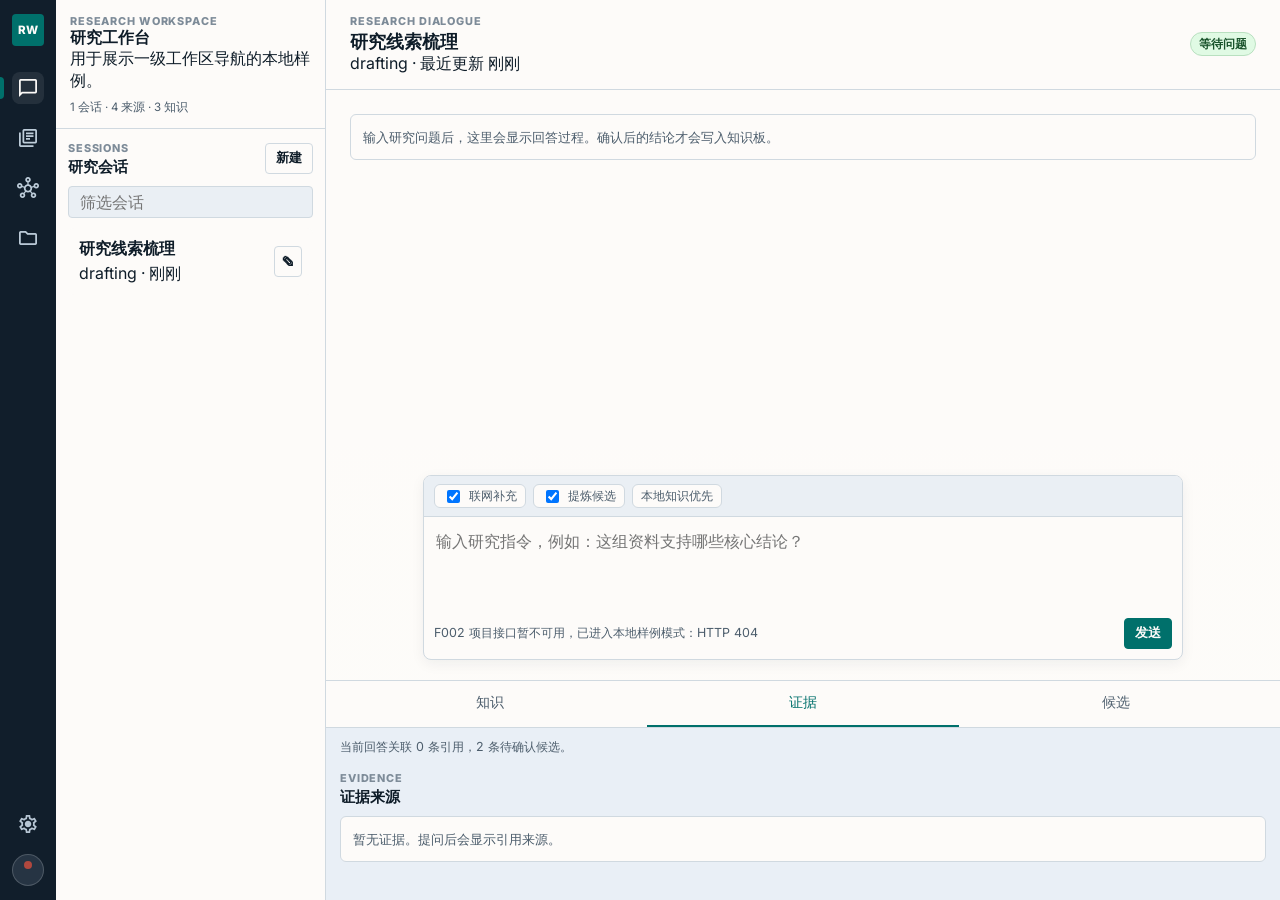
==== src/main/resources/static/index.html @ 45e5a9f9 "feat: refine workbench research UI Refactor the static workbench shell so sources and knowledge can " ====
<!DOCTYPE html>
<html lang="zh-CN">
<head>
    <meta charset="UTF-8">
    <meta name="viewport" content="width=device-width, initial-scale=1.0">
    <title>研究工作台</title>
    <link rel="preconnect" href="https://fonts.googleapis.com">
    <link rel="preconnect" href="https://fonts.gstatic.com" crossorigin>
    <link href="https://fonts.googleapis.com/css2?family=Inter:wght@400;500;600;700;800&family=Material+Symbols+Outlined:wght,FILL@100..700,0..1&display=swap" rel="stylesheet">
    <link rel="stylesheet" href="./css/workbench.css">
</head>
<body>
<div class="app-shell">
    <nav class="nav-rail" aria-label="工作区导航">
        <div class="rail-mark" aria-hidden="true">RW</div>
        <div class="rail-actions">
            <button class="rail-button is-active" type="button" data-workspace-target="session" data-icon="chat_bubble" title="会话" aria-label="会话"><span>会话</span></button>
            <button class="rail-button" type="button" data-workspace-target="sources" data-icon="library_books" title="资料库" aria-label="资料库"><span>资料库</span></button>
            <button class="rail-button" type="button" data-workspace-target="knowledge" data-icon="hub" title="知识" aria-label="知识"><span>知识</span></button>
            <button class="rail-button" type="button" data-workspace-target="project" data-icon="folder" title="项目" aria-label="项目"><span>项目</span></button>
        </div>
        <div class="rail-footer">
            <span id="system-status" class="status-pill" data-state="checking">连接中</span>
        </div>
    </nav>

    <aside class="left-column" aria-label="工作区上下文">
        <header class="drawer-header">
            <div>
                <p class="overline">Research workspace</p>
                <h1>研究工作台</h1>
                <p id="project-summary">正在载入项目空间</p>
            </div>
            <span id="active-project-chip" class="context-chip">项目未选择</span>
        </header>

        <section class="drawer-panel is-active" data-context-panel="session">
            <div class="section-heading section-heading--inline">
                <div>
                    <p>Sessions</p>
                    <h2>研究会话</h2>
                </div>
                <button id="new-session" class="quiet-button" type="button">新建</button>
            </div>
            <div class="drawer-search" aria-hidden="true">
                <input type="search" placeholder="筛选会话" tabindex="-1">
            </div>
            <div id="session-list" class="stack-list" aria-live="polite"></div>
        </section>

        <section class="drawer-panel" data-context-panel="sources">
            <div class="section-heading section-heading--inline">
                <div>
                    <p>Sources</p>
                    <h2>资料集合</h2>
                </div>
                <button id="refresh-sources" class="quiet-button" type="button">刷新</button>
            </div>
            <div id="source-nav" class="context-nav" aria-label="资料库筛选"></div>
            <label class="source-import" for="file-input">
                <span>导入论文或笔记</span>
                <input id="file-input" type="file" accept=".pdf,.txt,.md,.doc,.docx">
            </label>
            <button id="upload-button" class="primary-button drawer-wide-button" type="button">写入资料库</button>
        </section>

        <section class="drawer-panel" data-context-panel="knowledge">
            <div class="section-heading section-heading--inline">
                <div>
                    <p>Knowledge</p>
                    <h2>知识分区</h2>
                </div>
                <button class="quiet-button" type="button" data-knowledge-action="new">新建</button>
            </div>
            <div id="knowledge-nav" class="context-nav" aria-label="知识库分区"></div>
        </section>

        <section class="drawer-panel" data-context-panel="project">
            <div class="section-heading">
                <p>Project</p>
                <h2 id="project-topic">项目空间</h2>
            </div>
            <p id="project-description" class="compact-text">选择或创建一个研究项目后，资料、会话和知识会围绕该项目工作。</p>
            <dl class="project-stats">
                <div><dt>资料</dt><dd id="stat-sources">0</dd></div>
                <div><dt>知识</dt><dd id="stat-knowledge">0</dd></div>
                <div><dt>会话</dt><dd id="stat-sessions">0</dd></div>
            </dl>
        </section>
    </aside>

    <main class="workspace-root" aria-label="主工作区">
        <section class="workspace workspace--session is-active" data-workspace="session" aria-label="研究会话工作区">
            <main class="center-column" data-region="center-research-dialogue" aria-label="多轮研究对话">
                <header class="dialogue-header">
                    <div>
                        <p class="overline">Research dialogue</p>
                        <h2 id="active-session-title">多轮研究对话</h2>
                        <p id="active-session-meta">本地知识优先，证据不足时标记需要补充。</p>
                    </div>
                    <div id="answer-state" class="answer-state">等待问题</div>
                </header>
                <section id="conversation" class="conversation" aria-live="polite"></section>
                <section class="composer" aria-label="发送研究问题">
                    <div class="composer-surface">
                        <div class="composer-modes" aria-label="回答模式">
                            <label><input id="allow-web" type="checkbox" checked> 联网补充</label>
                            <label><input id="extract-candidates" type="checkbox" checked> 提炼候选</label>
                            <span>本地知识优先</span>
                        </div>
                        <textarea id="composer" rows="3" placeholder="输入研究指令，例如：这组资料支持哪些核心结论？"></textarea>
                        <div class="composer-footer">
                            <span id="status-banner" class="micro-copy">工作台正在连接</span>
                            <button id="send-button" class="primary-button" type="button">发送</button>
                        </div>
                    </div>
                </section>
            </main>

            <aside class="right-column" data-region="right-research-sidebar" aria-label="研究审阅区">
                <nav class="sidebar-tabs" aria-label="会话上下文视图">
                    <button class="tab-button" type="button" data-sidebar-view="knowledge-board">知识</button>
                    <button class="tab-button is-active" type="button" data-sidebar-view="evidence-sources">证据</button>
                    <button class="tab-button" type="button" data-sidebar-view="candidate-confirmation">候选</button>
                </nav>
                <p id="answer-context-line" class="context-line">当前回答还没有关联证据或候选。</p>
                <section class="sidebar-view" data-view="knowledge-board" aria-label="知识板">
                    <div class="section-heading"><p>Knowledge board</p><h2>长期研究知识</h2></div>
                    <div id="knowledge-board" class="knowledge-board"></div>
                </section>
                <section class="sidebar-view is-active" data-view="evidence-sources" aria-label="证据来源">
                    <div class="section-heading"><p>Evidence</p><h2>证据来源</h2></div>
                    <div id="evidence-list" class="stack-list"></div>
                </section>
                <section class="sidebar-view" data-view="candidate-confirmation" aria-label="候选确认">
                    <div class="section-heading"><p>Candidates</p><h2>候选确认</h2></div>
                    <div id="candidate-list" class="stack-list"></div>
                </section>
            </aside>
        </section>

        <section class="workspace workspace--sources" data-workspace="sources" aria-label="资料库工作区">
            <header class="workspace-header">
                <div>
                    <p class="overline">研究工作台 / 资料库</p>
                    <h2>资料库</h2>
                    <p>管理项目论文、网页与笔记，处理完成后进入本地知识检索。</p>
                </div>
                <div class="workspace-actions">
                    <button class="primary-button" type="button" data-upload-proxy>上传论文</button>
                    <button class="quiet-button" type="button" disabled>添加网页</button>
                </div>
            </header>
            <section class="operations-band">
                <label class="drop-zone" for="file-input">
                    <strong>拖入 PDF、网页链接或笔记</strong>
                    <span>支持当前项目资料导入；网页入口待后续合同补齐。</span>
                </label>
                <div id="source-pipeline" class="pipeline-summary"></div>
            </section>
            <section class="workspace-split">
                <div class="workspace-list-pane">
                    <div class="table-toolbar">
                        <input type="search" placeholder="搜索已载入资料" data-source-search>
                        <select data-source-type-filter><option>全部类型</option><option>论文</option><option>网页</option><option>笔记</option></select>
                        <select data-source-status-filter><option>全部状态</option><option>已入库</option><option>索引中</option><option>失败</option></select>
                    </div>
                    <p id="source-count" class="micro-copy">当前 0 份资料</p>
                    <div id="source-list" class="source-table" aria-live="polite"></div>
                </div>
                <aside class="workspace-inspector" aria-label="来源详情">
                    <div class="section-heading"><p>Source detail</p><h2>来源详情</h2></div>
                    <div id="source-detail"></div>
                </aside>
            </section>
        </section>

        <section class="workspace workspace--knowledge" data-workspace="knowledge" aria-label="知识工作区">
            <header class="workspace-header">
                <div>
                    <p class="overline">研究工作台 / 知识</p>
                    <h2>知识库</h2>
                    <p>管理已确认的项目知识，审阅候选并维护可复用研究结论。</p>
                </div>
                <div class="workspace-actions">
                    <button class="primary-button" type="button" data-knowledge-action="new">新建知识</button>
                    <button class="quiet-button" type="button">导入候选</button>
                </div>
            </header>
            <section id="knowledge-metrics" class="metrics-band"></section>
            <section class="workspace-split">
                <div class="workspace-list-pane">
                    <div class="table-toolbar">
                        <input type="search" placeholder="搜索知识条目">
                        <select><option>全部分区</option><option>核心概念</option><option>方法路线</option><option>已确认结论</option></select>
                        <select><option>全部证据状态</option><option>已确认</option><option>待验证</option></select>
                    </div>
                    <div id="knowledge-workspace-board" class="knowledge-workspace-board"></div>
                    <section class="candidate-lane">
                        <div class="section-heading section-heading--inline">
                            <div><p>Candidate review</p><h2>候选审阅</h2></div>
                        </div>
                        <div id="knowledge-candidate-list" class="stack-list"></div>
                    </section>
                </div>
                <aside class="workspace-inspector" aria-label="知识详情">
                    <div class="section-heading"><p>Knowledge detail</p><h2>知识详情</h2></div>
                    <div id="knowledge-detail"></div>
                </aside>
            </section>
        </section>

        <section class="workspace workspace--project" data-workspace="project" aria-label="项目工作区">
            <header class="workspace-header">
                <div>
                    <p class="overline">研究工作台 / 项目</p>
                    <h2>项目概览</h2>
                    <p>查看当前研究项目的资料、会话与知识状态。</p>
                </div>
            </header>
            <section class="project-overview">
                <div class="project-overview-card">
                    <h3 id="project-overview-topic">项目空间</h3>
                    <p id="project-overview-summary">暂无项目摘要。</p>
                </div>
                <dl class="project-stats project-stats--wide">
                    <div><dt>资料</dt><dd id="overview-stat-sources">0</dd></div>
                    <div><dt>知识</dt><dd id="overview-stat-knowledge">0</dd></div>
                    <div><dt>会话</dt><dd id="overview-stat-sessions">0</dd></div>
                </dl>
            </section>
        </section>
    </main>
</div>

<script type="module" src="./js/workbench-app.js"></script>
</body>
</html>
---- src/main/resources/static/css/workbench.css ----
:root {
    color-scheme: light;
    --primary: oklch(49% 0.088 190);
    --primary-strong: oklch(40% 0.078 190);
    --primary-soft: oklch(94% 0.026 190);
    --background: oklch(98% 0.006 80);
    --surface: oklch(99% 0.004 80);
    --surface-muted: oklch(95% 0.008 245);
    --surface-strong: oklch(100% 0.002 80);
    --inspector: oklch(95% 0.011 245);
    --rail: oklch(23% 0.032 250);
    --rail-soft: oklch(32% 0.032 250);
    --ink: oklch(22% 0.03 245);
    --muted: oklch(47% 0.032 245);
    --soft: oklch(63% 0.026 245);
    --line: oklch(88% 0.014 245);
    --line-strong: oklch(78% 0.02 245);
    --green: oklch(51% 0.11 150);
    --red: oklch(54% 0.14 28);
    --amber: oklch(66% 0.12 75);
    --blue: oklch(52% 0.11 240);
    --shadow-sm: 0 4px 14px oklch(24% 0.03 245 / 6%);
    --sans: "Inter", "Microsoft YaHei", "PingFang SC", sans-serif;
}

* {
    box-sizing: border-box;
}

html,
body {
    height: 100%;
    min-height: 100%;
    margin: 0;
    background: var(--background);
    color: var(--ink);
    font-family: var(--sans);
}

body {
    min-height: 100vh;
    overflow: hidden;
}

button,
textarea,
input,
select {
    font: inherit;
}

button {
    cursor: pointer;
}

button:disabled {
    cursor: not-allowed;
    opacity: 0.55;
}

::-webkit-scrollbar {
    width: 6px;
    height: 6px;
}

::-webkit-scrollbar-thumb {
    border-radius: 999px;
    background: oklch(82% 0.025 245);
}

.app-shell {
    height: 100vh;
    min-height: 0;
    display: grid;
    grid-template-columns: 56px minmax(260px, 280px) minmax(0, 1fr);
    overflow: hidden;
}

.nav-rail,
.left-column,
.workspace-root {
    min-width: 0;
    min-height: 0;
}

.nav-rail {
    z-index: 4;
    display: grid;
    grid-template-rows: auto 1fr auto;
    justify-items: center;
    gap: 24px;
    padding: 14px 0;
    background: var(--rail);
    color: oklch(84% 0.025 245);
}

.rail-mark {
    width: 32px;
    height: 32px;
    display: grid;
    place-items: center;
    border-radius: 4px;
    background: var(--primary);
    color: var(--surface);
    font-size: 0.72rem;
    font-weight: 800;
}

.rail-actions {
    width: 100%;
    display: grid;
    align-content: start;
    gap: 14px;
}

.rail-button {
    position: relative;
    width: 100%;
    height: 36px;
    display: grid;
    place-items: center;
    border: 0;
    background: transparent;
    color: inherit;
}

.rail-button span {
    display: none;
}

.rail-button::after,
.rail-footer::before {
    content: attr(data-icon);
    width: 32px;
    height: 32px;
    display: grid;
    place-items: center;
    border-radius: 8px;
    font-family: "Material Symbols Outlined";
    font-size: 22px;
    line-height: 1;
}

.rail-footer::before {
    content: "settings";
    color: oklch(82% 0.025 245);
}

.rail-button:hover::after,
.rail-button.is-active::after {
    background: oklch(100% 0 0 / 8%);
    color: var(--surface);
}

.rail-button.is-active {
    color: var(--primary);
}

.rail-button.is-active::before {
    content: "";
    position: absolute;
    left: 0;
    top: 7px;
    width: 4px;
    height: 22px;
    border-radius: 0 999px 999px 0;
    background: var(--primary);
}

.rail-footer {
    display: grid;
    gap: 14px;
    justify-items: center;
}

.status-pill {
    width: 32px;
    height: 32px;
    display: grid;
    place-items: center;
    overflow: hidden;
    border: 1px solid oklch(100% 0 0 / 18%);
    border-radius: 999px;
    background: var(--rail-soft);
    color: transparent;
    font-size: 0;
}

.status-pill::before {
    content: "";
    width: 8px;
    height: 8px;
    border-radius: 999px;
    background: var(--amber);
}

.status-pill[data-state="ok"]::before {
    background: var(--green);
}

.status-pill[data-state="error"]::before {
    background: var(--red);
}

.left-column {
    z-index: 3;
    display: grid;
    grid-template-rows: auto minmax(0, 1fr);
    overflow: hidden;
    border-right: 1px solid var(--line);
    background: var(--surface);
}

.drawer-header {
    display: grid;
    gap: 8px;
    padding: 14px 14px 13px;
    border-bottom: 1px solid var(--line);
    background: var(--surface);
}

.drawer-header h1,
.drawer-header p,
.section-heading h2,
.section-heading p,
.dialogue-header h2,
.dialogue-header p,
.workspace-header h2,
.workspace-header p {
    margin: 0;
}

.drawer-header h1 {
    overflow: hidden;
    text-overflow: ellipsis;
    white-space: nowrap;
    font-size: 0.98rem;
    line-height: 1.28;
    font-weight: 800;
}

.context-chip {
    color: var(--muted);
    font-size: 0.72rem;
}

.drawer-panel {
    display: none;
    min-height: 0;
    overflow: auto;
    padding: 12px;
}

.drawer-panel.is-active {
    display: block;
}

.overline,
.section-heading p {
    color: var(--soft);
    font-size: 0.68rem;
    font-weight: 800;
    letter-spacing: 0.08em;
    text-transform: uppercase;
}

.section-heading {
    margin-bottom: 10px;
}

.section-heading--inline {
    display: flex;
    align-items: center;
    justify-content: space-between;
    gap: 12px;
}

.section-heading h2 {
    margin-top: 3px;
    font-size: 0.92rem;
    line-height: 1.25;
}

.compact-text,
.micro-copy,
.context-line {
    color: var(--muted);
    font-size: 0.78rem;
    line-height: 1.5;
}

.project-stats {
    display: grid;
    grid-template-columns: repeat(3, minmax(0, 1fr));
    gap: 7px;
    margin: 14px 0 0;
}

.project-stats div,
.metric-item,
.pipeline-step {
    min-width: 0;
    padding: 8px;
    border: 1px solid var(--line);
    border-radius: 6px;
    background: var(--surface-muted);
}

.project-stats dt,
.project-stats span,
.metric-item span,
.pipeline-step span {
    color: var(--soft);
    font-size: 0.68rem;
}

.project-stats dd,
.metric-item strong,
.pipeline-step strong {
    margin: 3px 0 0;
    font-size: 1rem;
    font-weight: 800;
}

.drawer-search,
.table-toolbar input,
.table-toolbar select {
    min-height: 32px;
    border: 1px solid var(--line);
    border-radius: 4px;
    background: var(--surface-muted);
    color: var(--ink);
}

.drawer-search {
    display: grid;
    align-items: center;
    margin-bottom: 10px;
    padding: 0 9px;
}

.drawer-search input,
.table-toolbar input {
    min-width: 0;
    border: 0;
    outline: 0;
    background: transparent;
}

.context-nav {
    display: grid;
    gap: 6px;
    margin-bottom: 12px;
}

.context-nav-item {
    min-height: 32px;
    display: flex;
    align-items: center;
    justify-content: space-between;
    gap: 8px;
    border: 1px solid transparent;
    border-radius: 6px;
    background: transparent;
    color: var(--ink);
    text-align: left;
}

.context-nav-item.is-active,
.context-nav-item:hover {
    border-color: var(--line);
    background: var(--primary-soft);
    color: var(--primary);
}

.source-import {
    display: grid;
    gap: 8px;
    margin-bottom: 8px;
    padding: 10px;
    border: 1px dashed var(--line-strong);
    border-radius: 6px;
    background: var(--surface-muted);
}

.source-import span {
    font-weight: 800;
    font-size: 0.84rem;
}

.source-import input {
    max-width: 100%;
    font-size: 0.78rem;
}

.workspace-root {
    position: relative;
    overflow: hidden;
    background: var(--background);
}

.workspace {
    display: none;
    height: 100%;
    min-height: 0;
}

.workspace.is-active {
    display: grid;
}

.workspace--session {
    grid-template-columns: minmax(520px, 1fr) minmax(320px, 340px);
}

.center-column,
.right-column {
    min-width: 0;
    min-height: 0;
}

.center-column {
    position: relative;
    display: grid;
    grid-template-rows: auto minmax(0, 1fr);
    height: 100%;
    overflow: hidden;
    background: var(--surface);
}

.dialogue-header,
.workspace-header {
    display: flex;
    justify-content: space-between;
    align-items: center;
    gap: 18px;
    min-height: 64px;
    padding: 14px 24px;
    border-bottom: 1px solid var(--line);
    background: var(--surface);
}

.dialogue-header h2,
.workspace-header h2 {
    margin-top: 3px;
    font-size: 1.1rem;
    line-height: 1.25;
    font-weight: 800;
}

.workspace-header p:last-child {
    color: var(--muted);
    font-size: 0.82rem;
}

.workspace-actions,
.composer-modes,
.composer-footer,
.candidate-actions,
.detail-actions {
    display: flex;
    align-items: center;
    flex-wrap: wrap;
    gap: 7px;
}

.answer-state {
    display: inline-flex;
    align-items: center;
    min-height: 24px;
    max-width: 180px;
    padding: 0 8px;
    border: 1px solid oklch(87% 0.06 150);
    border-radius: 999px;
    background: oklch(96% 0.04 150);
    color: oklch(39% 0.09 150);
    font-size: 0.72rem;
    font-weight: 700;
    white-space: nowrap;
}

.conversation {
    min-height: 0;
    overflow-y: auto;
    padding: 24px 24px 286px;
    scroll-padding-bottom: 286px;
}

.message {
    display: grid;
    grid-template-columns: 32px minmax(0, 1fr);
    gap: 14px;
    max-width: 860px;
    margin: 0 auto 26px;
}

.message--user {
    grid-template-columns: minmax(0, 1fr) 32px;
}

.message--user .message-avatar {
    grid-column: 2;
    background: var(--primary);
}

.message--user .message-body {
    justify-self: end;
    max-width: min(720px, 85%);
    border-radius: 10px 4px 10px 10px;
    background: var(--surface-muted);
    box-shadow: var(--shadow-sm);
}

.message-avatar {
    width: 32px;
    height: 32px;
    display: grid;
    place-items: center;
    border-radius: 6px;
    background: var(--rail);
    color: var(--surface);
    font-size: 0.72rem;
    font-weight: 800;
}

.message-body {
    max-width: 760px;
    min-width: 0;
    display: grid;
    gap: 9px;
}

.message-content {
    white-space: pre-wrap;
}

.message-body p,
.knowledge-entry p,
.evidence-row p,
.candidate-row p,
.detail-stack p {
    margin: 0;
    line-height: 1.62;
    overflow-wrap: anywhere;
    color: var(--muted);
    font-size: 0.84rem;
}

.research-process {
    display: grid;
    gap: 12px;
    max-width: 720px;
    margin-top: 8px;
    padding: 14px;
    border: 1px solid oklch(88% 0.014 250);
    border-radius: 8px;
    background: linear-gradient(180deg, oklch(98% 0.005 250), oklch(99% 0.003 35));
    box-shadow: 0 10px 24px oklch(35% 0.03 255 / 0.06);
}

.research-process__header {
    display: grid;
    grid-template-columns: auto 1fr auto;
    align-items: center;
    gap: 4px 10px;
    width: 100%;
    padding: 0;
    border: 0;
    background: transparent;
    color: inherit;
    text-align: left;
}

.research-process__header strong {
    color: var(--ink);
    font-size: 0.9rem;
}

.research-process__header small {
    grid-column: 2;
    color: var(--muted);
    font-size: 0.74rem;
}

.process-toggle-label {
    grid-column: 3;
    grid-row: 1 / 3;
    align-self: center;
    min-width: 42px;
    padding: 4px 8px;
    border: 1px solid var(--line);
    border-radius: 999px;
    background: var(--surface);
    color: var(--muted);
    font-size: 0.7rem;
    font-weight: 800;
    text-align: center;
}

.research-process__header:hover .process-toggle-label {
    border-color: var(--line-strong);
    color: var(--primary);
}

.research-process.is-collapsed {
    gap: 0;
    padding-bottom: 14px;
}

.process-status {
    grid-row: 1 / 3;
    display: inline-flex;
    align-items: center;
    justify-content: center;
    min-width: 48px;
    height: 24px;
    padding: 0 8px;
    border-radius: 999px;
    background: oklch(95% 0.038 75);
    color: oklch(43% 0.11 75);
    font-size: 0.72rem;
    font-weight: 800;
}

.process-metrics {
    display: grid;
    grid-template-columns: repeat(4, minmax(0, 1fr));
    gap: 8px;
}

.process-metric {
    min-width: 0;
    padding: 8px;
    border: 1px solid var(--line);
    border-radius: 7px;
    background: var(--surface);
}

.process-metric span {
    display: block;
    color: var(--muted);
    font-size: 0.68rem;
    font-weight: 700;
}

.process-metric strong {
    display: block;
    margin-top: 2px;
    color: var(--ink);
    font-size: 1rem;
}

.process-timeline {
    display: grid;
    gap: 8px;
    margin: 0;
    padding: 0;
    list-style: none;
}

.process-step {
    display: grid;
    grid-template-columns: 16px minmax(0, 1fr);
    gap: 4px 8px;
    align-items: start;
    padding: 8px 10px;
    border: 1px solid var(--line);
    border-radius: 7px;
    background: var(--surface);
}

.process-step__dot {
    width: 8px;
    height: 8px;
    margin-top: 5px;
    border-radius: 999px;
    background: var(--amber);
    box-shadow: 0 0 0 4px oklch(96% 0.035 75);
}

.process-step--completed .process-step__dot {
    background: var(--green);
    box-shadow: 0 0 0 4px oklch(95% 0.035 150);
}

.process-step--failed .process-step__dot {
    background: var(--red);
    box-shadow: 0 0 0 4px oklch(95% 0.035 28);
}

.process-step strong,
.process-step p {
    grid-column: 2;
}

.process-step strong {
    color: var(--ink);
    font-size: 0.82rem;
}

.process-step p,
.process-evidence p,
.process-gaps p {
    margin: 0;
    color: var(--muted);
    font-size: 0.76rem;
    line-height: 1.5;
    overflow-wrap: anywhere;
}

.process-evidence {
    display: grid;
    gap: 8px;
    padding-top: 2px;
}

.process-evidence > strong,
.process-gaps > strong {
    color: var(--ink);
    font-size: 0.78rem;
}

.process-evidence__item {
    display: grid;
    grid-template-columns: auto minmax(0, 1fr);
    gap: 3px 8px;
    align-items: start;
    padding: 8px 10px;
    border: 1px solid oklch(88% 0.012 250);
    border-radius: 7px;
    background: oklch(97% 0.007 250);
}

.process-evidence__item strong,
.process-evidence__item p {
    grid-column: 2;
}

.process-evidence__item strong {
    color: var(--ink);
    font-size: 0.8rem;
}

.process-source-type {
    grid-row: 1 / 3;
    min-width: 38px;
    padding: 2px 6px;
    border-radius: 999px;
    background: oklch(93% 0.04 245);
    color: oklch(42% 0.11 245);
    font-size: 0.68rem;
    font-weight: 800;
    text-align: center;
}

.process-gaps {
    display: grid;
    gap: 6px;
    padding: 9px 10px;
    border: 1px solid oklch(86% 0.055 75);
    border-radius: 7px;
    background: oklch(97% 0.028 75);
}

.composer {
    position: absolute;
    left: 0;
    right: 0;
    bottom: 0;
    z-index: 5;
    padding: 40px 24px 20px;
    background: linear-gradient(to top, var(--surface) 70%, oklch(99% 0.003 80 / 0));
    pointer-events: none;
}

.composer-surface {
    width: min(760px, 100%);
    margin: 0 auto;
    display: grid;
    overflow: hidden;
    border: 1px solid var(--line);
    border-radius: 8px;
    background: var(--surface);
    box-shadow: var(--shadow-sm);
    pointer-events: auto;
}

.composer-modes {
    padding: 8px 10px;
    border-bottom: 1px solid var(--line);
    background: var(--surface-muted);
    color: var(--muted);
    font-size: 0.76rem;
}

.composer-modes label,
.composer-modes span {
    display: inline-flex;
    align-items: center;
    min-height: 24px;
    gap: 6px;
    padding: 0 8px;
    border: 1px solid var(--line);
    border-radius: 6px;
    background: var(--surface);
    white-space: nowrap;
}

.composer textarea {
    width: 100%;
    min-height: 72px;
    resize: none;
    border: 0;
    padding: 12px;
    background: transparent;
    color: var(--ink);
    line-height: 1.6;
}

.composer textarea:focus {
    outline: 0;
}

.composer-footer {
    justify-content: space-between;
    padding: 0 10px 10px;
}

.right-column {
    display: grid;
    grid-template-rows: auto auto minmax(0, 1fr);
    overflow: hidden;
    border-left: 1px solid var(--line);
    background: var(--inspector);
}

.sidebar-tabs {
    display: grid;
    grid-template-columns: repeat(3, minmax(0, 1fr));
    padding: 0 8px;
    border-bottom: 1px solid var(--line);
    background: var(--surface);
}

.tab-button {
    position: relative;
    min-height: 46px;
    border: 0;
    border-bottom: 2px solid transparent;
    border-radius: 0;
    background: transparent;
    color: var(--muted);
    font-size: 0.86rem;
}

.tab-button.is-active {
    border-bottom-color: var(--primary);
    color: var(--primary);
}

.context-line {
    margin: 0;
    padding: 10px 14px 0;
}

.sidebar-view {
    display: none;
    min-height: 0;
    overflow: auto;
    padding: 14px;
}

.sidebar-view.is-active {
    display: block;
}

.workspace--sources,
.workspace--knowledge,
.workspace--project {
    grid-template-rows: auto auto minmax(0, 1fr);
    overflow: hidden;
    background: var(--background);
}

.operations-band,
.metrics-band {
    display: grid;
    grid-template-columns: minmax(260px, 1fr) minmax(360px, 0.9fr);
    gap: 12px;
    padding: 14px 24px;
    border-bottom: 1px solid var(--line);
    background: var(--surface-muted);
}

.metrics-band {
    grid-template-columns: repeat(4, minmax(120px, 1fr)) minmax(260px, 1.4fr);
}

.drop-zone,
.review-strip {
    display: grid;
    gap: 4px;
    padding: 14px;
    border: 1px dashed var(--line-strong);
    border-radius: 8px;
    background: var(--surface);
}

.drop-zone span,
.review-strip span {
    color: var(--muted);
    font-size: 0.78rem;
}

.pipeline-summary {
    display: grid;
    grid-template-columns: repeat(6, minmax(0, 1fr));
    gap: 8px;
}

.workspace-split {
    min-height: 0;
    display: grid;
    grid-template-columns: minmax(520px, 1fr) minmax(320px, 360px);
    gap: 12px;
    padding: 14px 24px 20px;
    overflow: hidden;
}

.workspace-list-pane,
.workspace-inspector {
    min-width: 0;
    min-height: 0;
    overflow: auto;
    border: 1px solid var(--line);
    border-radius: 8px;
    background: var(--surface);
}

.workspace-list-pane {
    padding: 12px;
}

.workspace-inspector {
    padding: 14px;
    background: var(--inspector);
}

.table-toolbar {
    display: grid;
    grid-template-columns: minmax(180px, 1fr) auto auto;
    gap: 8px;
    margin-bottom: 10px;
}

.table-toolbar input {
    padding: 0 10px;
}

.table-toolbar select {
    padding: 0 8px;
}

.source-table {
    display: grid;
    border: 1px solid var(--line);
    border-radius: 8px;
    overflow: hidden;
}

.source-table-row {
    min-width: 0;
    display: grid;
    grid-template-columns: minmax(170px, 1.7fr) 58px 74px 48px 56px 58px 54px;
    align-items: center;
    gap: 10px;
    min-height: 44px;
    padding: 8px 10px;
    border-bottom: 1px solid var(--line);
    background: var(--surface);
    text-align: left;
}

.source-table-row:last-child {
    border-bottom: 0;
}

.source-table-row:hover,
.source-table-row.is-selected,
.knowledge-entry.is-selected {
    background: var(--primary-soft);
}

.source-table-row strong,
.source-table-row span {
    min-width: 0;
    overflow: hidden;
    text-overflow: ellipsis;
    white-space: nowrap;
    font-size: 0.8rem;
}

.source-table-row mark,
.source-row mark {
    width: fit-content;
    border-radius: 4px;
    padding: 3px 6px;
    background: oklch(95% 0.035 75);
    color: oklch(42% 0.09 70);
    font-size: 0.68rem;
    white-space: nowrap;
}

.source-table-row mark[data-status="indexed"],
.source-table-row mark[data-status="deposited"] {
    background: oklch(94% 0.045 150);
    color: oklch(38% 0.09 150);
}

.source-table-row mark[data-status="failed"] {
    background: oklch(94% 0.035 28);
    color: var(--red);
}

.stack-list,
.knowledge-board,
.knowledge-workspace-board,
.detail-stack {
    display: grid;
    gap: 8px;
}

.row-item,
.knowledge-entry,
.evidence-row,
.candidate-row,
.empty-state {
    width: 100%;
    min-width: 0;
    border: 1px solid var(--line);
    border-radius: 6px;
    background: var(--surface);
    color: var(--ink);
}

.row-item {
    display: grid;
    gap: 4px;
    padding: 9px 10px;
}

.session-row {
    grid-template-columns: minmax(0, 1fr) 28px;
    align-items: center;
    gap: 8px;
    border-color: transparent;
}

.session-select {
    min-width: 0;
    display: grid;
    gap: 3px;
    padding: 0;
    border: 0;
    background: transparent;
    color: inherit;
    text-align: left;
}

.session-select strong,
.session-select span {
    overflow: hidden;
    text-overflow: ellipsis;
    white-space: nowrap;
}

.icon-button,
.quiet-button,
.primary-button {
    min-height: 31px;
    border: 1px solid var(--line);
    border-radius: 4px;
    padding: 0 10px;
    background: var(--surface);
    color: var(--ink);
    font-size: 0.8rem;
    font-weight: 700;
}

.icon-button {
    width: 28px;
    padding: 0;
}

.primary-button {
    border-color: var(--primary);
    background: var(--primary);
    color: var(--surface);
}

.quiet-button:hover {
    border-color: var(--primary);
    color: var(--primary);
}

.drawer-wide-button {
    width: 100%;
}

.knowledge-section {
    border: 1px solid var(--line);
    border-radius: 8px;
    background: var(--surface);
    overflow: hidden;
}

.knowledge-section + .knowledge-section {
    margin-top: 8px;
}

.knowledge-section summary {
    display: flex;
    justify-content: space-between;
    align-items: center;
    gap: 12px;
    padding: 10px 11px;
    cursor: pointer;
    font-weight: 800;
    font-size: 0.86rem;
}

.knowledge-section summary small {
    min-width: 22px;
    min-height: 22px;
    display: inline-grid;
    place-items: center;
    border-radius: 999px;
    background: var(--surface-muted);
    color: var(--muted);
}

.knowledge-entry,
.evidence-row,
.candidate-row {
    display: grid;
    gap: 7px;
    margin: 0 8px 8px;
    padding: 10px;
    box-shadow: none;
}

.evidence-row,
.candidate-row {
    margin: 0;
}

.candidate-lane {
    margin-top: 12px;
    padding-top: 12px;
    border-top: 1px solid var(--line);
}

.candidate-edit-form,
.session-rename-form {
    display: grid;
    gap: 8px;
    margin-top: 4px;
}

.session-rename-form {
    grid-column: 1 / -1;
}

.session-rename-form input,
.candidate-edit-form input,
.candidate-edit-form select,
.candidate-edit-form textarea {
    width: 100%;
    min-width: 0;
    border: 1px solid var(--line);
    border-radius: 6px;
    background: var(--surface);
    color: var(--ink);
    padding: 8px 9px;
}

.candidate-edit-form textarea {
    resize: vertical;
    line-height: 1.55;
}

.detail-stack h3,
.project-overview-card h3 {
    margin: 0;
    font-size: 1rem;
}

.detail-row {
    display: flex;
    justify-content: space-between;
    gap: 12px;
    padding: 8px 0;
    border-bottom: 1px solid var(--line);
    color: var(--muted);
    font-size: 0.78rem;
}

.detail-row strong {
    color: var(--ink);
    text-align: right;
}

.detail-alert {
    padding: 10px;
    border: 1px solid oklch(82% 0.05 28);
    border-radius: 6px;
    background: oklch(96% 0.02 28);
    color: var(--red);
    font-size: 0.8rem;
}

.empty-state {
    padding: 12px;
    color: var(--muted);
    line-height: 1.55;
    font-size: 0.82rem;
}

.project-overview {
    display: grid;
    gap: 14px;
    padding: 24px;
}

.project-overview-card {
    border: 1px solid var(--line);
    border-radius: 8px;
    background: var(--surface);
    padding: 18px;
}

.project-stats--wide {
    max-width: 620px;
}

@media (max-width: 1280px) {
    body {
        overflow: auto;
    }

    .app-shell {
        min-height: 100vh;
        grid-template-columns: 56px minmax(240px, 270px) minmax(0, 1fr);
        overflow: visible;
    }

    .workspace--session {
        grid-template-columns: minmax(0, 1fr);
        grid-template-rows: minmax(680px, 1fr) 360px;
    }

    .right-column {
        border-left: 0;
        border-top: 1px solid var(--line);
    }

    .workspace-split {
        grid-template-columns: minmax(0, 1fr);
        overflow: visible;
    }

    .workspace-list-pane,
    .workspace-inspector {
        min-height: 320px;
    }
}

@media (max-width: 920px) {
    .app-shell {
        grid-template-columns: 56px minmax(0, 1fr);
        grid-template-rows: auto auto;
    }

    .nav-rail {
        grid-row: 1 / 3;
    }

    .left-column,
    .workspace-root {
        grid-column: 2;
    }

    .left-column {
        min-height: 240px;
        max-height: 360px;
        border-right: 0;
        border-bottom: 1px solid var(--line);
    }

    .workspace-root {
        min-height: 720px;
    }

    .operations-band,
    .metrics-band {
        grid-template-columns: 1fr;
    }

    .pipeline-summary {
        grid-template-columns: repeat(3, minmax(0, 1fr));
    }
}

@media (max-width: 560px) {
    .app-shell {
        grid-template-columns: 1fr;
    }

    .nav-rail {
        position: sticky;
        top: 0;
        grid-template-columns: auto 1fr auto;
        grid-template-rows: auto;
        align-items: center;
        height: 56px;
        padding: 0 10px;
    }

    .rail-actions {
        display: flex;
        justify-content: center;
        gap: 8px;
    }

    .rail-button {
        width: 36px;
    }

    .rail-button.is-active::before,
    .rail-footer {
        display: none;
    }

    .left-column,
    .workspace-root {
        grid-column: 1;
    }

    .workspace-header,
    .dialogue-header,
    .operations-band,
    .metrics-band,
    .workspace-split {
        padding-left: 14px;
        padding-right: 14px;
    }

    .source-table-row {
        grid-template-columns: minmax(160px, 1fr) 78px 88px;
    }

    .source-table-row > span:nth-of-type(n+3),
    .source-table-row .table-row-actions {
        display: none;
    }

    .research-process {
        padding: 12px;
    }

    .conversation {
        padding-bottom: 320px;
        scroll-padding-bottom: 320px;
    }

    .process-metrics {
        grid-template-columns: repeat(2, minmax(0, 1fr));
    }

    .process-evidence__item {
        grid-template-columns: minmax(0, 1fr);
    }

    .process-source-type,
    .process-evidence__item strong,
    .process-evidence__item p {
        grid-column: 1;
    }
}
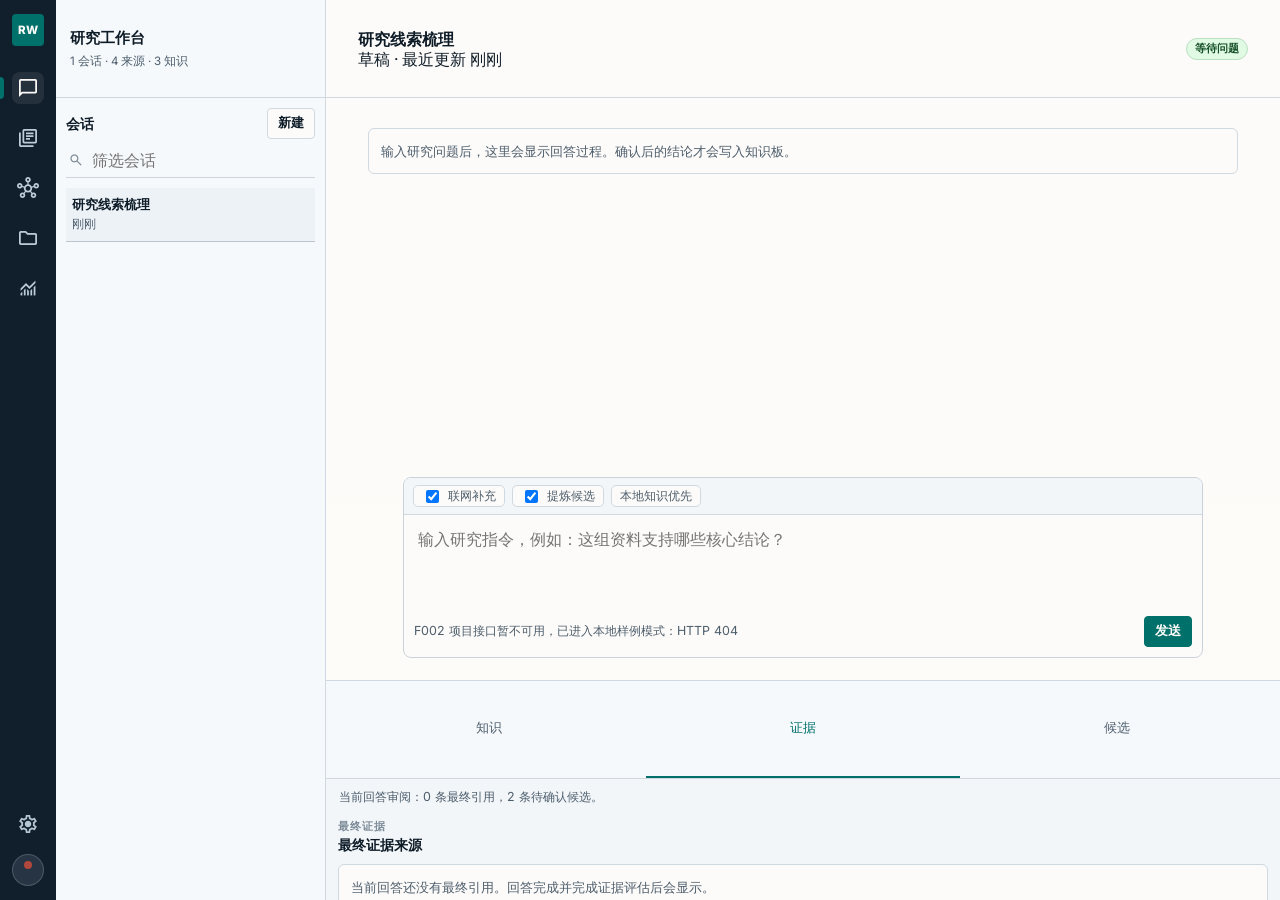
==== commit e815a77b: "feat: add retrieval diagnostics workspace Add project-scoped retrieval diagnostics APIs, repository " ====
--- a/src/main/resources/static/index.html
+++ b/src/main/resources/static/index.html
@@ -18,6 +18,7 @@
             <button class="rail-button" type="button" data-workspace-target="sources" data-icon="library_books" title="资料库" aria-label="资料库"><span>资料库</span></button>
             <button class="rail-button" type="button" data-workspace-target="knowledge" data-icon="hub" title="知识" aria-label="知识"><span>知识</span></button>
             <button class="rail-button" type="button" data-workspace-target="project" data-icon="folder" title="项目" aria-label="项目"><span>项目</span></button>
+            <button class="rail-button" type="button" data-workspace-target="observability" data-icon="monitoring" title="观测" aria-label="观测"><span>观测</span></button>
         </div>
         <div class="rail-footer">
             <span id="system-status" class="status-pill" data-state="checking">连接中</span>
@@ -27,9 +28,8 @@
     <aside class="left-column" aria-label="工作区上下文">
         <header class="drawer-header">
             <div>
-                <p class="overline">Research workspace</p>
                 <h1>研究工作台</h1>
-                <p id="project-summary">正在载入项目空间</p>
+                <p id="project-summary" hidden>正在载入项目空间</p>
             </div>
             <span id="active-project-chip" class="context-chip">项目未选择</span>
         </header>
@@ -37,8 +37,7 @@
         <section class="drawer-panel is-active" data-context-panel="session">
             <div class="section-heading section-heading--inline">
                 <div>
-                    <p>Sessions</p>
-                    <h2>研究会话</h2>
+                    <h2>会话</h2>
                 </div>
                 <button id="new-session" class="quiet-button" type="button">新建</button>
             </div>
@@ -51,7 +50,7 @@
         <section class="drawer-panel" data-context-panel="sources">
             <div class="section-heading section-heading--inline">
                 <div>
-                    <p>Sources</p>
+                    <p>资料</p>
                     <h2>资料集合</h2>
                 </div>
                 <button id="refresh-sources" class="quiet-button" type="button">刷新</button>
@@ -67,7 +66,7 @@
         <section class="drawer-panel" data-context-panel="knowledge">
             <div class="section-heading section-heading--inline">
                 <div>
-                    <p>Knowledge</p>
+                    <p>知识</p>
                     <h2>知识分区</h2>
                 </div>
                 <button class="quiet-button" type="button" data-knowledge-action="new">新建</button>
@@ -77,7 +76,7 @@
 
         <section class="drawer-panel" data-context-panel="project">
             <div class="section-heading">
-                <p>Project</p>
+                <p>项目</p>
                 <h2 id="project-topic">项目空间</h2>
             </div>
             <p id="project-description" class="compact-text">选择或创建一个研究项目后，资料、会话和知识会围绕该项目工作。</p>
@@ -87,6 +86,13 @@
                 <div><dt>会话</dt><dd id="stat-sessions">0</dd></div>
             </dl>
         </section>
+        <section class="drawer-panel" data-context-panel="observability">
+            <div class="section-heading">
+                <p>观测</p>
+                <h2>检索诊断</h2>
+            </div>
+            <p class="compact-text">按当前会话查看 retrieval events、zero-hit 分类和后端命中统计。</p>
+        </section>
     </aside>
 
     <main class="workspace-root" aria-label="主工作区">
@@ -94,7 +100,6 @@
             <main class="center-column" data-region="center-research-dialogue" aria-label="多轮研究对话">
                 <header class="dialogue-header">
                     <div>
-                        <p class="overline">Research dialogue</p>
                         <h2 id="active-session-title">多轮研究对话</h2>
                         <p id="active-session-meta">本地知识优先，证据不足时标记需要补充。</p>
                     </div>
@@ -117,23 +122,23 @@
                 </section>
             </main>
 
-            <aside class="right-column" data-region="right-research-sidebar" aria-label="研究审阅区">
-                <nav class="sidebar-tabs" aria-label="会话上下文视图">
+            <aside class="right-column" data-region="right-research-sidebar" aria-label="当前回答审阅区">
+                <nav class="sidebar-tabs" aria-label="当前回答审阅视图">
                     <button class="tab-button" type="button" data-sidebar-view="knowledge-board">知识</button>
                     <button class="tab-button is-active" type="button" data-sidebar-view="evidence-sources">证据</button>
                     <button class="tab-button" type="button" data-sidebar-view="candidate-confirmation">候选</button>
                 </nav>
-                <p id="answer-context-line" class="context-line">当前回答还没有关联证据或候选。</p>
-                <section class="sidebar-view" data-view="knowledge-board" aria-label="知识板">
-                    <div class="section-heading"><p>Knowledge board</p><h2>长期研究知识</h2></div>
-                    <div id="knowledge-board" class="knowledge-board"></div>
-                </section>
-                <section class="sidebar-view is-active" data-view="evidence-sources" aria-label="证据来源">
-                    <div class="section-heading"><p>Evidence</p><h2>证据来源</h2></div>
+                <p id="answer-context-line" class="context-line">当前回答审阅：0 条最终引用，0 条待确认候选。</p>
+                <section class="sidebar-view" data-view="knowledge-board" aria-label="项目知识摘要">
+                    <div class="section-heading"><p>知识摘要</p><h2>项目知识摘要</h2></div>
+                <div id="knowledge-board" class="knowledge-board"></div>
+                </section>
+                <section class="sidebar-view is-active" data-view="evidence-sources" aria-label="最终证据来源">
+                    <div class="section-heading"><p>最终证据</p><h2>最终证据来源</h2></div>
                     <div id="evidence-list" class="stack-list"></div>
                 </section>
                 <section class="sidebar-view" data-view="candidate-confirmation" aria-label="候选确认">
-                    <div class="section-heading"><p>Candidates</p><h2>候选确认</h2></div>
+                    <div class="section-heading"><p>候选</p><h2>候选确认</h2></div>
                     <div id="candidate-list" class="stack-list"></div>
                 </section>
             </aside>
@@ -142,7 +147,6 @@
         <section class="workspace workspace--sources" data-workspace="sources" aria-label="资料库工作区">
             <header class="workspace-header">
                 <div>
-                    <p class="overline">研究工作台 / 资料库</p>
                     <h2>资料库</h2>
                     <p>管理项目论文、网页与笔记，处理完成后进入本地知识检索。</p>
                 </div>
@@ -169,7 +173,7 @@
                     <div id="source-list" class="source-table" aria-live="polite"></div>
                 </div>
                 <aside class="workspace-inspector" aria-label="来源详情">
-                    <div class="section-heading"><p>Source detail</p><h2>来源详情</h2></div>
+                    <div class="section-heading"><p>来源</p><h2>来源详情</h2></div>
                     <div id="source-detail"></div>
                 </aside>
             </section>
@@ -178,7 +182,6 @@
         <section class="workspace workspace--knowledge" data-workspace="knowledge" aria-label="知识工作区">
             <header class="workspace-header">
                 <div>
-                    <p class="overline">研究工作台 / 知识</p>
                     <h2>知识库</h2>
                     <p>管理已确认的项目知识，审阅候选并维护可复用研究结论。</p>
                 </div>
@@ -198,13 +201,13 @@
                     <div id="knowledge-workspace-board" class="knowledge-workspace-board"></div>
                     <section class="candidate-lane">
                         <div class="section-heading section-heading--inline">
-                            <div><p>Candidate review</p><h2>候选审阅</h2></div>
+                            <div><h2>候选审阅</h2></div>
                         </div>
                         <div id="knowledge-candidate-list" class="stack-list"></div>
                     </section>
                 </div>
                 <aside class="workspace-inspector" aria-label="知识详情">
-                    <div class="section-heading"><p>Knowledge detail</p><h2>知识详情</h2></div>
+                    <div class="section-heading"><p>知识详情</p><h2>知识详情</h2></div>
                     <div id="knowledge-detail"></div>
                 </aside>
             </section>
@@ -213,7 +216,6 @@
         <section class="workspace workspace--project" data-workspace="project" aria-label="项目工作区">
             <header class="workspace-header">
                 <div>
-                    <p class="overline">研究工作台 / 项目</p>
                     <h2>项目概览</h2>
                     <p>查看当前研究项目的资料、会话与知识状态。</p>
                 </div>
@@ -230,6 +232,33 @@
                 </dl>
             </section>
         </section>
+        <section class="workspace workspace--observability" data-workspace="observability" aria-label="检索诊断工作区">
+            <header class="workspace-header">
+                <div>
+                    <h2>检索诊断</h2>
+                    <p id="diagnostics-context">当前会话的检索质量、失败分类和工具调用明细。</p>
+                </div>
+                <div class="workspace-actions">
+                    <button id="diagnostics-refresh" class="quiet-button" type="button">刷新</button>
+                </div>
+            </header>
+            <section id="diagnostics-summary" class="diagnostics-summary" aria-label="检索诊断摘要"></section>
+            <section id="diagnostics-taxonomy" class="diagnostics-taxonomy" aria-label="zero-hit 与失败分类"></section>
+            <section class="workspace-split diagnostics-split">
+                <div class="workspace-list-pane">
+                    <div class="table-toolbar">
+                        <input type="search" placeholder="筛选检索事件" disabled>
+                        <select disabled><option>全部原因</option></select>
+                        <select disabled><option>全部工具</option></select>
+                    </div>
+                    <div id="diagnostics-events" class="diagnostics-table" aria-live="polite"></div>
+                </div>
+                <aside class="workspace-inspector" aria-label="检索事件详情">
+                    <div class="section-heading"><h2>事件详情</h2></div>
+                    <div id="diagnostics-detail"></div>
+                </aside>
+            </section>
+        </section>
     </main>
 </div>
 
--- a/src/main/resources/static/css/workbench.css
+++ b/src/main/resources/static/css/workbench.css
@@ -21,6 +21,7 @@
     --blue: oklch(52% 0.11 240);
     --shadow-sm: 0 4px 14px oklch(24% 0.03 245 / 6%);
     --sans: "Inter", "Microsoft YaHei", "PingFang SC", sans-serif;
+    --shell-header-height: 98px;
 }
 
 * {
@@ -72,7 +73,7 @@
     height: 100vh;
     min-height: 0;
     display: grid;
-    grid-template-columns: 56px minmax(260px, 280px) minmax(0, 1fr);
+    grid-template-columns: 56px minmax(248px, 268px) minmax(0, 1fr);
     overflow: hidden;
 }
 
@@ -208,15 +209,17 @@
     grid-template-rows: auto minmax(0, 1fr);
     overflow: hidden;
     border-right: 1px solid var(--line);
-    background: var(--surface);
+    background: oklch(98% 0.005 245);
 }
 
 .drawer-header {
     display: grid;
-    gap: 8px;
-    padding: 14px 14px 13px;
+    gap: 6px;
+    align-content: center;
+    min-height: var(--shell-header-height);
+    padding: 16px 14px;
     border-bottom: 1px solid var(--line);
-    background: var(--surface);
+    background: oklch(98% 0.005 245);
 }
 
 .drawer-header h1,
@@ -234,9 +237,9 @@
     overflow: hidden;
     text-overflow: ellipsis;
     white-space: nowrap;
-    font-size: 0.98rem;
+    font-size: 0.94rem;
     line-height: 1.28;
-    font-weight: 800;
+    font-weight: 750;
 }
 
 .context-chip {
@@ -248,7 +251,7 @@
     display: none;
     min-height: 0;
     overflow: auto;
-    padding: 12px;
+    padding: 10px 10px 14px;
 }
 
 .drawer-panel.is-active {
@@ -277,7 +280,7 @@
 
 .section-heading h2 {
     margin-top: 3px;
-    font-size: 0.92rem;
+    font-size: 0.86rem;
     line-height: 1.25;
 }
 
@@ -300,10 +303,11 @@
 .metric-item,
 .pipeline-step {
     min-width: 0;
-    padding: 8px;
-    border: 1px solid var(--line);
-    border-radius: 6px;
-    background: var(--surface-muted);
+    padding: 7px 0;
+    border: 0;
+    border-top: 1px solid var(--line);
+    border-radius: 0;
+    background: transparent;
 }
 
 .project-stats dt,
@@ -334,9 +338,25 @@
 
 .drawer-search {
     display: grid;
+    grid-template-columns: auto minmax(0, 1fr);
     align-items: center;
+    gap: 6px;
+    min-height: 28px;
     margin-bottom: 10px;
-    padding: 0 9px;
+    padding: 0 2px 6px;
+    border: 0;
+    border-bottom: 1px solid oklch(87% 0.012 245);
+    border-radius: 0;
+    background: transparent;
+}
+
+.drawer-search::before {
+    content: "search";
+    color: var(--soft);
+    font-family: "Material Symbols Outlined";
+    font-size: 1rem;
+    font-weight: 400;
+    line-height: 1;
 }
 
 .drawer-search input,
@@ -410,7 +430,7 @@
 }
 
 .workspace--session {
-    grid-template-columns: minmax(520px, 1fr) minmax(320px, 340px);
+    grid-template-columns: minmax(560px, 1fr) minmax(300px, 320px);
 }
 
 .center-column,
@@ -425,7 +445,7 @@
     grid-template-rows: auto minmax(0, 1fr);
     height: 100%;
     overflow: hidden;
-    background: var(--surface);
+    background: oklch(99% 0.004 80);
 }
 
 .dialogue-header,
@@ -434,8 +454,8 @@
     justify-content: space-between;
     align-items: center;
     gap: 18px;
-    min-height: 64px;
-    padding: 14px 24px;
+    min-height: var(--shell-header-height);
+    padding: 13px 32px;
     border-bottom: 1px solid var(--line);
     background: var(--surface);
 }
@@ -443,9 +463,9 @@
 .dialogue-header h2,
 .workspace-header h2 {
     margin-top: 3px;
-    font-size: 1.1rem;
+    font-size: 1rem;
     line-height: 1.25;
-    font-weight: 800;
+    font-weight: 760;
 }
 
 .workspace-header p:last-child {
@@ -467,14 +487,14 @@
 .answer-state {
     display: inline-flex;
     align-items: center;
-    min-height: 24px;
+    min-height: 22px;
     max-width: 180px;
     padding: 0 8px;
     border: 1px solid oklch(87% 0.06 150);
     border-radius: 999px;
     background: oklch(96% 0.04 150);
     color: oklch(39% 0.09 150);
-    font-size: 0.72rem;
+    font-size: 0.68rem;
     font-weight: 700;
     white-space: nowrap;
 }
@@ -482,20 +502,20 @@
 .conversation {
     min-height: 0;
     overflow-y: auto;
-    padding: 24px 24px 286px;
-    scroll-padding-bottom: 286px;
+    padding: 30px 42px 252px;
+    scroll-padding-bottom: 252px;
 }
 
 .message {
     display: grid;
-    grid-template-columns: 32px minmax(0, 1fr);
-    gap: 14px;
-    max-width: 860px;
-    margin: 0 auto 26px;
+    grid-template-columns: minmax(0, 1fr);
+    gap: 8px;
+    max-width: 880px;
+    margin: 0 auto 24px;
 }
 
 .message--user {
-    grid-template-columns: minmax(0, 1fr) 32px;
+    grid-template-columns: minmax(0, 1fr);
 }
 
 .message--user .message-avatar {
@@ -505,16 +525,18 @@
 
 .message--user .message-body {
     justify-self: end;
-    max-width: min(720px, 85%);
-    border-radius: 10px 4px 10px 10px;
-    background: var(--surface-muted);
-    box-shadow: var(--shadow-sm);
+    max-width: min(680px, 82%);
+    padding: 9px 12px;
+    border: 1px solid oklch(91% 0.016 245);
+    border-radius: 8px;
+    background: oklch(96% 0.007 245);
+    box-shadow: none;
 }
 
 .message-avatar {
     width: 32px;
     height: 32px;
-    display: grid;
+    display: none;
     place-items: center;
     border-radius: 6px;
     background: var(--rail);
@@ -524,10 +546,27 @@
 }
 
 .message-body {
-    max-width: 760px;
+    max-width: 780px;
     min-width: 0;
     display: grid;
-    gap: 9px;
+    gap: 7px;
+}
+
+.message--assistant .message-body {
+    background: transparent;
+}
+
+.message-body > strong {
+    color: var(--soft);
+    font-size: 0.68rem;
+    font-weight: 800;
+    letter-spacing: 0.04em;
+    text-transform: uppercase;
+}
+
+.message-body > span {
+    color: var(--soft);
+    font-size: 0.72rem;
 }
 
 .message-content {
@@ -543,19 +582,18 @@
     line-height: 1.62;
     overflow-wrap: anywhere;
     color: var(--muted);
-    font-size: 0.84rem;
+    font-size: 0.86rem;
 }
 
 .research-process {
     display: grid;
-    gap: 12px;
+    gap: 8px;
     max-width: 720px;
     margin-top: 8px;
-    padding: 14px;
-    border: 1px solid oklch(88% 0.014 250);
-    border-radius: 8px;
-    background: linear-gradient(180deg, oklch(98% 0.005 250), oklch(99% 0.003 35));
-    box-shadow: 0 10px 24px oklch(35% 0.03 255 / 0.06);
+    padding: 9px 10px;
+    border: 1px solid var(--line);
+    border-radius: 6px;
+    background: oklch(98% 0.006 245);
 }
 
 .research-process__header {
@@ -586,8 +624,8 @@
     grid-column: 3;
     grid-row: 1 / 3;
     align-self: center;
-    min-width: 42px;
-    padding: 4px 8px;
+    min-width: 34px;
+    padding: 3px 7px;
     border: 1px solid var(--line);
     border-radius: 999px;
     background: var(--surface);
@@ -604,7 +642,7 @@
 
 .research-process.is-collapsed {
     gap: 0;
-    padding-bottom: 14px;
+    padding-bottom: 11px;
 }
 
 .process-status {
@@ -612,13 +650,13 @@
     display: inline-flex;
     align-items: center;
     justify-content: center;
-    min-width: 48px;
-    height: 24px;
+    min-width: 42px;
+    height: 22px;
     padding: 0 8px;
     border-radius: 999px;
     background: oklch(95% 0.038 75);
     color: oklch(43% 0.11 75);
-    font-size: 0.72rem;
+    font-size: 0.68rem;
     font-weight: 800;
 }
 
@@ -768,50 +806,50 @@
     right: 0;
     bottom: 0;
     z-index: 5;
-    padding: 40px 24px 20px;
-    background: linear-gradient(to top, var(--surface) 70%, oklch(99% 0.003 80 / 0));
+    padding: 32px 42px 22px;
+    background: linear-gradient(to top, oklch(99% 0.004 80) 74%, oklch(99% 0.004 80 / 0));
     pointer-events: none;
 }
 
 .composer-surface {
-    width: min(760px, 100%);
+    width: min(800px, 100%);
     margin: 0 auto;
     display: grid;
     overflow: hidden;
-    border: 1px solid var(--line);
+    border: 1px solid oklch(86% 0.014 245);
     border-radius: 8px;
     background: var(--surface);
-    box-shadow: var(--shadow-sm);
+    box-shadow: none;
     pointer-events: auto;
 }
 
 .composer-modes {
-    padding: 8px 10px;
+    padding: 7px 9px;
     border-bottom: 1px solid var(--line);
-    background: var(--surface-muted);
-    color: var(--muted);
-    font-size: 0.76rem;
+    background: oklch(97% 0.006 245);
+    color: var(--muted);
+    font-size: 0.72rem;
 }
 
 .composer-modes label,
 .composer-modes span {
     display: inline-flex;
     align-items: center;
-    min-height: 24px;
+    min-height: 22px;
     gap: 6px;
     padding: 0 8px;
     border: 1px solid var(--line);
-    border-radius: 6px;
+    border-radius: 5px;
     background: var(--surface);
     white-space: nowrap;
 }
 
 .composer textarea {
     width: 100%;
-    min-height: 72px;
+    min-height: 82px;
     resize: none;
     border: 0;
-    padding: 12px;
+    padding: 12px 14px;
     background: transparent;
     color: var(--ink);
     line-height: 1.6;
@@ -831,26 +869,27 @@
     grid-template-rows: auto auto minmax(0, 1fr);
     overflow: hidden;
     border-left: 1px solid var(--line);
-    background: var(--inspector);
+    background: oklch(97% 0.006 245);
 }
 
 .sidebar-tabs {
     display: grid;
     grid-template-columns: repeat(3, minmax(0, 1fr));
-    padding: 0 8px;
+    min-height: var(--shell-header-height);
+    padding: 0 6px;
     border-bottom: 1px solid var(--line);
-    background: var(--surface);
+    background: oklch(98% 0.005 245);
 }
 
 .tab-button {
     position: relative;
-    min-height: 46px;
+    min-height: 100%;
     border: 0;
     border-bottom: 2px solid transparent;
     border-radius: 0;
     background: transparent;
     color: var(--muted);
-    font-size: 0.86rem;
+    font-size: 0.8rem;
 }
 
 .tab-button.is-active {
@@ -860,14 +899,14 @@
 
 .context-line {
     margin: 0;
-    padding: 10px 14px 0;
+    padding: 9px 13px 0;
 }
 
 .sidebar-view {
     display: none;
     min-height: 0;
     overflow: auto;
-    padding: 14px;
+    padding: 12px;
 }
 
 .sidebar-view.is-active {
@@ -876,34 +915,57 @@
 
 .workspace--sources,
 .workspace--knowledge,
-.workspace--project {
+.workspace--project,
+.workspace--observability {
     grid-template-rows: auto auto minmax(0, 1fr);
     overflow: hidden;
-    background: var(--background);
+    background: oklch(99% 0.004 80);
+}
+
+.workspace--observability {
+    grid-template-rows: auto auto auto minmax(0, 1fr);
 }
 
 .operations-band,
 .metrics-band {
     display: grid;
     grid-template-columns: minmax(260px, 1fr) minmax(360px, 0.9fr);
-    gap: 12px;
-    padding: 14px 24px;
+    gap: 10px;
+    padding: 10px 32px;
     border-bottom: 1px solid var(--line);
-    background: var(--surface-muted);
+    background: oklch(98% 0.006 245);
 }
 
 .metrics-band {
     grid-template-columns: repeat(4, minmax(120px, 1fr)) minmax(260px, 1.4fr);
 }
 
+.diagnostics-summary,
+.diagnostics-taxonomy {
+    display: grid;
+    gap: 6px;
+    padding: 9px 32px;
+    border-bottom: 1px solid var(--line);
+    background: oklch(98% 0.006 245);
+}
+
+.diagnostics-summary {
+    grid-template-columns: repeat(4, minmax(120px, 1fr));
+}
+
+.diagnostics-taxonomy {
+    grid-template-columns: repeat(auto-fit, minmax(150px, max-content));
+    align-items: center;
+}
+
 .drop-zone,
 .review-strip {
     display: grid;
     gap: 4px;
-    padding: 14px;
-    border: 1px dashed var(--line-strong);
-    border-radius: 8px;
-    background: var(--surface);
+    padding: 8px 0;
+    border: 0;
+    border-radius: 0;
+    background: transparent;
 }
 
 .drop-zone span,
@@ -915,15 +977,15 @@
 .pipeline-summary {
     display: grid;
     grid-template-columns: repeat(6, minmax(0, 1fr));
-    gap: 8px;
+    gap: 6px;
 }
 
 .workspace-split {
     min-height: 0;
     display: grid;
     grid-template-columns: minmax(520px, 1fr) minmax(320px, 360px);
-    gap: 12px;
-    padding: 14px 24px 20px;
+    gap: 0;
+    padding: 0;
     overflow: hidden;
 }
 
@@ -932,39 +994,52 @@
     min-width: 0;
     min-height: 0;
     overflow: auto;
-    border: 1px solid var(--line);
-    border-radius: 8px;
-    background: var(--surface);
+    border: 0;
+    border-radius: 0;
+    background: transparent;
 }
 
 .workspace-list-pane {
-    padding: 12px;
+    padding: 14px 32px 22px;
 }
 
 .workspace-inspector {
-    padding: 14px;
-    background: var(--inspector);
+    padding: 14px 18px;
+    border-left: 1px solid var(--line);
+    background: oklch(97% 0.006 245);
 }
 
 .table-toolbar {
     display: grid;
     grid-template-columns: minmax(180px, 1fr) auto auto;
-    gap: 8px;
-    margin-bottom: 10px;
+    gap: 6px;
+    align-items: center;
+    margin-bottom: 12px;
+    padding-bottom: 8px;
+    border-bottom: 1px solid oklch(88% 0.012 245);
 }
 
 .table-toolbar input {
-    padding: 0 10px;
+    min-height: 30px;
+    padding: 0 2px;
+    border: 0;
+    border-radius: 0;
+    background: transparent;
 }
 
 .table-toolbar select {
+    min-height: 28px;
     padding: 0 8px;
+    border-color: oklch(88% 0.012 245);
+    border-radius: 999px;
+    background: oklch(98% 0.006 245);
+    color: var(--muted);
 }
 
 .source-table {
     display: grid;
-    border: 1px solid var(--line);
-    border-radius: 8px;
+    border-top: 1px solid var(--line);
+    border-radius: 0;
     overflow: hidden;
 }
 
@@ -975,9 +1050,9 @@
     align-items: center;
     gap: 10px;
     min-height: 44px;
-    padding: 8px 10px;
+    padding: 9px 4px;
     border-bottom: 1px solid var(--line);
-    background: var(--surface);
+    background: transparent;
     text-align: left;
 }
 
@@ -1020,6 +1095,117 @@
 .source-table-row mark[data-status="failed"] {
     background: oklch(94% 0.035 28);
     color: var(--red);
+}
+
+.diagnostics-table {
+    display: grid;
+    border-top: 1px solid var(--line);
+    border-radius: 0;
+    overflow: hidden;
+}
+
+.diagnostics-row {
+    min-width: 0;
+    display: grid;
+    grid-template-columns: minmax(170px, 1.4fr) minmax(130px, 0.8fr) 70px 82px minmax(110px, 0.7fr) 84px;
+    align-items: center;
+    gap: 10px;
+    min-height: 44px;
+    padding: 9px 4px;
+    border-bottom: 1px solid var(--line);
+    background: transparent;
+    color: var(--ink);
+    cursor: pointer;
+    text-align: left;
+}
+
+.diagnostics-row:last-child {
+    border-bottom: 0;
+}
+
+.diagnostics-row:hover,
+.diagnostics-row.is-selected {
+    background: var(--primary-soft);
+}
+
+.diagnostics-row strong,
+.diagnostics-row span {
+    min-width: 0;
+    overflow: hidden;
+    text-overflow: ellipsis;
+    white-space: nowrap;
+    font-size: 0.78rem;
+}
+
+.taxonomy-chip {
+    min-height: 28px;
+    border: 1px solid var(--line);
+    border-radius: 999px;
+    padding: 0 10px;
+    background: var(--surface);
+    color: var(--muted);
+    font-size: 0.74rem;
+    font-weight: 800;
+    text-align: left;
+}
+
+.taxonomy-chip--warning {
+    border-color: oklch(84% 0.055 75);
+    background: oklch(96% 0.028 75);
+    color: oklch(43% 0.11 75);
+}
+
+.diagnostics-detail h3 {
+    overflow-wrap: anywhere;
+}
+
+.backend-stats {
+    display: grid;
+    gap: 7px;
+    margin-top: 2px;
+    padding: 8px 0 0;
+    border: 0;
+    border-top: 1px solid var(--line);
+    border-radius: 0;
+    background: transparent;
+}
+
+.backend-stats > strong {
+    font-size: 0.78rem;
+}
+
+.backend-stats-row {
+    display: grid;
+    grid-template-columns: minmax(80px, 1fr) repeat(3, minmax(58px, auto));
+    gap: 8px;
+    padding-top: 7px;
+    border-top: 1px solid var(--line);
+    color: var(--muted);
+    font-size: 0.74rem;
+}
+
+.diagnostics-query-list,
+.diagnostics-chunks {
+    display: grid;
+    gap: 7px;
+    margin-top: 4px;
+}
+
+.diagnostics-query-list > strong,
+.diagnostics-chunks > strong {
+    font-size: 0.78rem;
+}
+
+.diagnostics-query-list code {
+    display: block;
+    padding: 7px 8px;
+    border: 1px solid var(--line);
+    border-radius: 6px;
+    background: var(--surface);
+    color: var(--muted);
+    font-size: 0.74rem;
+    white-space: normal;
+    overflow-wrap: anywhere;
 }
 
 .stack-list,
@@ -1050,16 +1236,29 @@
 }
 
 .session-row {
-    grid-template-columns: minmax(0, 1fr) 28px;
+    position: relative;
+    grid-template-columns: minmax(0, 1fr) auto;
     align-items: center;
     gap: 8px;
     border-color: transparent;
+    border-radius: 0;
+    border-width: 0;
+    border-bottom: 1px solid oklch(90% 0.01 245);
+    background: transparent;
+    padding: 8px 6px;
+}
+
+.session-row:hover,
+.session-row.is-active {
+    border-color: oklch(90% 0.01 245);
+    border-bottom-color: oklch(82% 0.018 245);
+    background: oklch(96% 0.008 245);
 }
 
 .session-select {
     min-width: 0;
     display: grid;
-    gap: 3px;
+    gap: 2px;
     padding: 0;
     border: 0;
     background: transparent;
@@ -1072,6 +1271,16 @@
     overflow: hidden;
     text-overflow: ellipsis;
     white-space: nowrap;
+}
+
+.session-select strong {
+    font-size: 0.84rem;
+    font-weight: 720;
+}
+
+.session-select span {
+    color: var(--muted);
+    font-size: 0.76rem;
 }
 
 .icon-button,
@@ -1092,6 +1301,86 @@
     padding: 0;
 }
 
+.session-row-actions {
+    position: relative;
+    display: flex;
+    gap: 6px;
+    align-items: center;
+    flex: 0 0 auto;
+}
+
+.session-menu-button {
+    width: 28px;
+    height: 28px;
+    display: grid;
+    place-items: center;
+    border: 1px solid transparent;
+    border-radius: 6px;
+    background: transparent;
+    color: var(--muted);
+    font-family: "Material Symbols Outlined";
+    font-size: 20px;
+    line-height: 1;
+    opacity: 0;
+}
+
+.session-row:hover .session-menu-button,
+.session-row:focus-within .session-menu-button,
+.session-menu-button[aria-expanded="true"] {
+    opacity: 1;
+}
+
+.session-menu-button:hover,
+.session-menu-button[aria-expanded="true"] {
+    border-color: var(--line);
+    background: var(--surface);
+    color: var(--primary);
+}
+
+.session-actions-menu {
+    position: absolute;
+    top: calc(100% + 4px);
+    right: 0;
+    z-index: 10;
+    min-width: 92px;
+    padding: 4px;
+    border: 1px solid var(--line-strong);
+    border-radius: 6px;
+    background: var(--surface);
+}
+
+.session-menu-item {
+    width: 100%;
+    min-height: 28px;
+    border: 0;
+    border-radius: 4px;
+    padding: 0 8px;
+    background: transparent;
+    color: var(--ink);
+    font-size: 0.78rem;
+    font-weight: 700;
+    text-align: left;
+}
+
+.session-menu-item:hover,
+.session-menu-item:focus-visible {
+    outline: 0;
+    background: var(--surface-muted);
+}
+
+.session-menu-item--danger {
+    color: var(--red);
+}
+
+.icon-button--danger {
+    color: var(--red);
+}
+
+.icon-button--danger:hover {
+    border-color: oklch(72% 0.06 28);
+    background: oklch(96% 0.02 28);
+}
+
 .primary-button {
     border-color: var(--primary);
     background: var(--primary);
@@ -1108,14 +1397,15 @@
 }
 
 .knowledge-section {
-    border: 1px solid var(--line);
-    border-radius: 8px;
-    background: var(--surface);
+    border: 0;
+    border-top: 1px solid var(--line);
+    border-radius: 0;
+    background: transparent;
     overflow: hidden;
 }
 
 .knowledge-section + .knowledge-section {
-    margin-top: 8px;
+    margin-top: 0;
 }
 
 .knowledge-section summary {
@@ -1123,7 +1413,7 @@
     justify-content: space-between;
     align-items: center;
     gap: 12px;
-    padding: 10px 11px;
+    padding: 10px 2px;
     cursor: pointer;
     font-weight: 800;
     font-size: 0.86rem;
@@ -1144,8 +1434,8 @@
 .candidate-row {
     display: grid;
     gap: 7px;
-    margin: 0 8px 8px;
-    padding: 10px;
+    margin: 0 0 8px;
+    padding: 9px 10px;
     box-shadow: none;
 }
 
@@ -1228,15 +1518,18 @@
 
 .project-overview {
     display: grid;
-    gap: 14px;
-    padding: 24px;
+    gap: 18px;
+    align-content: start;
+    max-width: 760px;
+    padding: 28px 32px;
 }
 
 .project-overview-card {
-    border: 1px solid var(--line);
-    border-radius: 8px;
-    background: var(--surface);
-    padding: 18px;
+    border: 0;
+    border-bottom: 1px solid var(--line);
+    border-radius: 0;
+    background: transparent;
+    padding: 0 0 14px;
 }
 
 .project-stats--wide {
@@ -1302,7 +1595,8 @@
     }
 
     .operations-band,
-    .metrics-band {
+    .metrics-band,
+    .diagnostics-summary {
         grid-template-columns: 1fr;
     }
 
@@ -1350,6 +1644,8 @@
     .dialogue-header,
     .operations-band,
     .metrics-band,
+    .diagnostics-summary,
+    .diagnostics-taxonomy,
     .workspace-split {
         padding-left: 14px;
         padding-right: 14px;
@@ -1361,6 +1657,14 @@
 
     .source-table-row > span:nth-of-type(n+3),
     .source-table-row .table-row-actions {
+        display: none;
+    }
+
+    .diagnostics-row {
+        grid-template-columns: minmax(150px, 1fr) 100px 58px;
+    }
+
+    .diagnostics-row > span:nth-of-type(n+4) {
         display: none;
     }
 
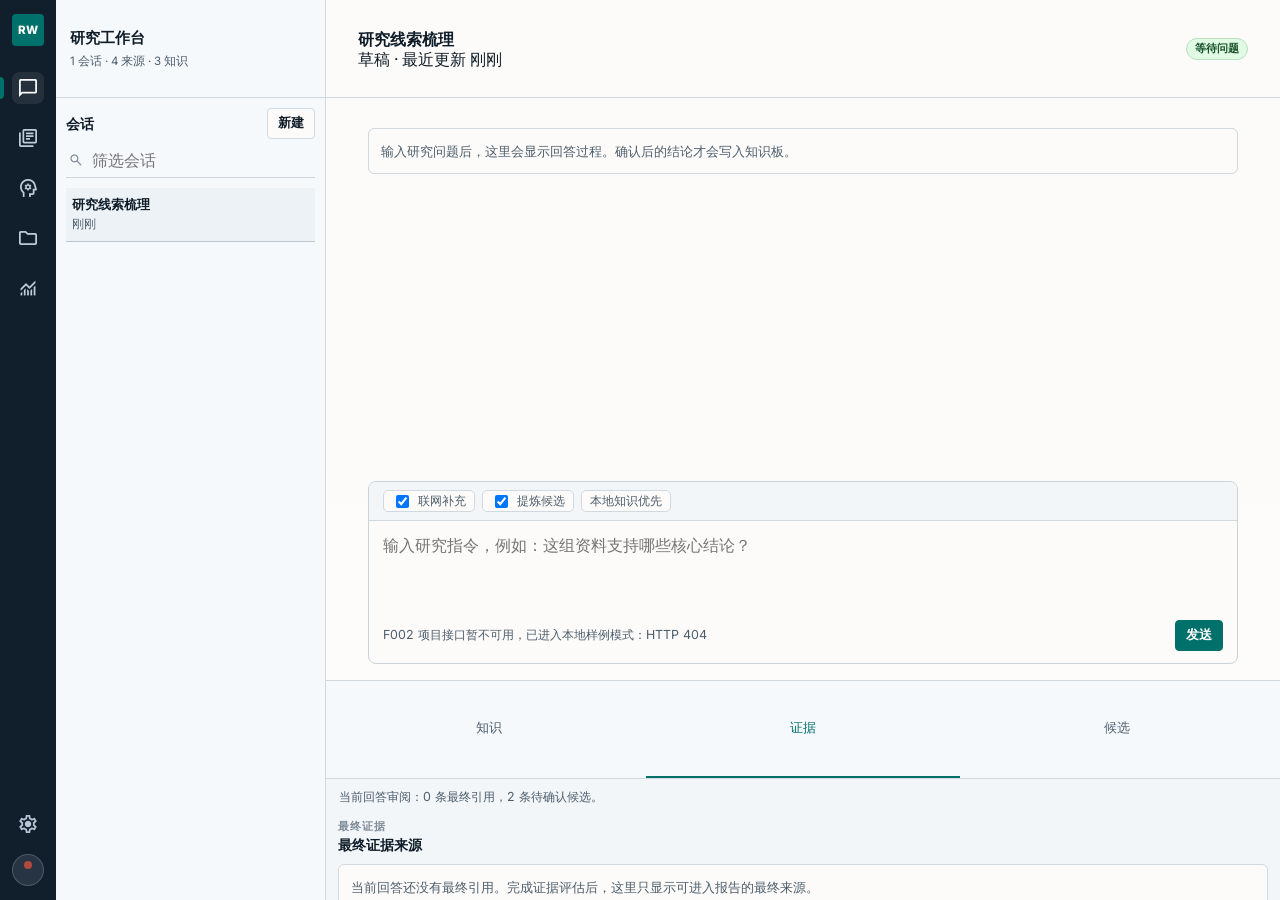
==== commit 8fb74d48: "Implement F021 self-learning visualization Add Harness-scoped F020/F021 feature, spec, plan, evidenc" ====
--- a/src/main/resources/static/index.html
+++ b/src/main/resources/static/index.html
@@ -16,7 +16,7 @@
         <div class="rail-actions">
             <button class="rail-button is-active" type="button" data-workspace-target="session" data-icon="chat_bubble" title="会话" aria-label="会话"><span>会话</span></button>
             <button class="rail-button" type="button" data-workspace-target="sources" data-icon="library_books" title="资料库" aria-label="资料库"><span>资料库</span></button>
-            <button class="rail-button" type="button" data-workspace-target="knowledge" data-icon="hub" title="知识" aria-label="知识"><span>知识</span></button>
+            <button class="rail-button" type="button" data-workspace-target="knowledge" data-icon="psychology" title="认知 / Knowledge" aria-label="认知 / Knowledge"><span>认知</span></button>
             <button class="rail-button" type="button" data-workspace-target="project" data-icon="folder" title="项目" aria-label="项目"><span>项目</span></button>
             <button class="rail-button" type="button" data-workspace-target="observability" data-icon="monitoring" title="观测" aria-label="观测"><span>观测</span></button>
         </div>
@@ -63,13 +63,15 @@
             <button id="upload-button" class="primary-button drawer-wide-button" type="button">写入资料库</button>
         </section>
 
-        <section class="drawer-panel" data-context-panel="knowledge">
+        <section class="drawer-panel drawer-panel--quiet" data-context-panel="knowledge">
             <div class="section-heading section-heading--inline">
                 <div>
-                    <p>知识</p>
-                    <h2>知识分区</h2>
+                    <h2>知识</h2>
                 </div>
                 <button class="quiet-button" type="button" data-knowledge-action="new">新建</button>
+            </div>
+            <div class="drawer-search" aria-hidden="true">
+                <input type="search" placeholder="筛选知识" tabindex="-1">
             </div>
             <div id="knowledge-nav" class="context-nav" aria-label="知识库分区"></div>
         </section>
@@ -86,12 +88,17 @@
                 <div><dt>会话</dt><dd id="stat-sessions">0</dd></div>
             </dl>
         </section>
-        <section class="drawer-panel" data-context-panel="observability">
-            <div class="section-heading">
-                <p>观测</p>
-                <h2>检索诊断</h2>
-            </div>
-            <p class="compact-text">按当前会话查看 retrieval events、zero-hit 分类和后端命中统计。</p>
+        <section class="drawer-panel drawer-panel--quiet" data-context-panel="observability">
+            <div class="section-heading section-heading--inline">
+                <div>
+                    <h2>观测</h2>
+                </div>
+                <button class="quiet-button" type="button" data-observability-refresh>刷新</button>
+            </div>
+            <div class="drawer-search" aria-hidden="true">
+                <input type="search" placeholder="筛选观测" tabindex="-1">
+            </div>
+            <div id="diagnostics-nav" class="context-nav" aria-label="证据诊断摘要"></div>
         </section>
     </aside>
 
@@ -124,9 +131,9 @@
 
             <aside class="right-column" data-region="right-research-sidebar" aria-label="当前回答审阅区">
                 <nav class="sidebar-tabs" aria-label="当前回答审阅视图">
-                    <button class="tab-button" type="button" data-sidebar-view="knowledge-board">知识</button>
-                    <button class="tab-button is-active" type="button" data-sidebar-view="evidence-sources">证据</button>
-                    <button class="tab-button" type="button" data-sidebar-view="candidate-confirmation">候选</button>
+                    <button class="tab-button" type="button" data-sidebar-view="knowledge-board" title="已确认的项目知识">知识</button>
+                    <button class="tab-button is-active" type="button" data-sidebar-view="evidence-sources" title="当前回答的最终引用">证据</button>
+                    <button class="tab-button" type="button" data-sidebar-view="candidate-confirmation" title="待确认后写入知识库的候选">候选</button>
                 </nav>
                 <p id="answer-context-line" class="context-line">当前回答审阅：0 条最终引用，0 条待确认候选。</p>
                 <section class="sidebar-view" data-view="knowledge-board" aria-label="项目知识摘要">
@@ -198,12 +205,43 @@
                         <select><option>全部分区</option><option>核心概念</option><option>方法路线</option><option>已确认结论</option></select>
                         <select><option>全部证据状态</option><option>已确认</option><option>待验证</option></select>
                     </div>
-                    <div id="knowledge-workspace-board" class="knowledge-workspace-board"></div>
+                    <section class="cognition-section cognition-section--global" aria-labelledby="global-cognition-heading">
+                        <div class="section-heading section-heading--inline">
+                            <div>
+                                <p>L2 全局认知</p>
+                                <h2 id="global-cognition-heading">全局认知笔记</h2>
+                            </div>
+                        </div>
+                        <div id="global-cognition-panel" class="global-cognition-host" aria-live="polite"></div>
+                    </section>
+                    <section class="cognition-section cognition-section--confirmed" aria-labelledby="confirmed-knowledge-heading">
+                        <div class="section-heading section-heading--inline">
+                            <div>
+                                <p>L2 已确认知识</p>
+                                <h2 id="confirmed-knowledge-heading">已确认项目知识</h2>
+                            </div>
+                            <span class="trust-badge trust-badge--confirmed">用户确认</span>
+                        </div>
+                        <div id="knowledge-workspace-board" class="knowledge-workspace-board"></div>
+                    </section>
                     <section class="candidate-lane">
                         <div class="section-heading section-heading--inline">
-                            <div><h2>候选审阅</h2></div>
+                            <div>
+                                <p>待确认候选</p>
+                                <h2>候选审阅队列</h2>
+                            </div>
+                            <span class="trust-badge trust-badge--pending">未确认</span>
                         </div>
                         <div id="knowledge-candidate-list" class="stack-list"></div>
+                    </section>
+                    <section class="cognition-section cognition-section--changes" aria-labelledby="recent-cognition-heading">
+                        <div class="section-heading section-heading--inline">
+                            <div>
+                                <p>最近变更</p>
+                                <h2 id="recent-cognition-heading">学习轨迹</h2>
+                            </div>
+                        </div>
+                        <div id="recent-cognition-changes" class="cognition-change-list" aria-live="polite"></div>
                     </section>
                 </div>
                 <aside class="workspace-inspector" aria-label="知识详情">
@@ -232,29 +270,46 @@
                 </dl>
             </section>
         </section>
-        <section class="workspace workspace--observability" data-workspace="observability" aria-label="检索诊断工作区">
+        <section class="workspace workspace--observability" data-workspace="observability" aria-label="回答取证诊断工作区">
             <header class="workspace-header">
                 <div>
-                    <h2>检索诊断</h2>
-                    <p id="diagnostics-context">当前会话的检索质量、失败分类和工具调用明细。</p>
+                    <h2>回答取证诊断</h2>
+                    <p id="diagnostics-context">检查本轮回答背后的论文证据：哪些结论已有材料支持，哪些还不能使用。</p>
                 </div>
                 <div class="workspace-actions">
+                    <div class="diagnostics-mode-toggle" aria-label="诊断范围">
+                        <button class="is-active" type="button" data-diagnostics-mode="session">当前会话</button>
+                        <button type="button" data-diagnostics-mode="recent" disabled title="跨运行聚合待后续补齐">最近运行</button>
+                    </div>
                     <button id="diagnostics-refresh" class="quiet-button" type="button">刷新</button>
                 </div>
             </header>
-            <section id="diagnostics-summary" class="diagnostics-summary" aria-label="检索诊断摘要"></section>
+            <section id="diagnostics-summary" class="diagnostics-summary" aria-label="取证概览说明"></section>
             <section id="diagnostics-taxonomy" class="diagnostics-taxonomy" aria-label="zero-hit 与失败分类"></section>
             <section class="workspace-split diagnostics-split">
                 <div class="workspace-list-pane">
+                    <section id="diagnostics-verdict" class="diagnostics-verdict" aria-label="一句话结论">
+                        <strong>一句话结论</strong>
+                        <p>选择会话后查看系统找到了哪些候选材料，以及这些材料还不能证明什么。</p>
+                    </section>
                     <div class="table-toolbar">
                         <input type="search" placeholder="筛选检索事件" disabled>
                         <select disabled><option>全部原因</option></select>
                         <select disabled><option>全部工具</option></select>
                     </div>
+                    <div class="diagnostics-header-row" aria-label="检索步骤列标题">
+                        <span>步骤</span>
+                        <span>系统动作</span>
+                        <span>查法数</span>
+                        <span>候选材料</span>
+                        <span>主要来源</span>
+                        <span>这意味着</span>
+                        <span>时间</span>
+                    </div>
                     <div id="diagnostics-events" class="diagnostics-table" aria-live="polite"></div>
                 </div>
-                <aside class="workspace-inspector" aria-label="检索事件详情">
-                    <div class="section-heading"><h2>事件详情</h2></div>
+                <aside class="workspace-inspector" aria-label="检索步骤含义">
+                    <div class="section-heading"><h2>这一步代表什么</h2></div>
                     <div id="diagnostics-detail"></div>
                 </aside>
             </section>
--- a/src/main/resources/static/css/workbench.css
+++ b/src/main/resources/static/css/workbench.css
@@ -22,6 +22,7 @@
     --shadow-sm: 0 4px 14px oklch(24% 0.03 245 / 6%);
     --sans: "Inter", "Microsoft YaHei", "PingFang SC", sans-serif;
     --shell-header-height: 98px;
+    --dialogue-content-width: 880px;
 }
 
 * {
@@ -256,6 +257,14 @@
 
 .drawer-panel.is-active {
     display: block;
+}
+
+.drawer-panel--quiet .section-heading {
+    margin-bottom: 10px;
+}
+
+.drawer-panel--quiet .drawer-search {
+    margin-bottom: 12px;
 }
 
 .overline,
@@ -393,6 +402,10 @@
     color: var(--primary);
 }
 
+.context-nav-item strong {
+    font-variant-numeric: tabular-nums;
+}
+
 .source-import {
     display: grid;
     gap: 8px;
@@ -484,11 +497,40 @@
     gap: 7px;
 }
 
+.diagnostics-mode-toggle {
+    display: inline-flex;
+    overflow: hidden;
+    border: 1px solid var(--line);
+    border-radius: 6px;
+    background: var(--surface-muted);
+}
+
+.diagnostics-mode-toggle button {
+    min-height: 30px;
+    border: 0;
+    border-radius: 0;
+    padding: 0 10px;
+    background: transparent;
+    color: var(--muted);
+    font-size: 0.78rem;
+    font-weight: 760;
+}
+
+.diagnostics-mode-toggle button + button {
+    border-left: 1px solid var(--line);
+}
+
+.diagnostics-mode-toggle button.is-active {
+    background: var(--surface);
+    color: var(--ink);
+}
+
 .answer-state {
+    width: max-content;
+    max-width: min(100%, 260px);
     display: inline-flex;
     align-items: center;
     min-height: 22px;
-    max-width: 180px;
     padding: 0 8px;
     border: 1px solid oklch(87% 0.06 150);
     border-radius: 999px;
@@ -496,21 +538,22 @@
     color: oklch(39% 0.09 150);
     font-size: 0.68rem;
     font-weight: 700;
-    white-space: nowrap;
+    overflow-wrap: anywhere;
+    text-align: center;
 }
 
 .conversation {
     min-height: 0;
     overflow-y: auto;
-    padding: 30px 42px 252px;
-    scroll-padding-bottom: 252px;
+    padding: 30px 42px 220px;
+    scroll-padding-bottom: 220px;
 }
 
 .message {
     display: grid;
     grid-template-columns: minmax(0, 1fr);
     gap: 8px;
-    max-width: 880px;
+    max-width: var(--dialogue-content-width);
     margin: 0 auto 24px;
 }
 
@@ -573,6 +616,143 @@
     white-space: pre-wrap;
 }
 
+.message-content--markdown {
+    display: grid;
+    gap: 7px;
+    white-space: normal;
+}
+
+.message-content--markdown h1,
+.message-content--markdown h2,
+.message-content--markdown p,
+.message-content--markdown ul {
+    margin: 0;
+}
+
+.message-content--markdown h1 {
+    color: var(--ink);
+    font-size: 1.02rem;
+    line-height: 1.38;
+    font-weight: 780;
+}
+
+.message-content--markdown h2 {
+    margin-top: 2px;
+    color: var(--ink);
+    font-size: 0.92rem;
+    line-height: 1.42;
+    font-weight: 760;
+}
+
+.message-content--markdown ul {
+    display: grid;
+    gap: 4px;
+    padding-left: 18px;
+}
+
+.message-content--markdown li {
+    color: var(--muted);
+    font-size: 0.86rem;
+    line-height: 1.58;
+    overflow-wrap: anywhere;
+}
+
+.answer-feedback {
+    display: grid;
+    gap: 8px;
+    margin-top: 12px;
+    padding: 10px 12px;
+    border: 1px solid oklch(88% 0.008 245);
+    border-radius: 8px;
+    background: oklch(99% 0.004 80);
+}
+
+.answer-feedback__actions {
+    display: flex;
+    gap: 8px;
+    align-items: center;
+}
+
+.answer-feedback__button {
+    border: 1px solid oklch(82% 0.012 245);
+    background: oklch(97% 0.006 245);
+    color: oklch(28% 0.03 245);
+    border-radius: 999px;
+    padding: 5px 12px;
+    font: inherit;
+    font-weight: 700;
+    cursor: pointer;
+}
+
+.answer-feedback__button:hover {
+    background: oklch(94% 0.014 245);
+}
+
+.answer-feedback__button--down {
+    color: oklch(36% 0.05 30);
+}
+
+.answer-feedback__evidence {
+    display: flex;
+    flex-wrap: wrap;
+    gap: 6px 10px;
+    align-items: center;
+    font-size: 12px;
+    color: oklch(42% 0.025 245);
+}
+
+.answer-feedback__evidence > span {
+    font-weight: 700;
+}
+
+.answer-feedback__evidence-item {
+    display: inline-flex;
+    align-items: center;
+    gap: 5px;
+    max-width: 100%;
+    padding: 4px 8px;
+    border: 1px solid oklch(88% 0.008 245);
+    border-radius: 999px;
+    background: white;
+}
+
+.answer-feedback__evidence-text {
+    display: inline-block;
+    max-width: min(56ch, 72vw);
+    overflow: hidden;
+    text-overflow: ellipsis;
+    white-space: nowrap;
+}
+
+.answer-feedback__attribution,
+.answer-feedback__reasons {
+    display: flex;
+    flex-wrap: wrap;
+    gap: 6px 10px;
+    align-items: center;
+    font-size: 12px;
+    color: oklch(42% 0.025 245);
+}
+
+.answer-feedback__attribution > span,
+.answer-feedback__reasons > span {
+    font-weight: 700;
+}
+
+.answer-feedback__reason {
+    border: 1px solid oklch(88% 0.008 245);
+    border-radius: 999px;
+    background: white;
+    color: oklch(36% 0.035 245);
+    padding: 4px 8px;
+    font: inherit;
+    cursor: pointer;
+}
+
+.answer-feedback__reason:hover {
+    background: oklch(96% 0.006 245);
+}
+
 .message-body p,
 .knowledge-entry p,
 .evidence-row p,
@@ -588,7 +768,7 @@
 .research-process {
     display: grid;
     gap: 8px;
-    max-width: 720px;
+    max-width: var(--dialogue-content-width);
     margin-top: 8px;
     padding: 9px 10px;
     border: 1px solid var(--line);
@@ -806,15 +986,16 @@
     right: 0;
     bottom: 0;
     z-index: 5;
-    padding: 32px 42px 22px;
-    background: linear-gradient(to top, oklch(99% 0.004 80) 74%, oklch(99% 0.004 80 / 0));
+    padding: 26px 42px 16px;
+    background: linear-gradient(to top, oklch(99% 0.004 80) 70%, oklch(99% 0.004 80 / 0));
     pointer-events: none;
 }
 
 .composer-surface {
-    width: min(800px, 100%);
+    width: min(var(--dialogue-content-width), 100%);
     margin: 0 auto;
     display: grid;
+    grid-template-rows: auto minmax(82px, auto) auto;
     overflow: hidden;
     border: 1px solid oklch(86% 0.014 245);
     border-radius: 8px;
@@ -824,7 +1005,7 @@
 }
 
 .composer-modes {
-    padding: 7px 9px;
+    padding: 8px 14px;
     border-bottom: 1px solid var(--line);
     background: oklch(97% 0.006 245);
     color: var(--muted);
@@ -849,7 +1030,7 @@
     min-height: 82px;
     resize: none;
     border: 0;
-    padding: 12px 14px;
+    padding: 12px 14px 10px;
     background: transparent;
     color: var(--ink);
     line-height: 1.6;
@@ -861,7 +1042,7 @@
 
 .composer-footer {
     justify-content: space-between;
-    padding: 0 10px 10px;
+    padding: 0 14px 12px;
 }
 
 .right-column {
@@ -951,6 +1132,28 @@
 
 .diagnostics-summary {
     grid-template-columns: repeat(4, minmax(120px, 1fr));
+}
+
+.diagnostic-indicator {
+    min-width: 0;
+    display: grid;
+    gap: 2px;
+    padding: 8px 0;
+    border-top: 1px solid var(--line);
+}
+
+.diagnostic-indicator span,
+.diagnostic-indicator small {
+    min-width: 0;
+    overflow-wrap: anywhere;
+    color: var(--soft);
+    font-size: 0.68rem;
+}
+
+.diagnostic-indicator strong {
+    color: var(--ink);
+    font-size: 0.96rem;
+    font-weight: 820;
 }
 
 .diagnostics-taxonomy {
@@ -1097,17 +1300,52 @@
     color: var(--red);
 }
 
+.diagnostics-verdict {
+    display: grid;
+    gap: 4px;
+    margin-bottom: 12px;
+    padding: 10px 0;
+    border-top: 1px solid var(--line);
+    border-bottom: 1px solid var(--line);
+}
+
+.diagnostics-verdict strong {
+    font-size: 0.82rem;
+}
+
+.diagnostics-verdict p {
+    margin: 0;
+    color: var(--muted);
+    font-size: 0.78rem;
+    line-height: 1.5;
+}
+
+.diagnostics-gap-line {
+    color: var(--red) !important;
+}
+
 .diagnostics-table {
     display: grid;
-    border-top: 1px solid var(--line);
     border-radius: 0;
     overflow: hidden;
 }
 
+.diagnostics-header-row {
+    min-width: 0;
+    display: grid;
+    grid-template-columns: minmax(160px, 1.25fr) minmax(120px, 0.8fr) 58px 58px minmax(96px, 0.7fr) 74px 78px;
+    gap: 10px;
+    padding: 0 4px 7px;
+    border-bottom: 1px solid var(--line);
+    color: var(--soft);
+    font-size: 0.68rem;
+    font-weight: 800;
+}
+
 .diagnostics-row {
     min-width: 0;
     display: grid;
-    grid-template-columns: minmax(170px, 1.4fr) minmax(130px, 0.8fr) 70px 82px minmax(110px, 0.7fr) 84px;
+    grid-template-columns: minmax(160px, 1.25fr) minmax(120px, 0.8fr) 58px 58px minmax(96px, 0.7fr) 74px 78px;
     align-items: center;
     gap: 10px;
     min-height: 44px;
@@ -1185,15 +1423,24 @@
 }
 
 .diagnostics-query-list,
-.diagnostics-chunks {
+.diagnostics-chunks,
+.diagnostics-gap {
     display: grid;
     gap: 7px;
     margin-top: 4px;
 }
 
 .diagnostics-query-list > strong,
-.diagnostics-chunks > strong {
+.diagnostics-chunks > strong,
+.diagnostics-gap > strong {
     font-size: 0.78rem;
+}
+
+.diagnostics-gap p {
+    margin: 0;
+    color: var(--muted);
+    font-size: 0.78rem;
+    line-height: 1.5;
 }
 
 .diagnostics-query-list code {
@@ -1536,6 +1783,270 @@
     max-width: 620px;
 }
 
+.cognition-section {
+    display: grid;
+    gap: 10px;
+    padding: 0 0 14px;
+    border-bottom: 1px solid var(--line);
+}
+
+.cognition-section + .cognition-section,
+.cognition-section + .candidate-lane,
+.candidate-lane + .cognition-section {
+    margin-top: 16px;
+}
+
+.cognition-change,
+.memory-loop-item {
+    min-width: 0;
+    border: 1px solid var(--line);
+    border-radius: 6px;
+    background: var(--surface);
+    color: var(--ink);
+}
+
+.global-cognition-panel {
+    display: grid;
+    gap: 0;
+    overflow: hidden;
+    border: 1px solid var(--line);
+    border-radius: 6px;
+    background: var(--surface);
+}
+
+.global-cognition-tabs {
+    display: flex;
+    align-items: stretch;
+    overflow-x: auto;
+    border-bottom: 1px solid var(--line);
+    background: var(--surface);
+}
+
+.global-cognition-tab {
+    min-width: 0;
+    flex: 1 1 160px;
+    justify-content: flex-start;
+    align-items: start;
+    display: grid;
+    gap: 2px;
+    min-height: 48px;
+    border: 0;
+    border-right: 1px solid var(--line);
+    border-radius: 0;
+    padding: 8px 12px;
+    background: var(--surface);
+    color: var(--muted);
+    text-align: left;
+}
+
+.global-cognition-tab:last-child {
+    border-right: 0;
+}
+
+.global-cognition-tab strong,
+.global-cognition-tab span {
+    min-width: 0;
+    overflow-wrap: anywhere;
+}
+
+.global-cognition-tab strong {
+    color: var(--ink);
+    font-size: 0.78rem;
+    font-weight: 840;
+}
+
+.global-cognition-tab span {
+    color: var(--soft);
+    font-size: 0.68rem;
+    font-weight: 760;
+}
+
+.global-cognition-tab.is-active {
+    background: var(--surface-muted);
+    color: var(--ink);
+    box-shadow: inset 0 -2px 0 var(--teal);
+}
+
+.global-cognition-tab.is-active span {
+    color: var(--teal);
+}
+
+.global-cognition-active-panel {
+    display: grid;
+    gap: 0;
+}
+
+.global-cognition-toolbar {
+    display: flex;
+    align-items: start;
+    justify-content: space-between;
+    gap: 12px;
+    padding: 12px 14px 10px;
+    border-bottom: 1px solid var(--line);
+}
+
+.cognition-change__kind,
+.memory-loop-item__layer {
+    color: var(--muted);
+    font-size: 0.68rem;
+    font-weight: 800;
+    letter-spacing: 0.04em;
+    text-transform: uppercase;
+}
+
+.cognition-change strong,
+.memory-loop-item strong {
+    min-width: 0;
+    overflow-wrap: anywhere;
+    font-size: 0.84rem;
+}
+
+.global-cognition-meta {
+    min-width: 0;
+    align-self: center;
+    color: var(--soft);
+    font-size: 0.7rem;
+    overflow-wrap: anywhere;
+}
+
+.global-cognition-actions {
+    display: inline-flex;
+    align-items: center;
+    justify-content: flex-end;
+    gap: 8px;
+    flex-wrap: wrap;
+}
+
+.global-cognition-action {
+    min-height: 30px;
+    padding: 0 10px;
+    font-size: 0.72rem;
+}
+
+.global-cognition-reader,
+.global-cognition-editor {
+    margin: 0;
+    border: 0;
+    border-radius: 0;
+    background: var(--surface);
+    color: var(--ink);
+    padding: 12px 14px 14px;
+    font-size: 0.78rem;
+    line-height: 1.6;
+    white-space: pre-wrap;
+    overflow-wrap: anywhere;
+}
+
+.global-cognition-reader {
+    min-height: 128px;
+}
+
+.global-cognition-editor {
+    width: 100%;
+    min-width: 0;
+    min-height: 172px;
+    resize: vertical;
+    font: inherit;
+}
+
+.global-cognition-editor:focus {
+    outline: 2px solid color-mix(in oklch, var(--teal) 40%, transparent);
+}
+
+.cognition-change p,
+.memory-loop-item p {
+    margin: 0;
+    color: var(--muted);
+    font-size: 0.78rem;
+    line-height: 1.45;
+    overflow-wrap: anywhere;
+}
+
+.cognition-change small,
+.memory-loop-item small,
+.process-evidence__note {
+    color: var(--muted);
+    font-size: 0.7rem;
+}
+
+.trust-badge {
+    display: inline-flex;
+    align-items: center;
+    min-height: 22px;
+    width: max-content;
+    max-width: 100%;
+    padding: 0 8px;
+    border: 1px solid var(--line);
+    border-radius: 999px;
+    background: var(--surface-muted);
+    color: var(--muted);
+    font-size: 0.68rem;
+    font-weight: 800;
+    overflow-wrap: anywhere;
+}
+
+.trust-badge--stable {
+    border-color: oklch(80% 0.04 245);
+    background: oklch(96% 0.012 245);
+    color: var(--blue);
+}
+
+.trust-badge--confirmed {
+    border-color: oklch(82% 0.045 150);
+    background: oklch(96% 0.02 150);
+    color: var(--green);
+}
+
+.trust-badge--pending {
+    border-color: oklch(83% 0.06 75);
+    background: oklch(97% 0.025 75);
+    color: var(--amber);
+}
+
+.cognition-change-list {
+    display: grid;
+    gap: 8px;
+}
+
+.cognition-change {
+    display: grid;
+    grid-template-columns: minmax(120px, 0.35fr) minmax(0, 0.65fr) auto;
+    gap: 6px 10px;
+    align-items: start;
+    padding: 9px 10px;
+}
+
+.cognition-change p {
+    grid-column: 2 / 4;
+}
+
+.cognition-change small {
+    justify-self: end;
+    white-space: nowrap;
+}
+
+.memory-loop-panel {
+    display: grid;
+    grid-template-columns: repeat(4, minmax(0, 1fr));
+    gap: 8px;
+    padding: 10px;
+    border: 1px solid var(--line);
+    border-radius: 6px;
+    background: var(--surface-muted);
+}
+
+.memory-loop-panel > strong {
+    grid-column: 1 / -1;
+    font-size: 0.82rem;
+}
+
+.memory-loop-item {
+    display: grid;
+    gap: 6px;
+    padding: 9px;
+    background: var(--surface);
+}
+
 @media (max-width: 1280px) {
     body {
         overflow: auto;
@@ -1596,7 +2107,8 @@
 
     .operations-band,
     .metrics-band,
-    .diagnostics-summary {
+    .diagnostics-summary,
+    .memory-loop-panel {
         grid-template-columns: 1fr;
     }
 
@@ -1651,6 +2163,15 @@
         padding-right: 14px;
     }
 
+    .table-toolbar {
+        grid-template-columns: 1fr;
+    }
+
+    .table-toolbar select {
+        width: 100%;
+        min-width: 0;
+    }
+
     .source-table-row {
         grid-template-columns: minmax(160px, 1fr) 78px 88px;
     }
@@ -1662,6 +2183,16 @@
 
     .diagnostics-row {
         grid-template-columns: minmax(150px, 1fr) 100px 58px;
+    }
+
+    .cognition-change {
+        grid-template-columns: 1fr;
+    }
+
+    .cognition-change p,
+    .cognition-change small {
+        grid-column: auto;
+        justify-self: start;
     }
 
     .diagnostics-row > span:nth-of-type(n+4) {
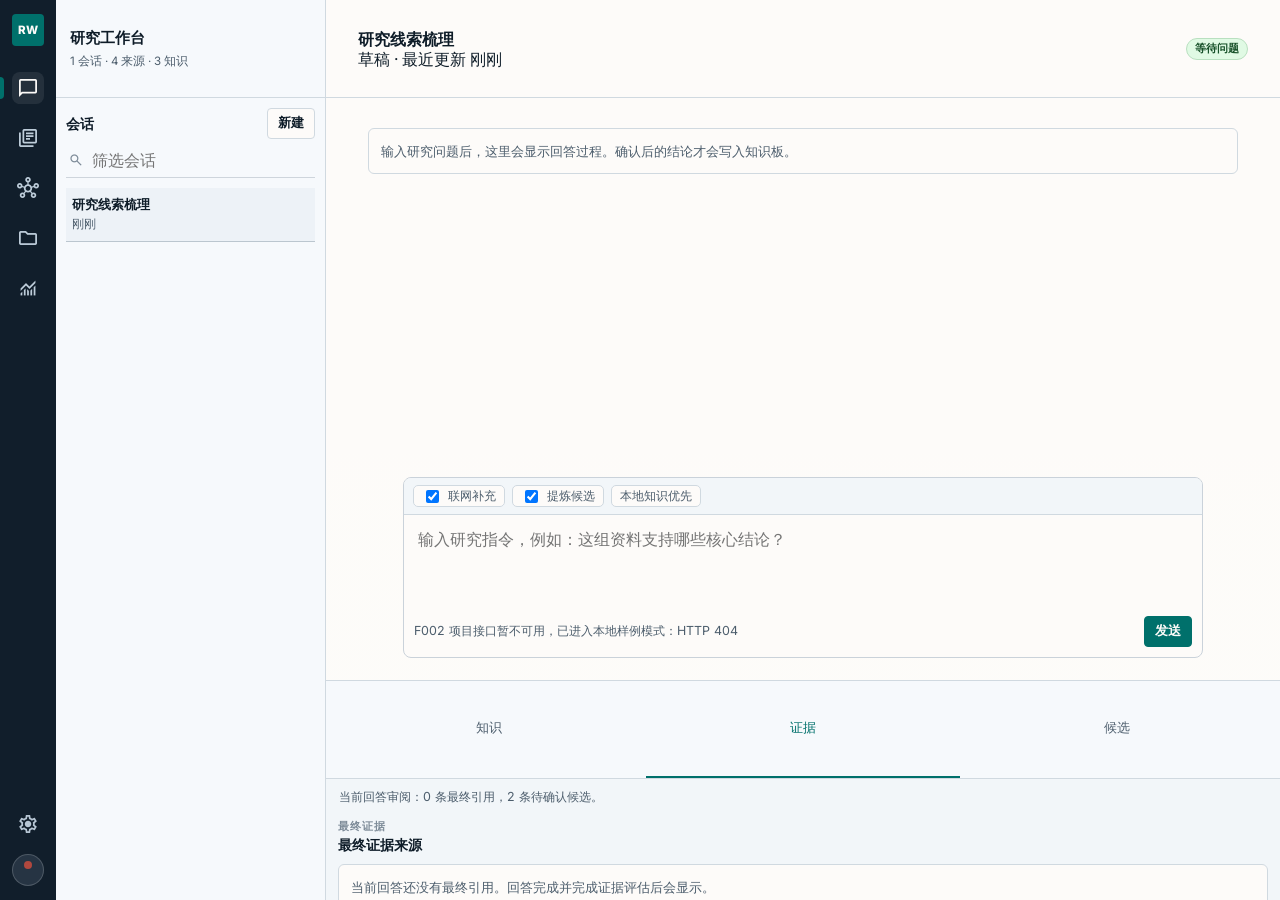
==== commit 1834554f: "feat: integrate f001-f017 workbench baseline" ====
--- a/src/main/resources/static/index.html
+++ b/src/main/resources/static/index.html
@@ -16,7 +16,7 @@
         <div class="rail-actions">
             <button class="rail-button is-active" type="button" data-workspace-target="session" data-icon="chat_bubble" title="会话" aria-label="会话"><span>会话</span></button>
             <button class="rail-button" type="button" data-workspace-target="sources" data-icon="library_books" title="资料库" aria-label="资料库"><span>资料库</span></button>
-            <button class="rail-button" type="button" data-workspace-target="knowledge" data-icon="psychology" title="认知 / Knowledge" aria-label="认知 / Knowledge"><span>认知</span></button>
+            <button class="rail-button" type="button" data-workspace-target="knowledge" data-icon="hub" title="知识" aria-label="知识"><span>知识</span></button>
             <button class="rail-button" type="button" data-workspace-target="project" data-icon="folder" title="项目" aria-label="项目"><span>项目</span></button>
             <button class="rail-button" type="button" data-workspace-target="observability" data-icon="monitoring" title="观测" aria-label="观测"><span>观测</span></button>
         </div>
@@ -63,15 +63,13 @@
             <button id="upload-button" class="primary-button drawer-wide-button" type="button">写入资料库</button>
         </section>
 
-        <section class="drawer-panel drawer-panel--quiet" data-context-panel="knowledge">
+        <section class="drawer-panel" data-context-panel="knowledge">
             <div class="section-heading section-heading--inline">
                 <div>
-                    <h2>知识</h2>
+                    <p>知识</p>
+                    <h2>知识分区</h2>
                 </div>
                 <button class="quiet-button" type="button" data-knowledge-action="new">新建</button>
-            </div>
-            <div class="drawer-search" aria-hidden="true">
-                <input type="search" placeholder="筛选知识" tabindex="-1">
             </div>
             <div id="knowledge-nav" class="context-nav" aria-label="知识库分区"></div>
         </section>
@@ -88,17 +86,12 @@
                 <div><dt>会话</dt><dd id="stat-sessions">0</dd></div>
             </dl>
         </section>
-        <section class="drawer-panel drawer-panel--quiet" data-context-panel="observability">
-            <div class="section-heading section-heading--inline">
-                <div>
-                    <h2>观测</h2>
-                </div>
-                <button class="quiet-button" type="button" data-observability-refresh>刷新</button>
-            </div>
-            <div class="drawer-search" aria-hidden="true">
-                <input type="search" placeholder="筛选观测" tabindex="-1">
-            </div>
-            <div id="diagnostics-nav" class="context-nav" aria-label="证据诊断摘要"></div>
+        <section class="drawer-panel" data-context-panel="observability">
+            <div class="section-heading">
+                <p>观测</p>
+                <h2>检索诊断</h2>
+            </div>
+            <p class="compact-text">按当前会话查看 retrieval events、zero-hit 分类和后端命中统计。</p>
         </section>
     </aside>
 
@@ -131,9 +124,9 @@
 
             <aside class="right-column" data-region="right-research-sidebar" aria-label="当前回答审阅区">
                 <nav class="sidebar-tabs" aria-label="当前回答审阅视图">
-                    <button class="tab-button" type="button" data-sidebar-view="knowledge-board" title="已确认的项目知识">知识</button>
-                    <button class="tab-button is-active" type="button" data-sidebar-view="evidence-sources" title="当前回答的最终引用">证据</button>
-                    <button class="tab-button" type="button" data-sidebar-view="candidate-confirmation" title="待确认后写入知识库的候选">候选</button>
+                    <button class="tab-button" type="button" data-sidebar-view="knowledge-board">知识</button>
+                    <button class="tab-button is-active" type="button" data-sidebar-view="evidence-sources">证据</button>
+                    <button class="tab-button" type="button" data-sidebar-view="candidate-confirmation">候选</button>
                 </nav>
                 <p id="answer-context-line" class="context-line">当前回答审阅：0 条最终引用，0 条待确认候选。</p>
                 <section class="sidebar-view" data-view="knowledge-board" aria-label="项目知识摘要">
@@ -205,43 +198,12 @@
                         <select><option>全部分区</option><option>核心概念</option><option>方法路线</option><option>已确认结论</option></select>
                         <select><option>全部证据状态</option><option>已确认</option><option>待验证</option></select>
                     </div>
-                    <section class="cognition-section cognition-section--global" aria-labelledby="global-cognition-heading">
-                        <div class="section-heading section-heading--inline">
-                            <div>
-                                <p>L2 全局认知</p>
-                                <h2 id="global-cognition-heading">全局认知笔记</h2>
-                            </div>
-                        </div>
-                        <div id="global-cognition-panel" class="global-cognition-host" aria-live="polite"></div>
-                    </section>
-                    <section class="cognition-section cognition-section--confirmed" aria-labelledby="confirmed-knowledge-heading">
-                        <div class="section-heading section-heading--inline">
-                            <div>
-                                <p>L2 已确认知识</p>
-                                <h2 id="confirmed-knowledge-heading">已确认项目知识</h2>
-                            </div>
-                            <span class="trust-badge trust-badge--confirmed">用户确认</span>
-                        </div>
-                        <div id="knowledge-workspace-board" class="knowledge-workspace-board"></div>
-                    </section>
+                    <div id="knowledge-workspace-board" class="knowledge-workspace-board"></div>
                     <section class="candidate-lane">
                         <div class="section-heading section-heading--inline">
-                            <div>
-                                <p>待确认候选</p>
-                                <h2>候选审阅队列</h2>
-                            </div>
-                            <span class="trust-badge trust-badge--pending">未确认</span>
+                            <div><h2>候选审阅</h2></div>
                         </div>
                         <div id="knowledge-candidate-list" class="stack-list"></div>
-                    </section>
-                    <section class="cognition-section cognition-section--changes" aria-labelledby="recent-cognition-heading">
-                        <div class="section-heading section-heading--inline">
-                            <div>
-                                <p>最近变更</p>
-                                <h2 id="recent-cognition-heading">学习轨迹</h2>
-                            </div>
-                        </div>
-                        <div id="recent-cognition-changes" class="cognition-change-list" aria-live="polite"></div>
                     </section>
                 </div>
                 <aside class="workspace-inspector" aria-label="知识详情">
@@ -270,46 +232,29 @@
                 </dl>
             </section>
         </section>
-        <section class="workspace workspace--observability" data-workspace="observability" aria-label="回答取证诊断工作区">
-            <header class="workspace-header">
-                <div>
-                    <h2>回答取证诊断</h2>
-                    <p id="diagnostics-context">检查本轮回答背后的论文证据：哪些结论已有材料支持，哪些还不能使用。</p>
+        <section class="workspace workspace--observability" data-workspace="observability" aria-label="检索诊断工作区">
+            <header class="workspace-header">
+                <div>
+                    <h2>检索诊断</h2>
+                    <p id="diagnostics-context">当前会话的检索质量、失败分类和工具调用明细。</p>
                 </div>
                 <div class="workspace-actions">
-                    <div class="diagnostics-mode-toggle" aria-label="诊断范围">
-                        <button class="is-active" type="button" data-diagnostics-mode="session">当前会话</button>
-                        <button type="button" data-diagnostics-mode="recent" disabled title="跨运行聚合待后续补齐">最近运行</button>
-                    </div>
                     <button id="diagnostics-refresh" class="quiet-button" type="button">刷新</button>
                 </div>
             </header>
-            <section id="diagnostics-summary" class="diagnostics-summary" aria-label="取证概览说明"></section>
+            <section id="diagnostics-summary" class="diagnostics-summary" aria-label="检索诊断摘要"></section>
             <section id="diagnostics-taxonomy" class="diagnostics-taxonomy" aria-label="zero-hit 与失败分类"></section>
             <section class="workspace-split diagnostics-split">
                 <div class="workspace-list-pane">
-                    <section id="diagnostics-verdict" class="diagnostics-verdict" aria-label="一句话结论">
-                        <strong>一句话结论</strong>
-                        <p>选择会话后查看系统找到了哪些候选材料，以及这些材料还不能证明什么。</p>
-                    </section>
                     <div class="table-toolbar">
                         <input type="search" placeholder="筛选检索事件" disabled>
                         <select disabled><option>全部原因</option></select>
                         <select disabled><option>全部工具</option></select>
                     </div>
-                    <div class="diagnostics-header-row" aria-label="检索步骤列标题">
-                        <span>步骤</span>
-                        <span>系统动作</span>
-                        <span>查法数</span>
-                        <span>候选材料</span>
-                        <span>主要来源</span>
-                        <span>这意味着</span>
-                        <span>时间</span>
-                    </div>
                     <div id="diagnostics-events" class="diagnostics-table" aria-live="polite"></div>
                 </div>
-                <aside class="workspace-inspector" aria-label="检索步骤含义">
-                    <div class="section-heading"><h2>这一步代表什么</h2></div>
+                <aside class="workspace-inspector" aria-label="检索事件详情">
+                    <div class="section-heading"><h2>事件详情</h2></div>
                     <div id="diagnostics-detail"></div>
                 </aside>
             </section>
--- a/src/main/resources/static/css/workbench.css
+++ b/src/main/resources/static/css/workbench.css
@@ -22,7 +22,6 @@
     --shadow-sm: 0 4px 14px oklch(24% 0.03 245 / 6%);
     --sans: "Inter", "Microsoft YaHei", "PingFang SC", sans-serif;
     --shell-header-height: 98px;
-    --dialogue-content-width: 880px;
 }
 
 * {
@@ -259,14 +258,6 @@
     display: block;
 }
 
-.drawer-panel--quiet .section-heading {
-    margin-bottom: 10px;
-}
-
-.drawer-panel--quiet .drawer-search {
-    margin-bottom: 12px;
-}
-
 .overline,
 .section-heading p {
     color: var(--soft);
@@ -400,10 +391,6 @@
     border-color: var(--line);
     background: var(--primary-soft);
     color: var(--primary);
-}
-
-.context-nav-item strong {
-    font-variant-numeric: tabular-nums;
 }
 
 .source-import {
@@ -497,40 +484,11 @@
     gap: 7px;
 }
 
-.diagnostics-mode-toggle {
-    display: inline-flex;
-    overflow: hidden;
-    border: 1px solid var(--line);
-    border-radius: 6px;
-    background: var(--surface-muted);
-}
-
-.diagnostics-mode-toggle button {
-    min-height: 30px;
-    border: 0;
-    border-radius: 0;
-    padding: 0 10px;
-    background: transparent;
-    color: var(--muted);
-    font-size: 0.78rem;
-    font-weight: 760;
-}
-
-.diagnostics-mode-toggle button + button {
-    border-left: 1px solid var(--line);
-}
-
-.diagnostics-mode-toggle button.is-active {
-    background: var(--surface);
-    color: var(--ink);
-}
-
 .answer-state {
-    width: max-content;
-    max-width: min(100%, 260px);
     display: inline-flex;
     align-items: center;
     min-height: 22px;
+    max-width: 180px;
     padding: 0 8px;
     border: 1px solid oklch(87% 0.06 150);
     border-radius: 999px;
@@ -538,22 +496,21 @@
     color: oklch(39% 0.09 150);
     font-size: 0.68rem;
     font-weight: 700;
-    overflow-wrap: anywhere;
-    text-align: center;
+    white-space: nowrap;
 }
 
 .conversation {
     min-height: 0;
     overflow-y: auto;
-    padding: 30px 42px 220px;
-    scroll-padding-bottom: 220px;
+    padding: 30px 42px 252px;
+    scroll-padding-bottom: 252px;
 }
 
 .message {
     display: grid;
     grid-template-columns: minmax(0, 1fr);
     gap: 8px;
-    max-width: var(--dialogue-content-width);
+    max-width: 880px;
     margin: 0 auto 24px;
 }
 
@@ -616,143 +573,6 @@
     white-space: pre-wrap;
 }
 
-.message-content--markdown {
-    display: grid;
-    gap: 7px;
-    white-space: normal;
-}
-
-.message-content--markdown h1,
-.message-content--markdown h2,
-.message-content--markdown p,
-.message-content--markdown ul {
-    margin: 0;
-}
-
-.message-content--markdown h1 {
-    color: var(--ink);
-    font-size: 1.02rem;
-    line-height: 1.38;
-    font-weight: 780;
-}
-
-.message-content--markdown h2 {
-    margin-top: 2px;
-    color: var(--ink);
-    font-size: 0.92rem;
-    line-height: 1.42;
-    font-weight: 760;
-}
-
-.message-content--markdown ul {
-    display: grid;
-    gap: 4px;
-    padding-left: 18px;
-}
-
-.message-content--markdown li {
-    color: var(--muted);
-    font-size: 0.86rem;
-    line-height: 1.58;
-    overflow-wrap: anywhere;
-}
-
-.answer-feedback {
-    display: grid;
-    gap: 8px;
-    margin-top: 12px;
-    padding: 10px 12px;
-    border: 1px solid oklch(88% 0.008 245);
-    border-radius: 8px;
-    background: oklch(99% 0.004 80);
-}
-
-.answer-feedback__actions {
-    display: flex;
-    gap: 8px;
-    align-items: center;
-}
-
-.answer-feedback__button {
-    border: 1px solid oklch(82% 0.012 245);
-    background: oklch(97% 0.006 245);
-    color: oklch(28% 0.03 245);
-    border-radius: 999px;
-    padding: 5px 12px;
-    font: inherit;
-    font-weight: 700;
-    cursor: pointer;
-}
-
-.answer-feedback__button:hover {
-    background: oklch(94% 0.014 245);
-}
-
-.answer-feedback__button--down {
-    color: oklch(36% 0.05 30);
-}
-
-.answer-feedback__evidence {
-    display: flex;
-    flex-wrap: wrap;
-    gap: 6px 10px;
-    align-items: center;
-    font-size: 12px;
-    color: oklch(42% 0.025 245);
-}
-
-.answer-feedback__evidence > span {
-    font-weight: 700;
-}
-
-.answer-feedback__evidence-item {
-    display: inline-flex;
-    align-items: center;
-    gap: 5px;
-    max-width: 100%;
-    padding: 4px 8px;
-    border: 1px solid oklch(88% 0.008 245);
-    border-radius: 999px;
-    background: white;
-}
-
-.answer-feedback__evidence-text {
-    display: inline-block;
-    max-width: min(56ch, 72vw);
-    overflow: hidden;
-    text-overflow: ellipsis;
-    white-space: nowrap;
-}
-
-.answer-feedback__attribution,
-.answer-feedback__reasons {
-    display: flex;
-    flex-wrap: wrap;
-    gap: 6px 10px;
-    align-items: center;
-    font-size: 12px;
-    color: oklch(42% 0.025 245);
-}
-
-.answer-feedback__attribution > span,
-.answer-feedback__reasons > span {
-    font-weight: 700;
-}
-
-.answer-feedback__reason {
-    border: 1px solid oklch(88% 0.008 245);
-    border-radius: 999px;
-    background: white;
-    color: oklch(36% 0.035 245);
-    padding: 4px 8px;
-    font: inherit;
-    cursor: pointer;
-}
-
-.answer-feedback__reason:hover {
-    background: oklch(96% 0.006 245);
-}
-
 .message-body p,
 .knowledge-entry p,
 .evidence-row p,
@@ -768,7 +588,7 @@
 .research-process {
     display: grid;
     gap: 8px;
-    max-width: var(--dialogue-content-width);
+    max-width: 720px;
     margin-top: 8px;
     padding: 9px 10px;
     border: 1px solid var(--line);
@@ -986,16 +806,15 @@
     right: 0;
     bottom: 0;
     z-index: 5;
-    padding: 26px 42px 16px;
-    background: linear-gradient(to top, oklch(99% 0.004 80) 70%, oklch(99% 0.004 80 / 0));
+    padding: 32px 42px 22px;
+    background: linear-gradient(to top, oklch(99% 0.004 80) 74%, oklch(99% 0.004 80 / 0));
     pointer-events: none;
 }
 
 .composer-surface {
-    width: min(var(--dialogue-content-width), 100%);
+    width: min(800px, 100%);
     margin: 0 auto;
     display: grid;
-    grid-template-rows: auto minmax(82px, auto) auto;
     overflow: hidden;
     border: 1px solid oklch(86% 0.014 245);
     border-radius: 8px;
@@ -1005,7 +824,7 @@
 }
 
 .composer-modes {
-    padding: 8px 14px;
+    padding: 7px 9px;
     border-bottom: 1px solid var(--line);
     background: oklch(97% 0.006 245);
     color: var(--muted);
@@ -1030,7 +849,7 @@
     min-height: 82px;
     resize: none;
     border: 0;
-    padding: 12px 14px 10px;
+    padding: 12px 14px;
     background: transparent;
     color: var(--ink);
     line-height: 1.6;
@@ -1042,7 +861,7 @@
 
 .composer-footer {
     justify-content: space-between;
-    padding: 0 14px 12px;
+    padding: 0 10px 10px;
 }
 
 .right-column {
@@ -1132,28 +951,6 @@
 
 .diagnostics-summary {
     grid-template-columns: repeat(4, minmax(120px, 1fr));
-}
-
-.diagnostic-indicator {
-    min-width: 0;
-    display: grid;
-    gap: 2px;
-    padding: 8px 0;
-    border-top: 1px solid var(--line);
-}
-
-.diagnostic-indicator span,
-.diagnostic-indicator small {
-    min-width: 0;
-    overflow-wrap: anywhere;
-    color: var(--soft);
-    font-size: 0.68rem;
-}
-
-.diagnostic-indicator strong {
-    color: var(--ink);
-    font-size: 0.96rem;
-    font-weight: 820;
 }
 
 .diagnostics-taxonomy {
@@ -1300,52 +1097,17 @@
     color: var(--red);
 }
 
-.diagnostics-verdict {
-    display: grid;
-    gap: 4px;
-    margin-bottom: 12px;
-    padding: 10px 0;
+.diagnostics-table {
+    display: grid;
     border-top: 1px solid var(--line);
-    border-bottom: 1px solid var(--line);
-}
-
-.diagnostics-verdict strong {
-    font-size: 0.82rem;
-}
-
-.diagnostics-verdict p {
-    margin: 0;
-    color: var(--muted);
-    font-size: 0.78rem;
-    line-height: 1.5;
-}
-
-.diagnostics-gap-line {
-    color: var(--red) !important;
-}
-
-.diagnostics-table {
-    display: grid;
     border-radius: 0;
     overflow: hidden;
 }
 
-.diagnostics-header-row {
-    min-width: 0;
-    display: grid;
-    grid-template-columns: minmax(160px, 1.25fr) minmax(120px, 0.8fr) 58px 58px minmax(96px, 0.7fr) 74px 78px;
-    gap: 10px;
-    padding: 0 4px 7px;
-    border-bottom: 1px solid var(--line);
-    color: var(--soft);
-    font-size: 0.68rem;
-    font-weight: 800;
-}
-
 .diagnostics-row {
     min-width: 0;
     display: grid;
-    grid-template-columns: minmax(160px, 1.25fr) minmax(120px, 0.8fr) 58px 58px minmax(96px, 0.7fr) 74px 78px;
+    grid-template-columns: minmax(170px, 1.4fr) minmax(130px, 0.8fr) 70px 82px minmax(110px, 0.7fr) 84px;
     align-items: center;
     gap: 10px;
     min-height: 44px;
@@ -1423,24 +1185,15 @@
 }
 
 .diagnostics-query-list,
-.diagnostics-chunks,
-.diagnostics-gap {
+.diagnostics-chunks {
     display: grid;
     gap: 7px;
     margin-top: 4px;
 }
 
 .diagnostics-query-list > strong,
-.diagnostics-chunks > strong,
-.diagnostics-gap > strong {
+.diagnostics-chunks > strong {
     font-size: 0.78rem;
-}
-
-.diagnostics-gap p {
-    margin: 0;
-    color: var(--muted);
-    font-size: 0.78rem;
-    line-height: 1.5;
 }
 
 .diagnostics-query-list code {
@@ -1783,270 +1536,6 @@
     max-width: 620px;
 }
 
-.cognition-section {
-    display: grid;
-    gap: 10px;
-    padding: 0 0 14px;
-    border-bottom: 1px solid var(--line);
-}
-
-.cognition-section + .cognition-section,
-.cognition-section + .candidate-lane,
-.candidate-lane + .cognition-section {
-    margin-top: 16px;
-}
-
-.cognition-change,
-.memory-loop-item {
-    min-width: 0;
-    border: 1px solid var(--line);
-    border-radius: 6px;
-    background: var(--surface);
-    color: var(--ink);
-}
-
-.global-cognition-panel {
-    display: grid;
-    gap: 0;
-    overflow: hidden;
-    border: 1px solid var(--line);
-    border-radius: 6px;
-    background: var(--surface);
-}
-
-.global-cognition-tabs {
-    display: flex;
-    align-items: stretch;
-    overflow-x: auto;
-    border-bottom: 1px solid var(--line);
-    background: var(--surface);
-}
-
-.global-cognition-tab {
-    min-width: 0;
-    flex: 1 1 160px;
-    justify-content: flex-start;
-    align-items: start;
-    display: grid;
-    gap: 2px;
-    min-height: 48px;
-    border: 0;
-    border-right: 1px solid var(--line);
-    border-radius: 0;
-    padding: 8px 12px;
-    background: var(--surface);
-    color: var(--muted);
-    text-align: left;
-}
-
-.global-cognition-tab:last-child {
-    border-right: 0;
-}
-
-.global-cognition-tab strong,
-.global-cognition-tab span {
-    min-width: 0;
-    overflow-wrap: anywhere;
-}
-
-.global-cognition-tab strong {
-    color: var(--ink);
-    font-size: 0.78rem;
-    font-weight: 840;
-}
-
-.global-cognition-tab span {
-    color: var(--soft);
-    font-size: 0.68rem;
-    font-weight: 760;
-}
-
-.global-cognition-tab.is-active {
-    background: var(--surface-muted);
-    color: var(--ink);
-    box-shadow: inset 0 -2px 0 var(--teal);
-}
-
-.global-cognition-tab.is-active span {
-    color: var(--teal);
-}
-
-.global-cognition-active-panel {
-    display: grid;
-    gap: 0;
-}
-
-.global-cognition-toolbar {
-    display: flex;
-    align-items: start;
-    justify-content: space-between;
-    gap: 12px;
-    padding: 12px 14px 10px;
-    border-bottom: 1px solid var(--line);
-}
-
-.cognition-change__kind,
-.memory-loop-item__layer {
-    color: var(--muted);
-    font-size: 0.68rem;
-    font-weight: 800;
-    letter-spacing: 0.04em;
-    text-transform: uppercase;
-}
-
-.cognition-change strong,
-.memory-loop-item strong {
-    min-width: 0;
-    overflow-wrap: anywhere;
-    font-size: 0.84rem;
-}
-
-.global-cognition-meta {
-    min-width: 0;
-    align-self: center;
-    color: var(--soft);
-    font-size: 0.7rem;
-    overflow-wrap: anywhere;
-}
-
-.global-cognition-actions {
-    display: inline-flex;
-    align-items: center;
-    justify-content: flex-end;
-    gap: 8px;
-    flex-wrap: wrap;
-}
-
-.global-cognition-action {
-    min-height: 30px;
-    padding: 0 10px;
-    font-size: 0.72rem;
-}
-
-.global-cognition-reader,
-.global-cognition-editor {
-    margin: 0;
-    border: 0;
-    border-radius: 0;
-    background: var(--surface);
-    color: var(--ink);
-    padding: 12px 14px 14px;
-    font-size: 0.78rem;
-    line-height: 1.6;
-    white-space: pre-wrap;
-    overflow-wrap: anywhere;
-}
-
-.global-cognition-reader {
-    min-height: 128px;
-}
-
-.global-cognition-editor {
-    width: 100%;
-    min-width: 0;
-    min-height: 172px;
-    resize: vertical;
-    font: inherit;
-}
-
-.global-cognition-editor:focus {
-    outline: 2px solid color-mix(in oklch, var(--teal) 40%, transparent);
-}
-
-.cognition-change p,
-.memory-loop-item p {
-    margin: 0;
-    color: var(--muted);
-    font-size: 0.78rem;
-    line-height: 1.45;
-    overflow-wrap: anywhere;
-}
-
-.cognition-change small,
-.memory-loop-item small,
-.process-evidence__note {
-    color: var(--muted);
-    font-size: 0.7rem;
-}
-
-.trust-badge {
-    display: inline-flex;
-    align-items: center;
-    min-height: 22px;
-    width: max-content;
-    max-width: 100%;
-    padding: 0 8px;
-    border: 1px solid var(--line);
-    border-radius: 999px;
-    background: var(--surface-muted);
-    color: var(--muted);
-    font-size: 0.68rem;
-    font-weight: 800;
-    overflow-wrap: anywhere;
-}
-
-.trust-badge--stable {
-    border-color: oklch(80% 0.04 245);
-    background: oklch(96% 0.012 245);
-    color: var(--blue);
-}
-
-.trust-badge--confirmed {
-    border-color: oklch(82% 0.045 150);
-    background: oklch(96% 0.02 150);
-    color: var(--green);
-}
-
-.trust-badge--pending {
-    border-color: oklch(83% 0.06 75);
-    background: oklch(97% 0.025 75);
-    color: var(--amber);
-}
-
-.cognition-change-list {
-    display: grid;
-    gap: 8px;
-}
-
-.cognition-change {
-    display: grid;
-    grid-template-columns: minmax(120px, 0.35fr) minmax(0, 0.65fr) auto;
-    gap: 6px 10px;
-    align-items: start;
-    padding: 9px 10px;
-}
-
-.cognition-change p {
-    grid-column: 2 / 4;
-}
-
-.cognition-change small {
-    justify-self: end;
-    white-space: nowrap;
-}
-
-.memory-loop-panel {
-    display: grid;
-    grid-template-columns: repeat(4, minmax(0, 1fr));
-    gap: 8px;
-    padding: 10px;
-    border: 1px solid var(--line);
-    border-radius: 6px;
-    background: var(--surface-muted);
-}
-
-.memory-loop-panel > strong {
-    grid-column: 1 / -1;
-    font-size: 0.82rem;
-}
-
-.memory-loop-item {
-    display: grid;
-    gap: 6px;
-    padding: 9px;
-    background: var(--surface);
-}
-
 @media (max-width: 1280px) {
     body {
         overflow: auto;
@@ -2107,8 +1596,7 @@
 
     .operations-band,
     .metrics-band,
-    .diagnostics-summary,
-    .memory-loop-panel {
+    .diagnostics-summary {
         grid-template-columns: 1fr;
     }
 
@@ -2163,15 +1651,6 @@
         padding-right: 14px;
     }
 
-    .table-toolbar {
-        grid-template-columns: 1fr;
-    }
-
-    .table-toolbar select {
-        width: 100%;
-        min-width: 0;
-    }
-
     .source-table-row {
         grid-template-columns: minmax(160px, 1fr) 78px 88px;
     }
@@ -2183,16 +1662,6 @@
 
     .diagnostics-row {
         grid-template-columns: minmax(150px, 1fr) 100px 58px;
-    }
-
-    .cognition-change {
-        grid-template-columns: 1fr;
-    }
-
-    .cognition-change p,
-    .cognition-change small {
-        grid-column: auto;
-        justify-self: start;
     }
 
     .diagnostics-row > span:nth-of-type(n+4) {
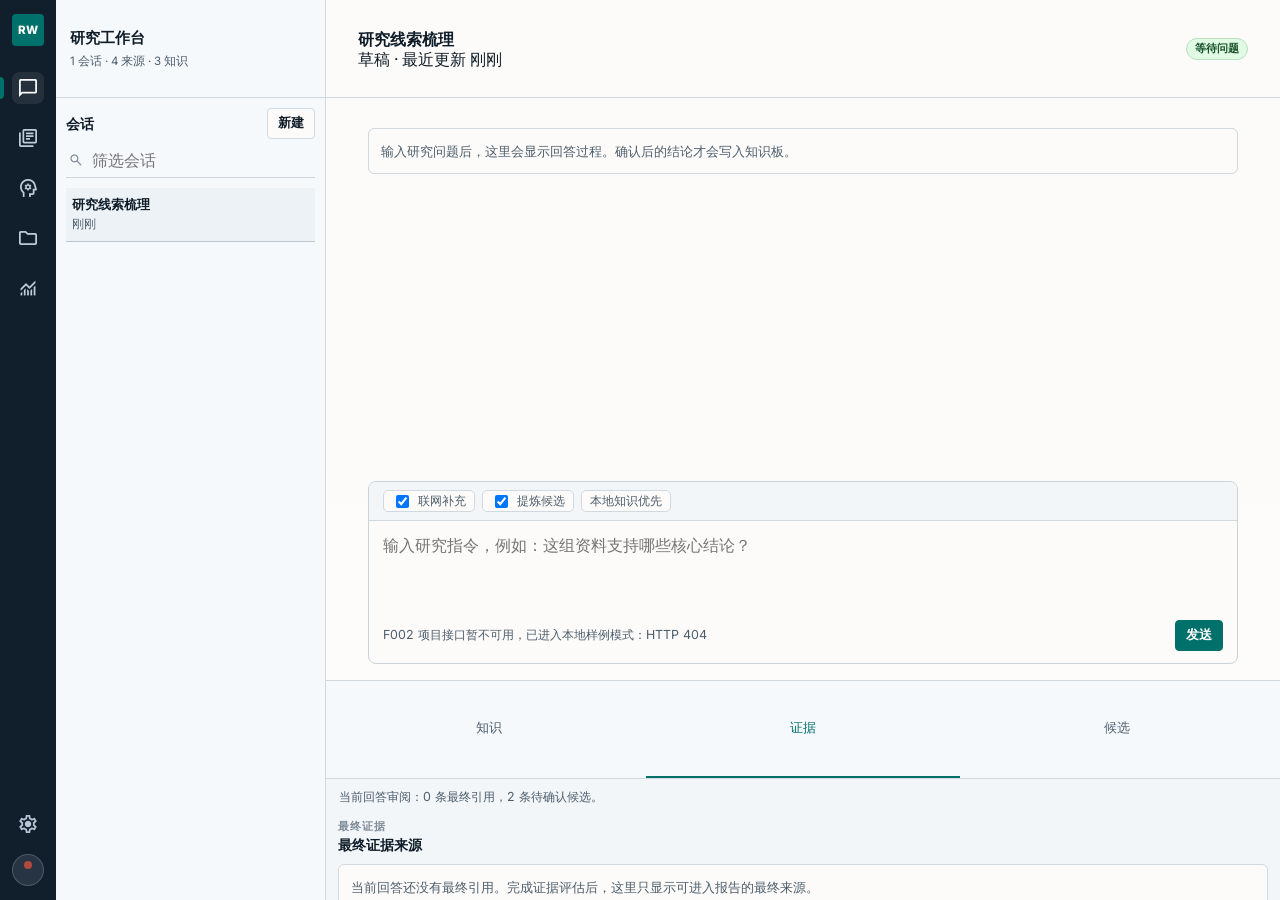
==== commit 0a1a8b9c: "feat: integrate f021 memory loop and f016 closeout" ====
--- a/src/main/resources/static/index.html
+++ b/src/main/resources/static/index.html
@@ -16,7 +16,7 @@
         <div class="rail-actions">
             <button class="rail-button is-active" type="button" data-workspace-target="session" data-icon="chat_bubble" title="会话" aria-label="会话"><span>会话</span></button>
             <button class="rail-button" type="button" data-workspace-target="sources" data-icon="library_books" title="资料库" aria-label="资料库"><span>资料库</span></button>
-            <button class="rail-button" type="button" data-workspace-target="knowledge" data-icon="hub" title="知识" aria-label="知识"><span>知识</span></button>
+            <button class="rail-button" type="button" data-workspace-target="knowledge" data-icon="psychology" title="认知 / Knowledge" aria-label="认知 / Knowledge"><span>认知</span></button>
             <button class="rail-button" type="button" data-workspace-target="project" data-icon="folder" title="项目" aria-label="项目"><span>项目</span></button>
             <button class="rail-button" type="button" data-workspace-target="observability" data-icon="monitoring" title="观测" aria-label="观测"><span>观测</span></button>
         </div>
@@ -63,13 +63,15 @@
             <button id="upload-button" class="primary-button drawer-wide-button" type="button">写入资料库</button>
         </section>
 
-        <section class="drawer-panel" data-context-panel="knowledge">
+        <section class="drawer-panel drawer-panel--quiet" data-context-panel="knowledge">
             <div class="section-heading section-heading--inline">
                 <div>
-                    <p>知识</p>
-                    <h2>知识分区</h2>
+                    <h2>知识</h2>
                 </div>
                 <button class="quiet-button" type="button" data-knowledge-action="new">新建</button>
+            </div>
+            <div class="drawer-search" aria-hidden="true">
+                <input type="search" placeholder="筛选知识" tabindex="-1">
             </div>
             <div id="knowledge-nav" class="context-nav" aria-label="知识库分区"></div>
         </section>
@@ -86,12 +88,17 @@
                 <div><dt>会话</dt><dd id="stat-sessions">0</dd></div>
             </dl>
         </section>
-        <section class="drawer-panel" data-context-panel="observability">
-            <div class="section-heading">
-                <p>观测</p>
-                <h2>检索诊断</h2>
-            </div>
-            <p class="compact-text">按当前会话查看 retrieval events、zero-hit 分类和后端命中统计。</p>
+        <section class="drawer-panel drawer-panel--quiet" data-context-panel="observability">
+            <div class="section-heading section-heading--inline">
+                <div>
+                    <h2>观测</h2>
+                </div>
+                <button class="quiet-button" type="button" data-observability-refresh>刷新</button>
+            </div>
+            <div class="drawer-search" aria-hidden="true">
+                <input type="search" placeholder="筛选观测" tabindex="-1">
+            </div>
+            <div id="diagnostics-nav" class="context-nav" aria-label="证据诊断摘要"></div>
         </section>
     </aside>
 
@@ -124,9 +131,9 @@
 
             <aside class="right-column" data-region="right-research-sidebar" aria-label="当前回答审阅区">
                 <nav class="sidebar-tabs" aria-label="当前回答审阅视图">
-                    <button class="tab-button" type="button" data-sidebar-view="knowledge-board">知识</button>
-                    <button class="tab-button is-active" type="button" data-sidebar-view="evidence-sources">证据</button>
-                    <button class="tab-button" type="button" data-sidebar-view="candidate-confirmation">候选</button>
+                    <button class="tab-button" type="button" data-sidebar-view="knowledge-board" title="已确认的项目知识">知识</button>
+                    <button class="tab-button is-active" type="button" data-sidebar-view="evidence-sources" title="当前回答的最终引用">证据</button>
+                    <button class="tab-button" type="button" data-sidebar-view="candidate-confirmation" title="待确认后写入知识库的候选">候选</button>
                 </nav>
                 <p id="answer-context-line" class="context-line">当前回答审阅：0 条最终引用，0 条待确认候选。</p>
                 <section class="sidebar-view" data-view="knowledge-board" aria-label="项目知识摘要">
@@ -198,12 +205,43 @@
                         <select><option>全部分区</option><option>核心概念</option><option>方法路线</option><option>已确认结论</option></select>
                         <select><option>全部证据状态</option><option>已确认</option><option>待验证</option></select>
                     </div>
-                    <div id="knowledge-workspace-board" class="knowledge-workspace-board"></div>
+                    <section class="cognition-section cognition-section--global" aria-labelledby="global-cognition-heading">
+                        <div class="section-heading section-heading--inline">
+                            <div>
+                                <p>L2 全局认知</p>
+                                <h2 id="global-cognition-heading">全局认知笔记</h2>
+                            </div>
+                        </div>
+                        <div id="global-cognition-panel" class="global-cognition-host" aria-live="polite"></div>
+                    </section>
+                    <section class="cognition-section cognition-section--confirmed" aria-labelledby="confirmed-knowledge-heading">
+                        <div class="section-heading section-heading--inline">
+                            <div>
+                                <p>L2 已确认知识</p>
+                                <h2 id="confirmed-knowledge-heading">已确认项目知识</h2>
+                            </div>
+                            <span class="trust-badge trust-badge--confirmed">用户确认</span>
+                        </div>
+                        <div id="knowledge-workspace-board" class="knowledge-workspace-board"></div>
+                    </section>
                     <section class="candidate-lane">
                         <div class="section-heading section-heading--inline">
-                            <div><h2>候选审阅</h2></div>
+                            <div>
+                                <p>待确认候选</p>
+                                <h2>候选审阅队列</h2>
+                            </div>
+                            <span class="trust-badge trust-badge--pending">未确认</span>
                         </div>
                         <div id="knowledge-candidate-list" class="stack-list"></div>
+                    </section>
+                    <section class="cognition-section cognition-section--changes" aria-labelledby="recent-cognition-heading">
+                        <div class="section-heading section-heading--inline">
+                            <div>
+                                <p>最近变更</p>
+                                <h2 id="recent-cognition-heading">学习轨迹</h2>
+                            </div>
+                        </div>
+                        <div id="recent-cognition-changes" class="cognition-change-list" aria-live="polite"></div>
                     </section>
                 </div>
                 <aside class="workspace-inspector" aria-label="知识详情">
@@ -232,29 +270,46 @@
                 </dl>
             </section>
         </section>
-        <section class="workspace workspace--observability" data-workspace="observability" aria-label="检索诊断工作区">
+        <section class="workspace workspace--observability" data-workspace="observability" aria-label="回答取证诊断工作区">
             <header class="workspace-header">
                 <div>
-                    <h2>检索诊断</h2>
-                    <p id="diagnostics-context">当前会话的检索质量、失败分类和工具调用明细。</p>
+                    <h2>回答取证诊断</h2>
+                    <p id="diagnostics-context">检查本轮回答背后的论文证据：哪些结论已有材料支持，哪些还不能使用。</p>
                 </div>
                 <div class="workspace-actions">
+                    <div class="diagnostics-mode-toggle" aria-label="诊断范围">
+                        <button class="is-active" type="button" data-diagnostics-scope="answer">当前回答</button>
+                        <button type="button" data-diagnostics-scope="session">本会话</button>
+                    </div>
                     <button id="diagnostics-refresh" class="quiet-button" type="button">刷新</button>
                 </div>
             </header>
-            <section id="diagnostics-summary" class="diagnostics-summary" aria-label="检索诊断摘要"></section>
+            <section id="diagnostics-summary" class="diagnostics-summary" aria-label="取证概览说明"></section>
             <section id="diagnostics-taxonomy" class="diagnostics-taxonomy" aria-label="zero-hit 与失败分类"></section>
             <section class="workspace-split diagnostics-split">
                 <div class="workspace-list-pane">
+                    <section id="diagnostics-verdict" class="diagnostics-verdict" aria-label="一句话结论">
+                        <strong>一句话结论</strong>
+                        <p>选择会话后查看系统找到了哪些候选材料，以及这些材料还不能证明什么。</p>
+                    </section>
                     <div class="table-toolbar">
                         <input type="search" placeholder="筛选检索事件" disabled>
                         <select disabled><option>全部原因</option></select>
                         <select disabled><option>全部工具</option></select>
                     </div>
+                    <div class="diagnostics-header-row" aria-label="检索步骤列标题">
+                        <span>问题/步骤</span>
+                        <span>系统动作</span>
+                        <span>查法数</span>
+                        <span>候选材料</span>
+                        <span>主要来源</span>
+                        <span>这意味着</span>
+                        <span>时间</span>
+                    </div>
                     <div id="diagnostics-events" class="diagnostics-table" aria-live="polite"></div>
                 </div>
-                <aside class="workspace-inspector" aria-label="检索事件详情">
-                    <div class="section-heading"><h2>事件详情</h2></div>
+                <aside class="workspace-inspector" aria-label="检索步骤含义">
+                    <div class="section-heading"><h2>这一步代表什么</h2></div>
                     <div id="diagnostics-detail"></div>
                 </aside>
             </section>
--- a/src/main/resources/static/css/workbench.css
+++ b/src/main/resources/static/css/workbench.css
@@ -22,6 +22,7 @@
     --shadow-sm: 0 4px 14px oklch(24% 0.03 245 / 6%);
     --sans: "Inter", "Microsoft YaHei", "PingFang SC", sans-serif;
     --shell-header-height: 98px;
+    --dialogue-content-width: 880px;
 }
 
 * {
@@ -256,6 +257,14 @@
 
 .drawer-panel.is-active {
     display: block;
+}
+
+.drawer-panel--quiet .section-heading {
+    margin-bottom: 10px;
+}
+
+.drawer-panel--quiet .drawer-search {
+    margin-bottom: 12px;
 }
 
 .overline,
@@ -393,6 +402,10 @@
     color: var(--primary);
 }
 
+.context-nav-item strong {
+    font-variant-numeric: tabular-nums;
+}
+
 .source-import {
     display: grid;
     gap: 8px;
@@ -484,11 +497,40 @@
     gap: 7px;
 }
 
+.diagnostics-mode-toggle {
+    display: inline-flex;
+    overflow: hidden;
+    border: 1px solid var(--line);
+    border-radius: 6px;
+    background: var(--surface-muted);
+}
+
+.diagnostics-mode-toggle button {
+    min-height: 30px;
+    border: 0;
+    border-radius: 0;
+    padding: 0 10px;
+    background: transparent;
+    color: var(--muted);
+    font-size: 0.78rem;
+    font-weight: 760;
+}
+
+.diagnostics-mode-toggle button + button {
+    border-left: 1px solid var(--line);
+}
+
+.diagnostics-mode-toggle button.is-active {
+    background: var(--surface);
+    color: var(--ink);
+}
+
 .answer-state {
+    width: max-content;
+    max-width: min(100%, 260px);
     display: inline-flex;
     align-items: center;
     min-height: 22px;
-    max-width: 180px;
     padding: 0 8px;
     border: 1px solid oklch(87% 0.06 150);
     border-radius: 999px;
@@ -496,21 +538,22 @@
     color: oklch(39% 0.09 150);
     font-size: 0.68rem;
     font-weight: 700;
-    white-space: nowrap;
+    overflow-wrap: anywhere;
+    text-align: center;
 }
 
 .conversation {
     min-height: 0;
     overflow-y: auto;
-    padding: 30px 42px 252px;
-    scroll-padding-bottom: 252px;
+    padding: 30px 42px 220px;
+    scroll-padding-bottom: 220px;
 }
 
 .message {
     display: grid;
     grid-template-columns: minmax(0, 1fr);
     gap: 8px;
-    max-width: 880px;
+    max-width: var(--dialogue-content-width);
     margin: 0 auto 24px;
 }
 
@@ -573,6 +616,143 @@
     white-space: pre-wrap;
 }
 
+.message-content--markdown {
+    display: grid;
+    gap: 7px;
+    white-space: normal;
+}
+
+.message-content--markdown h1,
+.message-content--markdown h2,
+.message-content--markdown p,
+.message-content--markdown ul {
+    margin: 0;
+}
+
+.message-content--markdown h1 {
+    color: var(--ink);
+    font-size: 1.02rem;
+    line-height: 1.38;
+    font-weight: 780;
+}
+
+.message-content--markdown h2 {
+    margin-top: 2px;
+    color: var(--ink);
+    font-size: 0.92rem;
+    line-height: 1.42;
+    font-weight: 760;
+}
+
+.message-content--markdown ul {
+    display: grid;
+    gap: 4px;
+    padding-left: 18px;
+}
+
+.message-content--markdown li {
+    color: var(--muted);
+    font-size: 0.86rem;
+    line-height: 1.58;
+    overflow-wrap: anywhere;
+}
+
+.answer-feedback {
+    display: grid;
+    gap: 8px;
+    margin-top: 12px;
+    padding: 10px 12px;
+    border: 1px solid oklch(88% 0.008 245);
+    border-radius: 8px;
+    background: oklch(99% 0.004 80);
+}
+
+.answer-feedback__actions {
+    display: flex;
+    gap: 8px;
+    align-items: center;
+}
+
+.answer-feedback__button {
+    border: 1px solid oklch(82% 0.012 245);
+    background: oklch(97% 0.006 245);
+    color: oklch(28% 0.03 245);
+    border-radius: 999px;
+    padding: 5px 12px;
+    font: inherit;
+    font-weight: 700;
+    cursor: pointer;
+}
+
+.answer-feedback__button:hover {
+    background: oklch(94% 0.014 245);
+}
+
+.answer-feedback__button--down {
+    color: oklch(36% 0.05 30);
+}
+
+.answer-feedback__evidence {
+    display: flex;
+    flex-wrap: wrap;
+    gap: 6px 10px;
+    align-items: center;
+    font-size: 12px;
+    color: oklch(42% 0.025 245);
+}
+
+.answer-feedback__evidence > span {
+    font-weight: 700;
+}
+
+.answer-feedback__evidence-item {
+    display: inline-flex;
+    align-items: center;
+    gap: 5px;
+    max-width: 100%;
+    padding: 4px 8px;
+    border: 1px solid oklch(88% 0.008 245);
+    border-radius: 999px;
+    background: white;
+}
+
+.answer-feedback__evidence-text {
+    display: inline-block;
+    max-width: min(56ch, 72vw);
+    overflow: hidden;
+    text-overflow: ellipsis;
+    white-space: nowrap;
+}
+
+.answer-feedback__attribution,
+.answer-feedback__reasons {
+    display: flex;
+    flex-wrap: wrap;
+    gap: 6px 10px;
+    align-items: center;
+    font-size: 12px;
+    color: oklch(42% 0.025 245);
+}
+
+.answer-feedback__attribution > span,
+.answer-feedback__reasons > span {
+    font-weight: 700;
+}
+
+.answer-feedback__reason {
+    border: 1px solid oklch(88% 0.008 245);
+    border-radius: 999px;
+    background: white;
+    color: oklch(36% 0.035 245);
+    padding: 4px 8px;
+    font: inherit;
+    cursor: pointer;
+}
+
+.answer-feedback__reason:hover {
+    background: oklch(96% 0.006 245);
+}
+
 .message-body p,
 .knowledge-entry p,
 .evidence-row p,
@@ -588,7 +768,7 @@
 .research-process {
     display: grid;
     gap: 8px;
-    max-width: 720px;
+    max-width: var(--dialogue-content-width);
     margin-top: 8px;
     padding: 9px 10px;
     border: 1px solid var(--line);
@@ -806,15 +986,16 @@
     right: 0;
     bottom: 0;
     z-index: 5;
-    padding: 32px 42px 22px;
-    background: linear-gradient(to top, oklch(99% 0.004 80) 74%, oklch(99% 0.004 80 / 0));
+    padding: 26px 42px 16px;
+    background: linear-gradient(to top, oklch(99% 0.004 80) 70%, oklch(99% 0.004 80 / 0));
     pointer-events: none;
 }
 
 .composer-surface {
-    width: min(800px, 100%);
+    width: min(var(--dialogue-content-width), 100%);
     margin: 0 auto;
     display: grid;
+    grid-template-rows: auto minmax(82px, auto) auto;
     overflow: hidden;
     border: 1px solid oklch(86% 0.014 245);
     border-radius: 8px;
@@ -824,7 +1005,7 @@
 }
 
 .composer-modes {
-    padding: 7px 9px;
+    padding: 8px 14px;
     border-bottom: 1px solid var(--line);
     background: oklch(97% 0.006 245);
     color: var(--muted);
@@ -849,7 +1030,7 @@
     min-height: 82px;
     resize: none;
     border: 0;
-    padding: 12px 14px;
+    padding: 12px 14px 10px;
     background: transparent;
     color: var(--ink);
     line-height: 1.6;
@@ -861,7 +1042,7 @@
 
 .composer-footer {
     justify-content: space-between;
-    padding: 0 10px 10px;
+    padding: 0 14px 12px;
 }
 
 .right-column {
@@ -951,6 +1132,28 @@
 
 .diagnostics-summary {
     grid-template-columns: repeat(4, minmax(120px, 1fr));
+}
+
+.diagnostic-indicator {
+    min-width: 0;
+    display: grid;
+    gap: 2px;
+    padding: 8px 0;
+    border-top: 1px solid var(--line);
+}
+
+.diagnostic-indicator span,
+.diagnostic-indicator small {
+    min-width: 0;
+    overflow-wrap: anywhere;
+    color: var(--soft);
+    font-size: 0.68rem;
+}
+
+.diagnostic-indicator strong {
+    color: var(--ink);
+    font-size: 0.96rem;
+    font-weight: 820;
 }
 
 .diagnostics-taxonomy {
@@ -1097,17 +1300,52 @@
     color: var(--red);
 }
 
+.diagnostics-verdict {
+    display: grid;
+    gap: 4px;
+    margin-bottom: 12px;
+    padding: 10px 0;
+    border-top: 1px solid var(--line);
+    border-bottom: 1px solid var(--line);
+}
+
+.diagnostics-verdict strong {
+    font-size: 0.82rem;
+}
+
+.diagnostics-verdict p {
+    margin: 0;
+    color: var(--muted);
+    font-size: 0.78rem;
+    line-height: 1.5;
+}
+
+.diagnostics-gap-line {
+    color: var(--red) !important;
+}
+
 .diagnostics-table {
     display: grid;
-    border-top: 1px solid var(--line);
     border-radius: 0;
     overflow: hidden;
 }
 
+.diagnostics-header-row {
+    min-width: 0;
+    display: grid;
+    grid-template-columns: minmax(160px, 1.25fr) minmax(120px, 0.8fr) 58px 58px minmax(96px, 0.7fr) 74px 78px;
+    gap: 10px;
+    padding: 0 4px 7px;
+    border-bottom: 1px solid var(--line);
+    color: var(--soft);
+    font-size: 0.68rem;
+    font-weight: 800;
+}
+
 .diagnostics-row {
     min-width: 0;
     display: grid;
-    grid-template-columns: minmax(170px, 1.4fr) minmax(130px, 0.8fr) 70px 82px minmax(110px, 0.7fr) 84px;
+    grid-template-columns: minmax(160px, 1.25fr) minmax(120px, 0.8fr) 58px 58px minmax(96px, 0.7fr) 74px 78px;
     align-items: center;
     gap: 10px;
     min-height: 44px;
@@ -1185,15 +1423,24 @@
 }
 
 .diagnostics-query-list,
-.diagnostics-chunks {
+.diagnostics-chunks,
+.diagnostics-gap {
     display: grid;
     gap: 7px;
     margin-top: 4px;
 }
 
 .diagnostics-query-list > strong,
-.diagnostics-chunks > strong {
+.diagnostics-chunks > strong,
+.diagnostics-gap > strong {
     font-size: 0.78rem;
+}
+
+.diagnostics-gap p {
+    margin: 0;
+    color: var(--muted);
+    font-size: 0.78rem;
+    line-height: 1.5;
 }
 
 .diagnostics-query-list code {
@@ -1536,6 +1783,270 @@
     max-width: 620px;
 }
 
+.cognition-section {
+    display: grid;
+    gap: 10px;
+    padding: 0 0 14px;
+    border-bottom: 1px solid var(--line);
+}
+
+.cognition-section + .cognition-section,
+.cognition-section + .candidate-lane,
+.candidate-lane + .cognition-section {
+    margin-top: 16px;
+}
+
+.cognition-change,
+.memory-loop-item {
+    min-width: 0;
+    border: 1px solid var(--line);
+    border-radius: 6px;
+    background: var(--surface);
+    color: var(--ink);
+}
+
+.global-cognition-panel {
+    display: grid;
+    gap: 0;
+    overflow: hidden;
+    border: 1px solid var(--line);
+    border-radius: 6px;
+    background: var(--surface);
+}
+
+.global-cognition-tabs {
+    display: flex;
+    align-items: stretch;
+    overflow-x: auto;
+    border-bottom: 1px solid var(--line);
+    background: var(--surface);
+}
+
+.global-cognition-tab {
+    min-width: 0;
+    flex: 1 1 160px;
+    justify-content: flex-start;
+    align-items: start;
+    display: grid;
+    gap: 2px;
+    min-height: 48px;
+    border: 0;
+    border-right: 1px solid var(--line);
+    border-radius: 0;
+    padding: 8px 12px;
+    background: var(--surface);
+    color: var(--muted);
+    text-align: left;
+}
+
+.global-cognition-tab:last-child {
+    border-right: 0;
+}
+
+.global-cognition-tab strong,
+.global-cognition-tab span {
+    min-width: 0;
+    overflow-wrap: anywhere;
+}
+
+.global-cognition-tab strong {
+    color: var(--ink);
+    font-size: 0.78rem;
+    font-weight: 840;
+}
+
+.global-cognition-tab span {
+    color: var(--soft);
+    font-size: 0.68rem;
+    font-weight: 760;
+}
+
+.global-cognition-tab.is-active {
+    background: var(--surface-muted);
+    color: var(--ink);
+    box-shadow: inset 0 -2px 0 var(--teal);
+}
+
+.global-cognition-tab.is-active span {
+    color: var(--teal);
+}
+
+.global-cognition-active-panel {
+    display: grid;
+    gap: 0;
+}
+
+.global-cognition-toolbar {
+    display: flex;
+    align-items: start;
+    justify-content: space-between;
+    gap: 12px;
+    padding: 12px 14px 10px;
+    border-bottom: 1px solid var(--line);
+}
+
+.cognition-change__kind,
+.memory-loop-item__layer {
+    color: var(--muted);
+    font-size: 0.68rem;
+    font-weight: 800;
+    letter-spacing: 0.04em;
+    text-transform: uppercase;
+}
+
+.cognition-change strong,
+.memory-loop-item strong {
+    min-width: 0;
+    overflow-wrap: anywhere;
+    font-size: 0.84rem;
+}
+
+.global-cognition-meta {
+    min-width: 0;
+    align-self: center;
+    color: var(--soft);
+    font-size: 0.7rem;
+    overflow-wrap: anywhere;
+}
+
+.global-cognition-actions {
+    display: inline-flex;
+    align-items: center;
+    justify-content: flex-end;
+    gap: 8px;
+    flex-wrap: wrap;
+}
+
+.global-cognition-action {
+    min-height: 30px;
+    padding: 0 10px;
+    font-size: 0.72rem;
+}
+
+.global-cognition-reader,
+.global-cognition-editor {
+    margin: 0;
+    border: 0;
+    border-radius: 0;
+    background: var(--surface);
+    color: var(--ink);
+    padding: 12px 14px 14px;
+    font-size: 0.78rem;
+    line-height: 1.6;
+    white-space: pre-wrap;
+    overflow-wrap: anywhere;
+}
+
+.global-cognition-reader {
+    min-height: 128px;
+}
+
+.global-cognition-editor {
+    width: 100%;
+    min-width: 0;
+    min-height: 172px;
+    resize: vertical;
+    font: inherit;
+}
+
+.global-cognition-editor:focus {
+    outline: 2px solid color-mix(in oklch, var(--teal) 40%, transparent);
+}
+
+.cognition-change p,
+.memory-loop-item p {
+    margin: 0;
+    color: var(--muted);
+    font-size: 0.78rem;
+    line-height: 1.45;
+    overflow-wrap: anywhere;
+}
+
+.cognition-change small,
+.memory-loop-item small,
+.process-evidence__note {
+    color: var(--muted);
+    font-size: 0.7rem;
+}
+
+.trust-badge {
+    display: inline-flex;
+    align-items: center;
+    min-height: 22px;
+    width: max-content;
+    max-width: 100%;
+    padding: 0 8px;
+    border: 1px solid var(--line);
+    border-radius: 999px;
+    background: var(--surface-muted);
+    color: var(--muted);
+    font-size: 0.68rem;
+    font-weight: 800;
+    overflow-wrap: anywhere;
+}
+
+.trust-badge--stable {
+    border-color: oklch(80% 0.04 245);
+    background: oklch(96% 0.012 245);
+    color: var(--blue);
+}
+
+.trust-badge--confirmed {
+    border-color: oklch(82% 0.045 150);
+    background: oklch(96% 0.02 150);
+    color: var(--green);
+}
+
+.trust-badge--pending {
+    border-color: oklch(83% 0.06 75);
+    background: oklch(97% 0.025 75);
+    color: var(--amber);
+}
+
+.cognition-change-list {
+    display: grid;
+    gap: 8px;
+}
+
+.cognition-change {
+    display: grid;
+    grid-template-columns: minmax(120px, 0.35fr) minmax(0, 0.65fr) auto;
+    gap: 6px 10px;
+    align-items: start;
+    padding: 9px 10px;
+}
+
+.cognition-change p {
+    grid-column: 2 / 4;
+}
+
+.cognition-change small {
+    justify-self: end;
+    white-space: nowrap;
+}
+
+.memory-loop-panel {
+    display: grid;
+    grid-template-columns: repeat(4, minmax(0, 1fr));
+    gap: 8px;
+    padding: 10px;
+    border: 1px solid var(--line);
+    border-radius: 6px;
+    background: var(--surface-muted);
+}
+
+.memory-loop-panel > strong {
+    grid-column: 1 / -1;
+    font-size: 0.82rem;
+}
+
+.memory-loop-item {
+    display: grid;
+    gap: 6px;
+    padding: 9px;
+    background: var(--surface);
+}
+
 @media (max-width: 1280px) {
     body {
         overflow: auto;
@@ -1596,7 +2107,8 @@
 
     .operations-band,
     .metrics-band,
-    .diagnostics-summary {
+    .diagnostics-summary,
+    .memory-loop-panel {
         grid-template-columns: 1fr;
     }
 
@@ -1651,6 +2163,15 @@
         padding-right: 14px;
     }
 
+    .table-toolbar {
+        grid-template-columns: 1fr;
+    }
+
+    .table-toolbar select {
+        width: 100%;
+        min-width: 0;
+    }
+
     .source-table-row {
         grid-template-columns: minmax(160px, 1fr) 78px 88px;
     }
@@ -1662,6 +2183,16 @@
 
     .diagnostics-row {
         grid-template-columns: minmax(150px, 1fr) 100px 58px;
+    }
+
+    .cognition-change {
+        grid-template-columns: 1fr;
+    }
+
+    .cognition-change p,
+    .cognition-change small {
+        grid-column: auto;
+        justify-self: start;
     }
 
     .diagnostics-row > span:nth-of-type(n+4) {
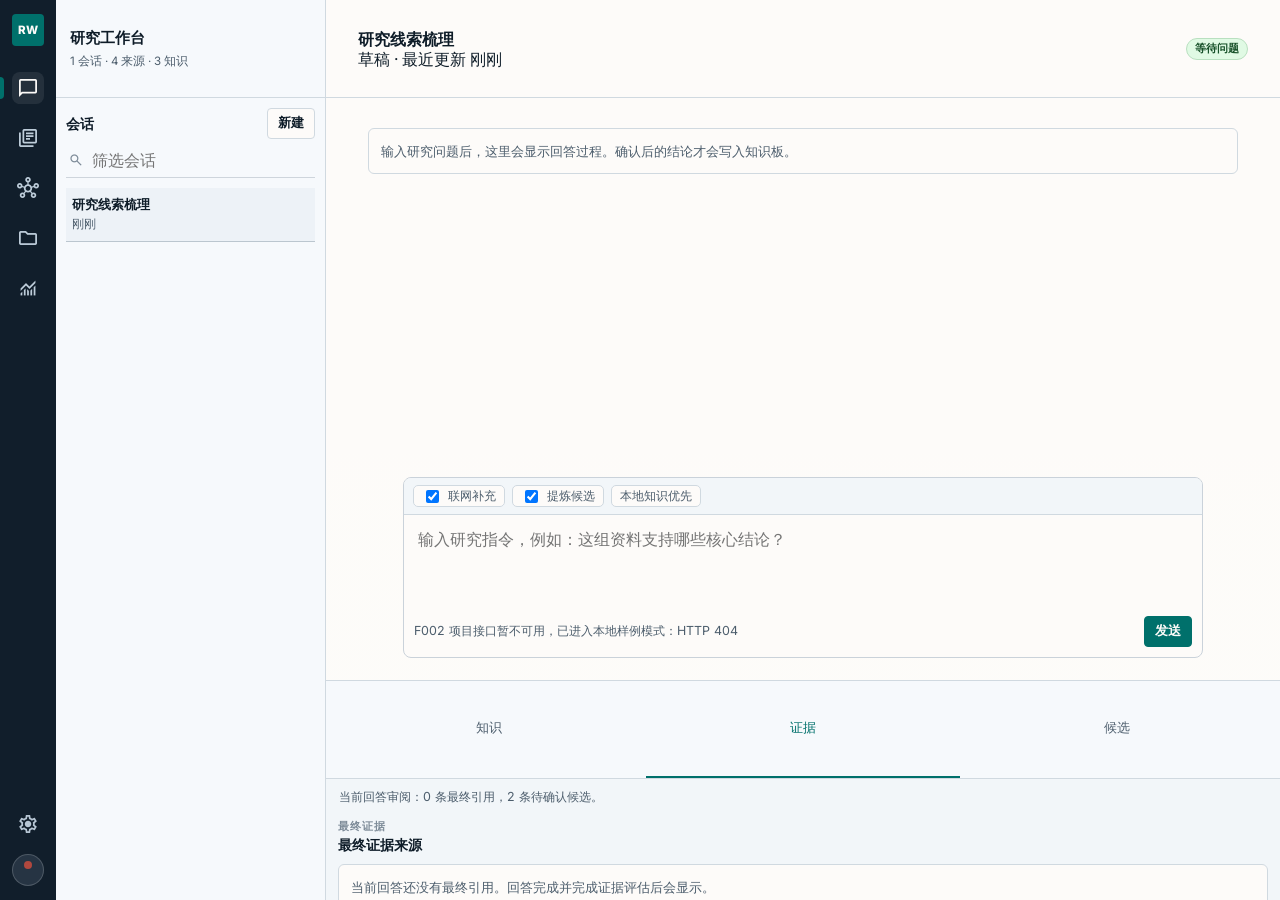
==== commit 549c3c65: "Merge pull request #2 from solitudeTG/solitude/f001-f017-baseline Integrate F001-F017 workbench base" ====
--- a/src/main/resources/static/index.html
+++ b/src/main/resources/static/index.html
@@ -16,7 +16,7 @@
         <div class="rail-actions">
             <button class="rail-button is-active" type="button" data-workspace-target="session" data-icon="chat_bubble" title="会话" aria-label="会话"><span>会话</span></button>
             <button class="rail-button" type="button" data-workspace-target="sources" data-icon="library_books" title="资料库" aria-label="资料库"><span>资料库</span></button>
-            <button class="rail-button" type="button" data-workspace-target="knowledge" data-icon="psychology" title="认知 / Knowledge" aria-label="认知 / Knowledge"><span>认知</span></button>
+            <button class="rail-button" type="button" data-workspace-target="knowledge" data-icon="hub" title="知识" aria-label="知识"><span>知识</span></button>
             <button class="rail-button" type="button" data-workspace-target="project" data-icon="folder" title="项目" aria-label="项目"><span>项目</span></button>
             <button class="rail-button" type="button" data-workspace-target="observability" data-icon="monitoring" title="观测" aria-label="观测"><span>观测</span></button>
         </div>
@@ -63,15 +63,13 @@
             <button id="upload-button" class="primary-button drawer-wide-button" type="button">写入资料库</button>
         </section>
 
-        <section class="drawer-panel drawer-panel--quiet" data-context-panel="knowledge">
+        <section class="drawer-panel" data-context-panel="knowledge">
             <div class="section-heading section-heading--inline">
                 <div>
-                    <h2>知识</h2>
+                    <p>知识</p>
+                    <h2>知识分区</h2>
                 </div>
                 <button class="quiet-button" type="button" data-knowledge-action="new">新建</button>
-            </div>
-            <div class="drawer-search" aria-hidden="true">
-                <input type="search" placeholder="筛选知识" tabindex="-1">
             </div>
             <div id="knowledge-nav" class="context-nav" aria-label="知识库分区"></div>
         </section>
@@ -88,17 +86,12 @@
                 <div><dt>会话</dt><dd id="stat-sessions">0</dd></div>
             </dl>
         </section>
-        <section class="drawer-panel drawer-panel--quiet" data-context-panel="observability">
-            <div class="section-heading section-heading--inline">
-                <div>
-                    <h2>观测</h2>
-                </div>
-                <button class="quiet-button" type="button" data-observability-refresh>刷新</button>
-            </div>
-            <div class="drawer-search" aria-hidden="true">
-                <input type="search" placeholder="筛选观测" tabindex="-1">
-            </div>
-            <div id="diagnostics-nav" class="context-nav" aria-label="证据诊断摘要"></div>
+        <section class="drawer-panel" data-context-panel="observability">
+            <div class="section-heading">
+                <p>观测</p>
+                <h2>检索诊断</h2>
+            </div>
+            <p class="compact-text">按当前会话查看 retrieval events、zero-hit 分类和后端命中统计。</p>
         </section>
     </aside>
 
@@ -131,9 +124,9 @@
 
             <aside class="right-column" data-region="right-research-sidebar" aria-label="当前回答审阅区">
                 <nav class="sidebar-tabs" aria-label="当前回答审阅视图">
-                    <button class="tab-button" type="button" data-sidebar-view="knowledge-board" title="已确认的项目知识">知识</button>
-                    <button class="tab-button is-active" type="button" data-sidebar-view="evidence-sources" title="当前回答的最终引用">证据</button>
-                    <button class="tab-button" type="button" data-sidebar-view="candidate-confirmation" title="待确认后写入知识库的候选">候选</button>
+                    <button class="tab-button" type="button" data-sidebar-view="knowledge-board">知识</button>
+                    <button class="tab-button is-active" type="button" data-sidebar-view="evidence-sources">证据</button>
+                    <button class="tab-button" type="button" data-sidebar-view="candidate-confirmation">候选</button>
                 </nav>
                 <p id="answer-context-line" class="context-line">当前回答审阅：0 条最终引用，0 条待确认候选。</p>
                 <section class="sidebar-view" data-view="knowledge-board" aria-label="项目知识摘要">
@@ -205,43 +198,12 @@
                         <select><option>全部分区</option><option>核心概念</option><option>方法路线</option><option>已确认结论</option></select>
                         <select><option>全部证据状态</option><option>已确认</option><option>待验证</option></select>
                     </div>
-                    <section class="cognition-section cognition-section--global" aria-labelledby="global-cognition-heading">
-                        <div class="section-heading section-heading--inline">
-                            <div>
-                                <p>L2 全局认知</p>
-                                <h2 id="global-cognition-heading">全局认知笔记</h2>
-                            </div>
-                        </div>
-                        <div id="global-cognition-panel" class="global-cognition-host" aria-live="polite"></div>
-                    </section>
-                    <section class="cognition-section cognition-section--confirmed" aria-labelledby="confirmed-knowledge-heading">
-                        <div class="section-heading section-heading--inline">
-                            <div>
-                                <p>L2 已确认知识</p>
-                                <h2 id="confirmed-knowledge-heading">已确认项目知识</h2>
-                            </div>
-                            <span class="trust-badge trust-badge--confirmed">用户确认</span>
-                        </div>
-                        <div id="knowledge-workspace-board" class="knowledge-workspace-board"></div>
-                    </section>
+                    <div id="knowledge-workspace-board" class="knowledge-workspace-board"></div>
                     <section class="candidate-lane">
                         <div class="section-heading section-heading--inline">
-                            <div>
-                                <p>待确认候选</p>
-                                <h2>候选审阅队列</h2>
-                            </div>
-                            <span class="trust-badge trust-badge--pending">未确认</span>
+                            <div><h2>候选审阅</h2></div>
                         </div>
                         <div id="knowledge-candidate-list" class="stack-list"></div>
-                    </section>
-                    <section class="cognition-section cognition-section--changes" aria-labelledby="recent-cognition-heading">
-                        <div class="section-heading section-heading--inline">
-                            <div>
-                                <p>最近变更</p>
-                                <h2 id="recent-cognition-heading">学习轨迹</h2>
-                            </div>
-                        </div>
-                        <div id="recent-cognition-changes" class="cognition-change-list" aria-live="polite"></div>
                     </section>
                 </div>
                 <aside class="workspace-inspector" aria-label="知识详情">
@@ -270,46 +232,29 @@
                 </dl>
             </section>
         </section>
-        <section class="workspace workspace--observability" data-workspace="observability" aria-label="回答取证诊断工作区">
-            <header class="workspace-header">
-                <div>
-                    <h2>回答取证诊断</h2>
-                    <p id="diagnostics-context">检查本轮回答背后的论文证据：哪些结论已有材料支持，哪些还不能使用。</p>
+        <section class="workspace workspace--observability" data-workspace="observability" aria-label="检索诊断工作区">
+            <header class="workspace-header">
+                <div>
+                    <h2>检索诊断</h2>
+                    <p id="diagnostics-context">当前会话的检索质量、失败分类和工具调用明细。</p>
                 </div>
                 <div class="workspace-actions">
-                    <div class="diagnostics-mode-toggle" aria-label="诊断范围">
-                        <button class="is-active" type="button" data-diagnostics-scope="answer">当前回答</button>
-                        <button type="button" data-diagnostics-scope="session">本会话</button>
-                    </div>
                     <button id="diagnostics-refresh" class="quiet-button" type="button">刷新</button>
                 </div>
             </header>
-            <section id="diagnostics-summary" class="diagnostics-summary" aria-label="取证概览说明"></section>
+            <section id="diagnostics-summary" class="diagnostics-summary" aria-label="检索诊断摘要"></section>
             <section id="diagnostics-taxonomy" class="diagnostics-taxonomy" aria-label="zero-hit 与失败分类"></section>
             <section class="workspace-split diagnostics-split">
                 <div class="workspace-list-pane">
-                    <section id="diagnostics-verdict" class="diagnostics-verdict" aria-label="一句话结论">
-                        <strong>一句话结论</strong>
-                        <p>选择会话后查看系统找到了哪些候选材料，以及这些材料还不能证明什么。</p>
-                    </section>
                     <div class="table-toolbar">
                         <input type="search" placeholder="筛选检索事件" disabled>
                         <select disabled><option>全部原因</option></select>
                         <select disabled><option>全部工具</option></select>
                     </div>
-                    <div class="diagnostics-header-row" aria-label="检索步骤列标题">
-                        <span>问题/步骤</span>
-                        <span>系统动作</span>
-                        <span>查法数</span>
-                        <span>候选材料</span>
-                        <span>主要来源</span>
-                        <span>这意味着</span>
-                        <span>时间</span>
-                    </div>
                     <div id="diagnostics-events" class="diagnostics-table" aria-live="polite"></div>
                 </div>
-                <aside class="workspace-inspector" aria-label="检索步骤含义">
-                    <div class="section-heading"><h2>这一步代表什么</h2></div>
+                <aside class="workspace-inspector" aria-label="检索事件详情">
+                    <div class="section-heading"><h2>事件详情</h2></div>
                     <div id="diagnostics-detail"></div>
                 </aside>
             </section>
--- a/src/main/resources/static/css/workbench.css
+++ b/src/main/resources/static/css/workbench.css
@@ -22,7 +22,6 @@
     --shadow-sm: 0 4px 14px oklch(24% 0.03 245 / 6%);
     --sans: "Inter", "Microsoft YaHei", "PingFang SC", sans-serif;
     --shell-header-height: 98px;
-    --dialogue-content-width: 880px;
 }
 
 * {
@@ -259,14 +258,6 @@
     display: block;
 }
 
-.drawer-panel--quiet .section-heading {
-    margin-bottom: 10px;
-}
-
-.drawer-panel--quiet .drawer-search {
-    margin-bottom: 12px;
-}
-
 .overline,
 .section-heading p {
     color: var(--soft);
@@ -400,10 +391,6 @@
     border-color: var(--line);
     background: var(--primary-soft);
     color: var(--primary);
-}
-
-.context-nav-item strong {
-    font-variant-numeric: tabular-nums;
 }
 
 .source-import {
@@ -497,40 +484,11 @@
     gap: 7px;
 }
 
-.diagnostics-mode-toggle {
-    display: inline-flex;
-    overflow: hidden;
-    border: 1px solid var(--line);
-    border-radius: 6px;
-    background: var(--surface-muted);
-}
-
-.diagnostics-mode-toggle button {
-    min-height: 30px;
-    border: 0;
-    border-radius: 0;
-    padding: 0 10px;
-    background: transparent;
-    color: var(--muted);
-    font-size: 0.78rem;
-    font-weight: 760;
-}
-
-.diagnostics-mode-toggle button + button {
-    border-left: 1px solid var(--line);
-}
-
-.diagnostics-mode-toggle button.is-active {
-    background: var(--surface);
-    color: var(--ink);
-}
-
 .answer-state {
-    width: max-content;
-    max-width: min(100%, 260px);
     display: inline-flex;
     align-items: center;
     min-height: 22px;
+    max-width: 180px;
     padding: 0 8px;
     border: 1px solid oklch(87% 0.06 150);
     border-radius: 999px;
@@ -538,22 +496,21 @@
     color: oklch(39% 0.09 150);
     font-size: 0.68rem;
     font-weight: 700;
-    overflow-wrap: anywhere;
-    text-align: center;
+    white-space: nowrap;
 }
 
 .conversation {
     min-height: 0;
     overflow-y: auto;
-    padding: 30px 42px 220px;
-    scroll-padding-bottom: 220px;
+    padding: 30px 42px 252px;
+    scroll-padding-bottom: 252px;
 }
 
 .message {
     display: grid;
     grid-template-columns: minmax(0, 1fr);
     gap: 8px;
-    max-width: var(--dialogue-content-width);
+    max-width: 880px;
     margin: 0 auto 24px;
 }
 
@@ -616,143 +573,6 @@
     white-space: pre-wrap;
 }
 
-.message-content--markdown {
-    display: grid;
-    gap: 7px;
-    white-space: normal;
-}
-
-.message-content--markdown h1,
-.message-content--markdown h2,
-.message-content--markdown p,
-.message-content--markdown ul {
-    margin: 0;
-}
-
-.message-content--markdown h1 {
-    color: var(--ink);
-    font-size: 1.02rem;
-    line-height: 1.38;
-    font-weight: 780;
-}
-
-.message-content--markdown h2 {
-    margin-top: 2px;
-    color: var(--ink);
-    font-size: 0.92rem;
-    line-height: 1.42;
-    font-weight: 760;
-}
-
-.message-content--markdown ul {
-    display: grid;
-    gap: 4px;
-    padding-left: 18px;
-}
-
-.message-content--markdown li {
-    color: var(--muted);
-    font-size: 0.86rem;
-    line-height: 1.58;
-    overflow-wrap: anywhere;
-}
-
-.answer-feedback {
-    display: grid;
-    gap: 8px;
-    margin-top: 12px;
-    padding: 10px 12px;
-    border: 1px solid oklch(88% 0.008 245);
-    border-radius: 8px;
-    background: oklch(99% 0.004 80);
-}
-
-.answer-feedback__actions {
-    display: flex;
-    gap: 8px;
-    align-items: center;
-}
-
-.answer-feedback__button {
-    border: 1px solid oklch(82% 0.012 245);
-    background: oklch(97% 0.006 245);
-    color: oklch(28% 0.03 245);
-    border-radius: 999px;
-    padding: 5px 12px;
-    font: inherit;
-    font-weight: 700;
-    cursor: pointer;
-}
-
-.answer-feedback__button:hover {
-    background: oklch(94% 0.014 245);
-}
-
-.answer-feedback__button--down {
-    color: oklch(36% 0.05 30);
-}
-
-.answer-feedback__evidence {
-    display: flex;
-    flex-wrap: wrap;
-    gap: 6px 10px;
-    align-items: center;
-    font-size: 12px;
-    color: oklch(42% 0.025 245);
-}
-
-.answer-feedback__evidence > span {
-    font-weight: 700;
-}
-
-.answer-feedback__evidence-item {
-    display: inline-flex;
-    align-items: center;
-    gap: 5px;
-    max-width: 100%;
-    padding: 4px 8px;
-    border: 1px solid oklch(88% 0.008 245);
-    border-radius: 999px;
-    background: white;
-}
-
-.answer-feedback__evidence-text {
-    display: inline-block;
-    max-width: min(56ch, 72vw);
-    overflow: hidden;
-    text-overflow: ellipsis;
-    white-space: nowrap;
-}
-
-.answer-feedback__attribution,
-.answer-feedback__reasons {
-    display: flex;
-    flex-wrap: wrap;
-    gap: 6px 10px;
-    align-items: center;
-    font-size: 12px;
-    color: oklch(42% 0.025 245);
-}
-
-.answer-feedback__attribution > span,
-.answer-feedback__reasons > span {
-    font-weight: 700;
-}
-
-.answer-feedback__reason {
-    border: 1px solid oklch(88% 0.008 245);
-    border-radius: 999px;
-    background: white;
-    color: oklch(36% 0.035 245);
-    padding: 4px 8px;
-    font: inherit;
-    cursor: pointer;
-}
-
-.answer-feedback__reason:hover {
-    background: oklch(96% 0.006 245);
-}
-
 .message-body p,
 .knowledge-entry p,
 .evidence-row p,
@@ -768,7 +588,7 @@
 .research-process {
     display: grid;
     gap: 8px;
-    max-width: var(--dialogue-content-width);
+    max-width: 720px;
     margin-top: 8px;
     padding: 9px 10px;
     border: 1px solid var(--line);
@@ -986,16 +806,15 @@
     right: 0;
     bottom: 0;
     z-index: 5;
-    padding: 26px 42px 16px;
-    background: linear-gradient(to top, oklch(99% 0.004 80) 70%, oklch(99% 0.004 80 / 0));
+    padding: 32px 42px 22px;
+    background: linear-gradient(to top, oklch(99% 0.004 80) 74%, oklch(99% 0.004 80 / 0));
     pointer-events: none;
 }
 
 .composer-surface {
-    width: min(var(--dialogue-content-width), 100%);
+    width: min(800px, 100%);
     margin: 0 auto;
     display: grid;
-    grid-template-rows: auto minmax(82px, auto) auto;
     overflow: hidden;
     border: 1px solid oklch(86% 0.014 245);
     border-radius: 8px;
@@ -1005,7 +824,7 @@
 }
 
 .composer-modes {
-    padding: 8px 14px;
+    padding: 7px 9px;
     border-bottom: 1px solid var(--line);
     background: oklch(97% 0.006 245);
     color: var(--muted);
@@ -1030,7 +849,7 @@
     min-height: 82px;
     resize: none;
     border: 0;
-    padding: 12px 14px 10px;
+    padding: 12px 14px;
     background: transparent;
     color: var(--ink);
     line-height: 1.6;
@@ -1042,7 +861,7 @@
 
 .composer-footer {
     justify-content: space-between;
-    padding: 0 14px 12px;
+    padding: 0 10px 10px;
 }
 
 .right-column {
@@ -1132,28 +951,6 @@
 
 .diagnostics-summary {
     grid-template-columns: repeat(4, minmax(120px, 1fr));
-}
-
-.diagnostic-indicator {
-    min-width: 0;
-    display: grid;
-    gap: 2px;
-    padding: 8px 0;
-    border-top: 1px solid var(--line);
-}
-
-.diagnostic-indicator span,
-.diagnostic-indicator small {
-    min-width: 0;
-    overflow-wrap: anywhere;
-    color: var(--soft);
-    font-size: 0.68rem;
-}
-
-.diagnostic-indicator strong {
-    color: var(--ink);
-    font-size: 0.96rem;
-    font-weight: 820;
 }
 
 .diagnostics-taxonomy {
@@ -1300,52 +1097,17 @@
     color: var(--red);
 }
 
-.diagnostics-verdict {
-    display: grid;
-    gap: 4px;
-    margin-bottom: 12px;
-    padding: 10px 0;
+.diagnostics-table {
+    display: grid;
     border-top: 1px solid var(--line);
-    border-bottom: 1px solid var(--line);
-}
-
-.diagnostics-verdict strong {
-    font-size: 0.82rem;
-}
-
-.diagnostics-verdict p {
-    margin: 0;
-    color: var(--muted);
-    font-size: 0.78rem;
-    line-height: 1.5;
-}
-
-.diagnostics-gap-line {
-    color: var(--red) !important;
-}
-
-.diagnostics-table {
-    display: grid;
     border-radius: 0;
     overflow: hidden;
 }
 
-.diagnostics-header-row {
-    min-width: 0;
-    display: grid;
-    grid-template-columns: minmax(160px, 1.25fr) minmax(120px, 0.8fr) 58px 58px minmax(96px, 0.7fr) 74px 78px;
-    gap: 10px;
-    padding: 0 4px 7px;
-    border-bottom: 1px solid var(--line);
-    color: var(--soft);
-    font-size: 0.68rem;
-    font-weight: 800;
-}
-
 .diagnostics-row {
     min-width: 0;
     display: grid;
-    grid-template-columns: minmax(160px, 1.25fr) minmax(120px, 0.8fr) 58px 58px minmax(96px, 0.7fr) 74px 78px;
+    grid-template-columns: minmax(170px, 1.4fr) minmax(130px, 0.8fr) 70px 82px minmax(110px, 0.7fr) 84px;
     align-items: center;
     gap: 10px;
     min-height: 44px;
@@ -1423,24 +1185,15 @@
 }
 
 .diagnostics-query-list,
-.diagnostics-chunks,
-.diagnostics-gap {
+.diagnostics-chunks {
     display: grid;
     gap: 7px;
     margin-top: 4px;
 }
 
 .diagnostics-query-list > strong,
-.diagnostics-chunks > strong,
-.diagnostics-gap > strong {
+.diagnostics-chunks > strong {
     font-size: 0.78rem;
-}
-
-.diagnostics-gap p {
-    margin: 0;
-    color: var(--muted);
-    font-size: 0.78rem;
-    line-height: 1.5;
 }
 
 .diagnostics-query-list code {
@@ -1783,270 +1536,6 @@
     max-width: 620px;
 }
 
-.cognition-section {
-    display: grid;
-    gap: 10px;
-    padding: 0 0 14px;
-    border-bottom: 1px solid var(--line);
-}
-
-.cognition-section + .cognition-section,
-.cognition-section + .candidate-lane,
-.candidate-lane + .cognition-section {
-    margin-top: 16px;
-}
-
-.cognition-change,
-.memory-loop-item {
-    min-width: 0;
-    border: 1px solid var(--line);
-    border-radius: 6px;
-    background: var(--surface);
-    color: var(--ink);
-}
-
-.global-cognition-panel {
-    display: grid;
-    gap: 0;
-    overflow: hidden;
-    border: 1px solid var(--line);
-    border-radius: 6px;
-    background: var(--surface);
-}
-
-.global-cognition-tabs {
-    display: flex;
-    align-items: stretch;
-    overflow-x: auto;
-    border-bottom: 1px solid var(--line);
-    background: var(--surface);
-}
-
-.global-cognition-tab {
-    min-width: 0;
-    flex: 1 1 160px;
-    justify-content: flex-start;
-    align-items: start;
-    display: grid;
-    gap: 2px;
-    min-height: 48px;
-    border: 0;
-    border-right: 1px solid var(--line);
-    border-radius: 0;
-    padding: 8px 12px;
-    background: var(--surface);
-    color: var(--muted);
-    text-align: left;
-}
-
-.global-cognition-tab:last-child {
-    border-right: 0;
-}
-
-.global-cognition-tab strong,
-.global-cognition-tab span {
-    min-width: 0;
-    overflow-wrap: anywhere;
-}
-
-.global-cognition-tab strong {
-    color: var(--ink);
-    font-size: 0.78rem;
-    font-weight: 840;
-}
-
-.global-cognition-tab span {
-    color: var(--soft);
-    font-size: 0.68rem;
-    font-weight: 760;
-}
-
-.global-cognition-tab.is-active {
-    background: var(--surface-muted);
-    color: var(--ink);
-    box-shadow: inset 0 -2px 0 var(--teal);
-}
-
-.global-cognition-tab.is-active span {
-    color: var(--teal);
-}
-
-.global-cognition-active-panel {
-    display: grid;
-    gap: 0;
-}
-
-.global-cognition-toolbar {
-    display: flex;
-    align-items: start;
-    justify-content: space-between;
-    gap: 12px;
-    padding: 12px 14px 10px;
-    border-bottom: 1px solid var(--line);
-}
-
-.cognition-change__kind,
-.memory-loop-item__layer {
-    color: var(--muted);
-    font-size: 0.68rem;
-    font-weight: 800;
-    letter-spacing: 0.04em;
-    text-transform: uppercase;
-}
-
-.cognition-change strong,
-.memory-loop-item strong {
-    min-width: 0;
-    overflow-wrap: anywhere;
-    font-size: 0.84rem;
-}
-
-.global-cognition-meta {
-    min-width: 0;
-    align-self: center;
-    color: var(--soft);
-    font-size: 0.7rem;
-    overflow-wrap: anywhere;
-}
-
-.global-cognition-actions {
-    display: inline-flex;
-    align-items: center;
-    justify-content: flex-end;
-    gap: 8px;
-    flex-wrap: wrap;
-}
-
-.global-cognition-action {
-    min-height: 30px;
-    padding: 0 10px;
-    font-size: 0.72rem;
-}
-
-.global-cognition-reader,
-.global-cognition-editor {
-    margin: 0;
-    border: 0;
-    border-radius: 0;
-    background: var(--surface);
-    color: var(--ink);
-    padding: 12px 14px 14px;
-    font-size: 0.78rem;
-    line-height: 1.6;
-    white-space: pre-wrap;
-    overflow-wrap: anywhere;
-}
-
-.global-cognition-reader {
-    min-height: 128px;
-}
-
-.global-cognition-editor {
-    width: 100%;
-    min-width: 0;
-    min-height: 172px;
-    resize: vertical;
-    font: inherit;
-}
-
-.global-cognition-editor:focus {
-    outline: 2px solid color-mix(in oklch, var(--teal) 40%, transparent);
-}
-
-.cognition-change p,
-.memory-loop-item p {
-    margin: 0;
-    color: var(--muted);
-    font-size: 0.78rem;
-    line-height: 1.45;
-    overflow-wrap: anywhere;
-}
-
-.cognition-change small,
-.memory-loop-item small,
-.process-evidence__note {
-    color: var(--muted);
-    font-size: 0.7rem;
-}
-
-.trust-badge {
-    display: inline-flex;
-    align-items: center;
-    min-height: 22px;
-    width: max-content;
-    max-width: 100%;
-    padding: 0 8px;
-    border: 1px solid var(--line);
-    border-radius: 999px;
-    background: var(--surface-muted);
-    color: var(--muted);
-    font-size: 0.68rem;
-    font-weight: 800;
-    overflow-wrap: anywhere;
-}
-
-.trust-badge--stable {
-    border-color: oklch(80% 0.04 245);
-    background: oklch(96% 0.012 245);
-    color: var(--blue);
-}
-
-.trust-badge--confirmed {
-    border-color: oklch(82% 0.045 150);
-    background: oklch(96% 0.02 150);
-    color: var(--green);
-}
-
-.trust-badge--pending {
-    border-color: oklch(83% 0.06 75);
-    background: oklch(97% 0.025 75);
-    color: var(--amber);
-}
-
-.cognition-change-list {
-    display: grid;
-    gap: 8px;
-}
-
-.cognition-change {
-    display: grid;
-    grid-template-columns: minmax(120px, 0.35fr) minmax(0, 0.65fr) auto;
-    gap: 6px 10px;
-    align-items: start;
-    padding: 9px 10px;
-}
-
-.cognition-change p {
-    grid-column: 2 / 4;
-}
-
-.cognition-change small {
-    justify-self: end;
-    white-space: nowrap;
-}
-
-.memory-loop-panel {
-    display: grid;
-    grid-template-columns: repeat(4, minmax(0, 1fr));
-    gap: 8px;
-    padding: 10px;
-    border: 1px solid var(--line);
-    border-radius: 6px;
-    background: var(--surface-muted);
-}
-
-.memory-loop-panel > strong {
-    grid-column: 1 / -1;
-    font-size: 0.82rem;
-}
-
-.memory-loop-item {
-    display: grid;
-    gap: 6px;
-    padding: 9px;
-    background: var(--surface);
-}
-
 @media (max-width: 1280px) {
     body {
         overflow: auto;
@@ -2107,8 +1596,7 @@
 
     .operations-band,
     .metrics-band,
-    .diagnostics-summary,
-    .memory-loop-panel {
+    .diagnostics-summary {
         grid-template-columns: 1fr;
     }
 
@@ -2163,15 +1651,6 @@
         padding-right: 14px;
     }
 
-    .table-toolbar {
-        grid-template-columns: 1fr;
-    }
-
-    .table-toolbar select {
-        width: 100%;
-        min-width: 0;
-    }
-
     .source-table-row {
         grid-template-columns: minmax(160px, 1fr) 78px 88px;
     }
@@ -2183,16 +1662,6 @@
 
     .diagnostics-row {
         grid-template-columns: minmax(150px, 1fr) 100px 58px;
-    }
-
-    .cognition-change {
-        grid-template-columns: 1fr;
-    }
-
-    .cognition-change p,
-    .cognition-change small {
-        grid-column: auto;
-        justify-self: start;
     }
 
     .diagnostics-row > span:nth-of-type(n+4) {
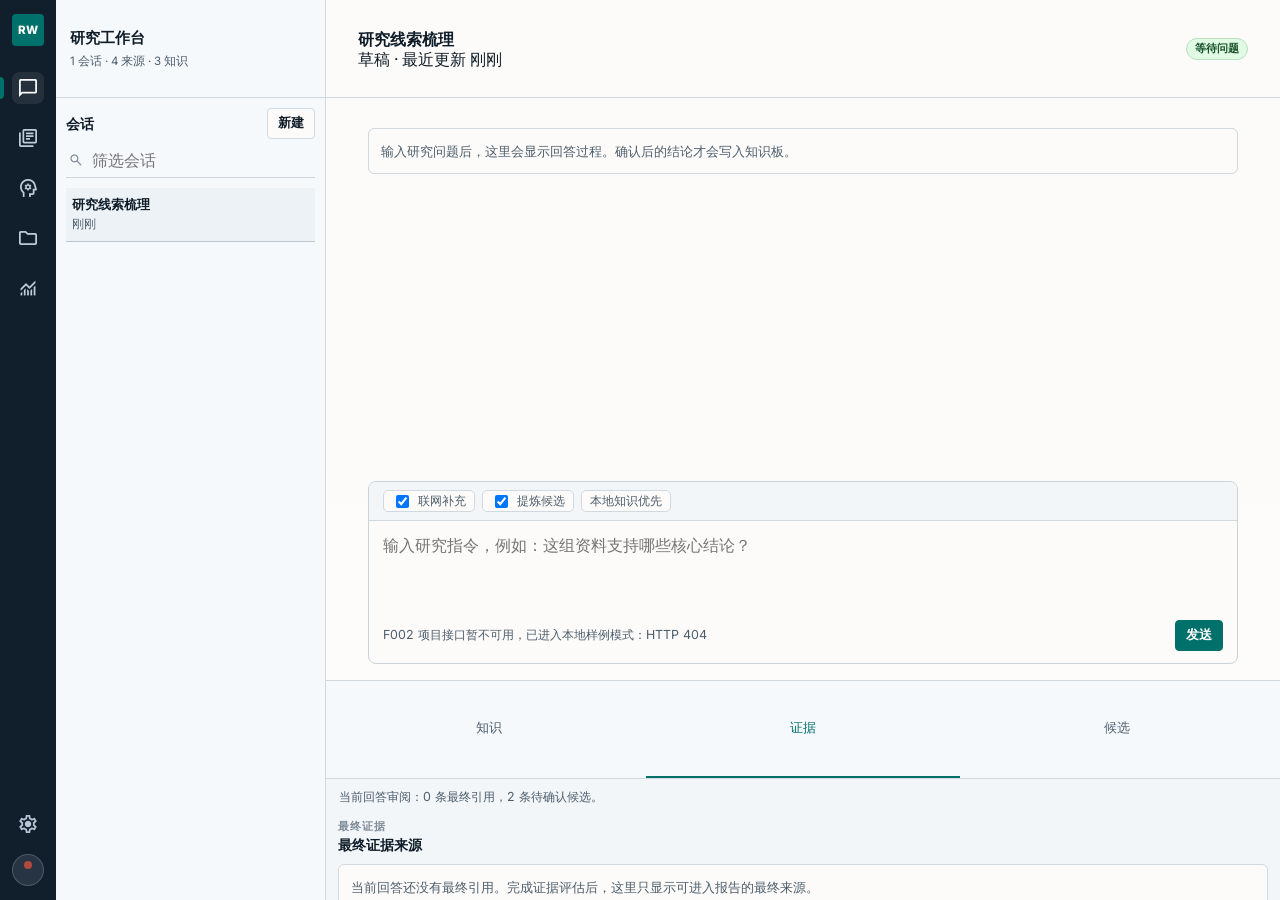
==== commit bf9ba36b: "Merge pull request #5 from solitudeTG/solitude/f021-memory-f016-closeout Integrate F021 memory self-" ====
--- a/src/main/resources/static/index.html
+++ b/src/main/resources/static/index.html
@@ -16,7 +16,7 @@
         <div class="rail-actions">
             <button class="rail-button is-active" type="button" data-workspace-target="session" data-icon="chat_bubble" title="会话" aria-label="会话"><span>会话</span></button>
             <button class="rail-button" type="button" data-workspace-target="sources" data-icon="library_books" title="资料库" aria-label="资料库"><span>资料库</span></button>
-            <button class="rail-button" type="button" data-workspace-target="knowledge" data-icon="hub" title="知识" aria-label="知识"><span>知识</span></button>
+            <button class="rail-button" type="button" data-workspace-target="knowledge" data-icon="psychology" title="认知 / Knowledge" aria-label="认知 / Knowledge"><span>认知</span></button>
             <button class="rail-button" type="button" data-workspace-target="project" data-icon="folder" title="项目" aria-label="项目"><span>项目</span></button>
             <button class="rail-button" type="button" data-workspace-target="observability" data-icon="monitoring" title="观测" aria-label="观测"><span>观测</span></button>
         </div>
@@ -63,13 +63,15 @@
             <button id="upload-button" class="primary-button drawer-wide-button" type="button">写入资料库</button>
         </section>
 
-        <section class="drawer-panel" data-context-panel="knowledge">
+        <section class="drawer-panel drawer-panel--quiet" data-context-panel="knowledge">
             <div class="section-heading section-heading--inline">
                 <div>
-                    <p>知识</p>
-                    <h2>知识分区</h2>
+                    <h2>知识</h2>
                 </div>
                 <button class="quiet-button" type="button" data-knowledge-action="new">新建</button>
+            </div>
+            <div class="drawer-search" aria-hidden="true">
+                <input type="search" placeholder="筛选知识" tabindex="-1">
             </div>
             <div id="knowledge-nav" class="context-nav" aria-label="知识库分区"></div>
         </section>
@@ -86,12 +88,17 @@
                 <div><dt>会话</dt><dd id="stat-sessions">0</dd></div>
             </dl>
         </section>
-        <section class="drawer-panel" data-context-panel="observability">
-            <div class="section-heading">
-                <p>观测</p>
-                <h2>检索诊断</h2>
-            </div>
-            <p class="compact-text">按当前会话查看 retrieval events、zero-hit 分类和后端命中统计。</p>
+        <section class="drawer-panel drawer-panel--quiet" data-context-panel="observability">
+            <div class="section-heading section-heading--inline">
+                <div>
+                    <h2>观测</h2>
+                </div>
+                <button class="quiet-button" type="button" data-observability-refresh>刷新</button>
+            </div>
+            <div class="drawer-search" aria-hidden="true">
+                <input type="search" placeholder="筛选观测" tabindex="-1">
+            </div>
+            <div id="diagnostics-nav" class="context-nav" aria-label="证据诊断摘要"></div>
         </section>
     </aside>
 
@@ -124,9 +131,9 @@
 
             <aside class="right-column" data-region="right-research-sidebar" aria-label="当前回答审阅区">
                 <nav class="sidebar-tabs" aria-label="当前回答审阅视图">
-                    <button class="tab-button" type="button" data-sidebar-view="knowledge-board">知识</button>
-                    <button class="tab-button is-active" type="button" data-sidebar-view="evidence-sources">证据</button>
-                    <button class="tab-button" type="button" data-sidebar-view="candidate-confirmation">候选</button>
+                    <button class="tab-button" type="button" data-sidebar-view="knowledge-board" title="已确认的项目知识">知识</button>
+                    <button class="tab-button is-active" type="button" data-sidebar-view="evidence-sources" title="当前回答的最终引用">证据</button>
+                    <button class="tab-button" type="button" data-sidebar-view="candidate-confirmation" title="待确认后写入知识库的候选">候选</button>
                 </nav>
                 <p id="answer-context-line" class="context-line">当前回答审阅：0 条最终引用，0 条待确认候选。</p>
                 <section class="sidebar-view" data-view="knowledge-board" aria-label="项目知识摘要">
@@ -198,12 +205,43 @@
                         <select><option>全部分区</option><option>核心概念</option><option>方法路线</option><option>已确认结论</option></select>
                         <select><option>全部证据状态</option><option>已确认</option><option>待验证</option></select>
                     </div>
-                    <div id="knowledge-workspace-board" class="knowledge-workspace-board"></div>
+                    <section class="cognition-section cognition-section--global" aria-labelledby="global-cognition-heading">
+                        <div class="section-heading section-heading--inline">
+                            <div>
+                                <p>L2 全局认知</p>
+                                <h2 id="global-cognition-heading">全局认知笔记</h2>
+                            </div>
+                        </div>
+                        <div id="global-cognition-panel" class="global-cognition-host" aria-live="polite"></div>
+                    </section>
+                    <section class="cognition-section cognition-section--confirmed" aria-labelledby="confirmed-knowledge-heading">
+                        <div class="section-heading section-heading--inline">
+                            <div>
+                                <p>L2 已确认知识</p>
+                                <h2 id="confirmed-knowledge-heading">已确认项目知识</h2>
+                            </div>
+                            <span class="trust-badge trust-badge--confirmed">用户确认</span>
+                        </div>
+                        <div id="knowledge-workspace-board" class="knowledge-workspace-board"></div>
+                    </section>
                     <section class="candidate-lane">
                         <div class="section-heading section-heading--inline">
-                            <div><h2>候选审阅</h2></div>
+                            <div>
+                                <p>待确认候选</p>
+                                <h2>候选审阅队列</h2>
+                            </div>
+                            <span class="trust-badge trust-badge--pending">未确认</span>
                         </div>
                         <div id="knowledge-candidate-list" class="stack-list"></div>
+                    </section>
+                    <section class="cognition-section cognition-section--changes" aria-labelledby="recent-cognition-heading">
+                        <div class="section-heading section-heading--inline">
+                            <div>
+                                <p>最近变更</p>
+                                <h2 id="recent-cognition-heading">学习轨迹</h2>
+                            </div>
+                        </div>
+                        <div id="recent-cognition-changes" class="cognition-change-list" aria-live="polite"></div>
                     </section>
                 </div>
                 <aside class="workspace-inspector" aria-label="知识详情">
@@ -232,29 +270,46 @@
                 </dl>
             </section>
         </section>
-        <section class="workspace workspace--observability" data-workspace="observability" aria-label="检索诊断工作区">
+        <section class="workspace workspace--observability" data-workspace="observability" aria-label="回答取证诊断工作区">
             <header class="workspace-header">
                 <div>
-                    <h2>检索诊断</h2>
-                    <p id="diagnostics-context">当前会话的检索质量、失败分类和工具调用明细。</p>
+                    <h2>回答取证诊断</h2>
+                    <p id="diagnostics-context">检查本轮回答背后的论文证据：哪些结论已有材料支持，哪些还不能使用。</p>
                 </div>
                 <div class="workspace-actions">
+                    <div class="diagnostics-mode-toggle" aria-label="诊断范围">
+                        <button class="is-active" type="button" data-diagnostics-scope="answer">当前回答</button>
+                        <button type="button" data-diagnostics-scope="session">本会话</button>
+                    </div>
                     <button id="diagnostics-refresh" class="quiet-button" type="button">刷新</button>
                 </div>
             </header>
-            <section id="diagnostics-summary" class="diagnostics-summary" aria-label="检索诊断摘要"></section>
+            <section id="diagnostics-summary" class="diagnostics-summary" aria-label="取证概览说明"></section>
             <section id="diagnostics-taxonomy" class="diagnostics-taxonomy" aria-label="zero-hit 与失败分类"></section>
             <section class="workspace-split diagnostics-split">
                 <div class="workspace-list-pane">
+                    <section id="diagnostics-verdict" class="diagnostics-verdict" aria-label="一句话结论">
+                        <strong>一句话结论</strong>
+                        <p>选择会话后查看系统找到了哪些候选材料，以及这些材料还不能证明什么。</p>
+                    </section>
                     <div class="table-toolbar">
                         <input type="search" placeholder="筛选检索事件" disabled>
                         <select disabled><option>全部原因</option></select>
                         <select disabled><option>全部工具</option></select>
                     </div>
+                    <div class="diagnostics-header-row" aria-label="检索步骤列标题">
+                        <span>问题/步骤</span>
+                        <span>系统动作</span>
+                        <span>查法数</span>
+                        <span>候选材料</span>
+                        <span>主要来源</span>
+                        <span>这意味着</span>
+                        <span>时间</span>
+                    </div>
                     <div id="diagnostics-events" class="diagnostics-table" aria-live="polite"></div>
                 </div>
-                <aside class="workspace-inspector" aria-label="检索事件详情">
-                    <div class="section-heading"><h2>事件详情</h2></div>
+                <aside class="workspace-inspector" aria-label="检索步骤含义">
+                    <div class="section-heading"><h2>这一步代表什么</h2></div>
                     <div id="diagnostics-detail"></div>
                 </aside>
             </section>
--- a/src/main/resources/static/css/workbench.css
+++ b/src/main/resources/static/css/workbench.css
@@ -22,6 +22,7 @@
     --shadow-sm: 0 4px 14px oklch(24% 0.03 245 / 6%);
     --sans: "Inter", "Microsoft YaHei", "PingFang SC", sans-serif;
     --shell-header-height: 98px;
+    --dialogue-content-width: 880px;
 }
 
 * {
@@ -256,6 +257,14 @@
 
 .drawer-panel.is-active {
     display: block;
+}
+
+.drawer-panel--quiet .section-heading {
+    margin-bottom: 10px;
+}
+
+.drawer-panel--quiet .drawer-search {
+    margin-bottom: 12px;
 }
 
 .overline,
@@ -393,6 +402,10 @@
     color: var(--primary);
 }
 
+.context-nav-item strong {
+    font-variant-numeric: tabular-nums;
+}
+
 .source-import {
     display: grid;
     gap: 8px;
@@ -484,11 +497,40 @@
     gap: 7px;
 }
 
+.diagnostics-mode-toggle {
+    display: inline-flex;
+    overflow: hidden;
+    border: 1px solid var(--line);
+    border-radius: 6px;
+    background: var(--surface-muted);
+}
+
+.diagnostics-mode-toggle button {
+    min-height: 30px;
+    border: 0;
+    border-radius: 0;
+    padding: 0 10px;
+    background: transparent;
+    color: var(--muted);
+    font-size: 0.78rem;
+    font-weight: 760;
+}
+
+.diagnostics-mode-toggle button + button {
+    border-left: 1px solid var(--line);
+}
+
+.diagnostics-mode-toggle button.is-active {
+    background: var(--surface);
+    color: var(--ink);
+}
+
 .answer-state {
+    width: max-content;
+    max-width: min(100%, 260px);
     display: inline-flex;
     align-items: center;
     min-height: 22px;
-    max-width: 180px;
     padding: 0 8px;
     border: 1px solid oklch(87% 0.06 150);
     border-radius: 999px;
@@ -496,21 +538,22 @@
     color: oklch(39% 0.09 150);
     font-size: 0.68rem;
     font-weight: 700;
-    white-space: nowrap;
+    overflow-wrap: anywhere;
+    text-align: center;
 }
 
 .conversation {
     min-height: 0;
     overflow-y: auto;
-    padding: 30px 42px 252px;
-    scroll-padding-bottom: 252px;
+    padding: 30px 42px 220px;
+    scroll-padding-bottom: 220px;
 }
 
 .message {
     display: grid;
     grid-template-columns: minmax(0, 1fr);
     gap: 8px;
-    max-width: 880px;
+    max-width: var(--dialogue-content-width);
     margin: 0 auto 24px;
 }
 
@@ -573,6 +616,143 @@
     white-space: pre-wrap;
 }
 
+.message-content--markdown {
+    display: grid;
+    gap: 7px;
+    white-space: normal;
+}
+
+.message-content--markdown h1,
+.message-content--markdown h2,
+.message-content--markdown p,
+.message-content--markdown ul {
+    margin: 0;
+}
+
+.message-content--markdown h1 {
+    color: var(--ink);
+    font-size: 1.02rem;
+    line-height: 1.38;
+    font-weight: 780;
+}
+
+.message-content--markdown h2 {
+    margin-top: 2px;
+    color: var(--ink);
+    font-size: 0.92rem;
+    line-height: 1.42;
+    font-weight: 760;
+}
+
+.message-content--markdown ul {
+    display: grid;
+    gap: 4px;
+    padding-left: 18px;
+}
+
+.message-content--markdown li {
+    color: var(--muted);
+    font-size: 0.86rem;
+    line-height: 1.58;
+    overflow-wrap: anywhere;
+}
+
+.answer-feedback {
+    display: grid;
+    gap: 8px;
+    margin-top: 12px;
+    padding: 10px 12px;
+    border: 1px solid oklch(88% 0.008 245);
+    border-radius: 8px;
+    background: oklch(99% 0.004 80);
+}
+
+.answer-feedback__actions {
+    display: flex;
+    gap: 8px;
+    align-items: center;
+}
+
+.answer-feedback__button {
+    border: 1px solid oklch(82% 0.012 245);
+    background: oklch(97% 0.006 245);
+    color: oklch(28% 0.03 245);
+    border-radius: 999px;
+    padding: 5px 12px;
+    font: inherit;
+    font-weight: 700;
+    cursor: pointer;
+}
+
+.answer-feedback__button:hover {
+    background: oklch(94% 0.014 245);
+}
+
+.answer-feedback__button--down {
+    color: oklch(36% 0.05 30);
+}
+
+.answer-feedback__evidence {
+    display: flex;
+    flex-wrap: wrap;
+    gap: 6px 10px;
+    align-items: center;
+    font-size: 12px;
+    color: oklch(42% 0.025 245);
+}
+
+.answer-feedback__evidence > span {
+    font-weight: 700;
+}
+
+.answer-feedback__evidence-item {
+    display: inline-flex;
+    align-items: center;
+    gap: 5px;
+    max-width: 100%;
+    padding: 4px 8px;
+    border: 1px solid oklch(88% 0.008 245);
+    border-radius: 999px;
+    background: white;
+}
+
+.answer-feedback__evidence-text {
+    display: inline-block;
+    max-width: min(56ch, 72vw);
+    overflow: hidden;
+    text-overflow: ellipsis;
+    white-space: nowrap;
+}
+
+.answer-feedback__attribution,
+.answer-feedback__reasons {
+    display: flex;
+    flex-wrap: wrap;
+    gap: 6px 10px;
+    align-items: center;
+    font-size: 12px;
+    color: oklch(42% 0.025 245);
+}
+
+.answer-feedback__attribution > span,
+.answer-feedback__reasons > span {
+    font-weight: 700;
+}
+
+.answer-feedback__reason {
+    border: 1px solid oklch(88% 0.008 245);
+    border-radius: 999px;
+    background: white;
+    color: oklch(36% 0.035 245);
+    padding: 4px 8px;
+    font: inherit;
+    cursor: pointer;
+}
+
+.answer-feedback__reason:hover {
+    background: oklch(96% 0.006 245);
+}
+
 .message-body p,
 .knowledge-entry p,
 .evidence-row p,
@@ -588,7 +768,7 @@
 .research-process {
     display: grid;
     gap: 8px;
-    max-width: 720px;
+    max-width: var(--dialogue-content-width);
     margin-top: 8px;
     padding: 9px 10px;
     border: 1px solid var(--line);
@@ -806,15 +986,16 @@
     right: 0;
     bottom: 0;
     z-index: 5;
-    padding: 32px 42px 22px;
-    background: linear-gradient(to top, oklch(99% 0.004 80) 74%, oklch(99% 0.004 80 / 0));
+    padding: 26px 42px 16px;
+    background: linear-gradient(to top, oklch(99% 0.004 80) 70%, oklch(99% 0.004 80 / 0));
     pointer-events: none;
 }
 
 .composer-surface {
-    width: min(800px, 100%);
+    width: min(var(--dialogue-content-width), 100%);
     margin: 0 auto;
     display: grid;
+    grid-template-rows: auto minmax(82px, auto) auto;
     overflow: hidden;
     border: 1px solid oklch(86% 0.014 245);
     border-radius: 8px;
@@ -824,7 +1005,7 @@
 }
 
 .composer-modes {
-    padding: 7px 9px;
+    padding: 8px 14px;
     border-bottom: 1px solid var(--line);
     background: oklch(97% 0.006 245);
     color: var(--muted);
@@ -849,7 +1030,7 @@
     min-height: 82px;
     resize: none;
     border: 0;
-    padding: 12px 14px;
+    padding: 12px 14px 10px;
     background: transparent;
     color: var(--ink);
     line-height: 1.6;
@@ -861,7 +1042,7 @@
 
 .composer-footer {
     justify-content: space-between;
-    padding: 0 10px 10px;
+    padding: 0 14px 12px;
 }
 
 .right-column {
@@ -951,6 +1132,28 @@
 
 .diagnostics-summary {
     grid-template-columns: repeat(4, minmax(120px, 1fr));
+}
+
+.diagnostic-indicator {
+    min-width: 0;
+    display: grid;
+    gap: 2px;
+    padding: 8px 0;
+    border-top: 1px solid var(--line);
+}
+
+.diagnostic-indicator span,
+.diagnostic-indicator small {
+    min-width: 0;
+    overflow-wrap: anywhere;
+    color: var(--soft);
+    font-size: 0.68rem;
+}
+
+.diagnostic-indicator strong {
+    color: var(--ink);
+    font-size: 0.96rem;
+    font-weight: 820;
 }
 
 .diagnostics-taxonomy {
@@ -1097,17 +1300,52 @@
     color: var(--red);
 }
 
+.diagnostics-verdict {
+    display: grid;
+    gap: 4px;
+    margin-bottom: 12px;
+    padding: 10px 0;
+    border-top: 1px solid var(--line);
+    border-bottom: 1px solid var(--line);
+}
+
+.diagnostics-verdict strong {
+    font-size: 0.82rem;
+}
+
+.diagnostics-verdict p {
+    margin: 0;
+    color: var(--muted);
+    font-size: 0.78rem;
+    line-height: 1.5;
+}
+
+.diagnostics-gap-line {
+    color: var(--red) !important;
+}
+
 .diagnostics-table {
     display: grid;
-    border-top: 1px solid var(--line);
     border-radius: 0;
     overflow: hidden;
 }
 
+.diagnostics-header-row {
+    min-width: 0;
+    display: grid;
+    grid-template-columns: minmax(160px, 1.25fr) minmax(120px, 0.8fr) 58px 58px minmax(96px, 0.7fr) 74px 78px;
+    gap: 10px;
+    padding: 0 4px 7px;
+    border-bottom: 1px solid var(--line);
+    color: var(--soft);
+    font-size: 0.68rem;
+    font-weight: 800;
+}
+
 .diagnostics-row {
     min-width: 0;
     display: grid;
-    grid-template-columns: minmax(170px, 1.4fr) minmax(130px, 0.8fr) 70px 82px minmax(110px, 0.7fr) 84px;
+    grid-template-columns: minmax(160px, 1.25fr) minmax(120px, 0.8fr) 58px 58px minmax(96px, 0.7fr) 74px 78px;
     align-items: center;
     gap: 10px;
     min-height: 44px;
@@ -1185,15 +1423,24 @@
 }
 
 .diagnostics-query-list,
-.diagnostics-chunks {
+.diagnostics-chunks,
+.diagnostics-gap {
     display: grid;
     gap: 7px;
     margin-top: 4px;
 }
 
 .diagnostics-query-list > strong,
-.diagnostics-chunks > strong {
+.diagnostics-chunks > strong,
+.diagnostics-gap > strong {
     font-size: 0.78rem;
+}
+
+.diagnostics-gap p {
+    margin: 0;
+    color: var(--muted);
+    font-size: 0.78rem;
+    line-height: 1.5;
 }
 
 .diagnostics-query-list code {
@@ -1536,6 +1783,270 @@
     max-width: 620px;
 }
 
+.cognition-section {
+    display: grid;
+    gap: 10px;
+    padding: 0 0 14px;
+    border-bottom: 1px solid var(--line);
+}
+
+.cognition-section + .cognition-section,
+.cognition-section + .candidate-lane,
+.candidate-lane + .cognition-section {
+    margin-top: 16px;
+}
+
+.cognition-change,
+.memory-loop-item {
+    min-width: 0;
+    border: 1px solid var(--line);
+    border-radius: 6px;
+    background: var(--surface);
+    color: var(--ink);
+}
+
+.global-cognition-panel {
+    display: grid;
+    gap: 0;
+    overflow: hidden;
+    border: 1px solid var(--line);
+    border-radius: 6px;
+    background: var(--surface);
+}
+
+.global-cognition-tabs {
+    display: flex;
+    align-items: stretch;
+    overflow-x: auto;
+    border-bottom: 1px solid var(--line);
+    background: var(--surface);
+}
+
+.global-cognition-tab {
+    min-width: 0;
+    flex: 1 1 160px;
+    justify-content: flex-start;
+    align-items: start;
+    display: grid;
+    gap: 2px;
+    min-height: 48px;
+    border: 0;
+    border-right: 1px solid var(--line);
+    border-radius: 0;
+    padding: 8px 12px;
+    background: var(--surface);
+    color: var(--muted);
+    text-align: left;
+}
+
+.global-cognition-tab:last-child {
+    border-right: 0;
+}
+
+.global-cognition-tab strong,
+.global-cognition-tab span {
+    min-width: 0;
+    overflow-wrap: anywhere;
+}
+
+.global-cognition-tab strong {
+    color: var(--ink);
+    font-size: 0.78rem;
+    font-weight: 840;
+}
+
+.global-cognition-tab span {
+    color: var(--soft);
+    font-size: 0.68rem;
+    font-weight: 760;
+}
+
+.global-cognition-tab.is-active {
+    background: var(--surface-muted);
+    color: var(--ink);
+    box-shadow: inset 0 -2px 0 var(--teal);
+}
+
+.global-cognition-tab.is-active span {
+    color: var(--teal);
+}
+
+.global-cognition-active-panel {
+    display: grid;
+    gap: 0;
+}
+
+.global-cognition-toolbar {
+    display: flex;
+    align-items: start;
+    justify-content: space-between;
+    gap: 12px;
+    padding: 12px 14px 10px;
+    border-bottom: 1px solid var(--line);
+}
+
+.cognition-change__kind,
+.memory-loop-item__layer {
+    color: var(--muted);
+    font-size: 0.68rem;
+    font-weight: 800;
+    letter-spacing: 0.04em;
+    text-transform: uppercase;
+}
+
+.cognition-change strong,
+.memory-loop-item strong {
+    min-width: 0;
+    overflow-wrap: anywhere;
+    font-size: 0.84rem;
+}
+
+.global-cognition-meta {
+    min-width: 0;
+    align-self: center;
+    color: var(--soft);
+    font-size: 0.7rem;
+    overflow-wrap: anywhere;
+}
+
+.global-cognition-actions {
+    display: inline-flex;
+    align-items: center;
+    justify-content: flex-end;
+    gap: 8px;
+    flex-wrap: wrap;
+}
+
+.global-cognition-action {
+    min-height: 30px;
+    padding: 0 10px;
+    font-size: 0.72rem;
+}
+
+.global-cognition-reader,
+.global-cognition-editor {
+    margin: 0;
+    border: 0;
+    border-radius: 0;
+    background: var(--surface);
+    color: var(--ink);
+    padding: 12px 14px 14px;
+    font-size: 0.78rem;
+    line-height: 1.6;
+    white-space: pre-wrap;
+    overflow-wrap: anywhere;
+}
+
+.global-cognition-reader {
+    min-height: 128px;
+}
+
+.global-cognition-editor {
+    width: 100%;
+    min-width: 0;
+    min-height: 172px;
+    resize: vertical;
+    font: inherit;
+}
+
+.global-cognition-editor:focus {
+    outline: 2px solid color-mix(in oklch, var(--teal) 40%, transparent);
+}
+
+.cognition-change p,
+.memory-loop-item p {
+    margin: 0;
+    color: var(--muted);
+    font-size: 0.78rem;
+    line-height: 1.45;
+    overflow-wrap: anywhere;
+}
+
+.cognition-change small,
+.memory-loop-item small,
+.process-evidence__note {
+    color: var(--muted);
+    font-size: 0.7rem;
+}
+
+.trust-badge {
+    display: inline-flex;
+    align-items: center;
+    min-height: 22px;
+    width: max-content;
+    max-width: 100%;
+    padding: 0 8px;
+    border: 1px solid var(--line);
+    border-radius: 999px;
+    background: var(--surface-muted);
+    color: var(--muted);
+    font-size: 0.68rem;
+    font-weight: 800;
+    overflow-wrap: anywhere;
+}
+
+.trust-badge--stable {
+    border-color: oklch(80% 0.04 245);
+    background: oklch(96% 0.012 245);
+    color: var(--blue);
+}
+
+.trust-badge--confirmed {
+    border-color: oklch(82% 0.045 150);
+    background: oklch(96% 0.02 150);
+    color: var(--green);
+}
+
+.trust-badge--pending {
+    border-color: oklch(83% 0.06 75);
+    background: oklch(97% 0.025 75);
+    color: var(--amber);
+}
+
+.cognition-change-list {
+    display: grid;
+    gap: 8px;
+}
+
+.cognition-change {
+    display: grid;
+    grid-template-columns: minmax(120px, 0.35fr) minmax(0, 0.65fr) auto;
+    gap: 6px 10px;
+    align-items: start;
+    padding: 9px 10px;
+}
+
+.cognition-change p {
+    grid-column: 2 / 4;
+}
+
+.cognition-change small {
+    justify-self: end;
+    white-space: nowrap;
+}
+
+.memory-loop-panel {
+    display: grid;
+    grid-template-columns: repeat(4, minmax(0, 1fr));
+    gap: 8px;
+    padding: 10px;
+    border: 1px solid var(--line);
+    border-radius: 6px;
+    background: var(--surface-muted);
+}
+
+.memory-loop-panel > strong {
+    grid-column: 1 / -1;
+    font-size: 0.82rem;
+}
+
+.memory-loop-item {
+    display: grid;
+    gap: 6px;
+    padding: 9px;
+    background: var(--surface);
+}
+
 @media (max-width: 1280px) {
     body {
         overflow: auto;
@@ -1596,7 +2107,8 @@
 
     .operations-band,
     .metrics-band,
-    .diagnostics-summary {
+    .diagnostics-summary,
+    .memory-loop-panel {
         grid-template-columns: 1fr;
     }
 
@@ -1651,6 +2163,15 @@
         padding-right: 14px;
     }
 
+    .table-toolbar {
+        grid-template-columns: 1fr;
+    }
+
+    .table-toolbar select {
+        width: 100%;
+        min-width: 0;
+    }
+
     .source-table-row {
         grid-template-columns: minmax(160px, 1fr) 78px 88px;
     }
@@ -1662,6 +2183,16 @@
 
     .diagnostics-row {
         grid-template-columns: minmax(150px, 1fr) 100px 58px;
+    }
+
+    .cognition-change {
+        grid-template-columns: 1fr;
+    }
+
+    .cognition-change p,
+    .cognition-change small {
+        grid-column: auto;
+        justify-self: start;
     }
 
     .diagnostics-row > span:nth-of-type(n+4) {
